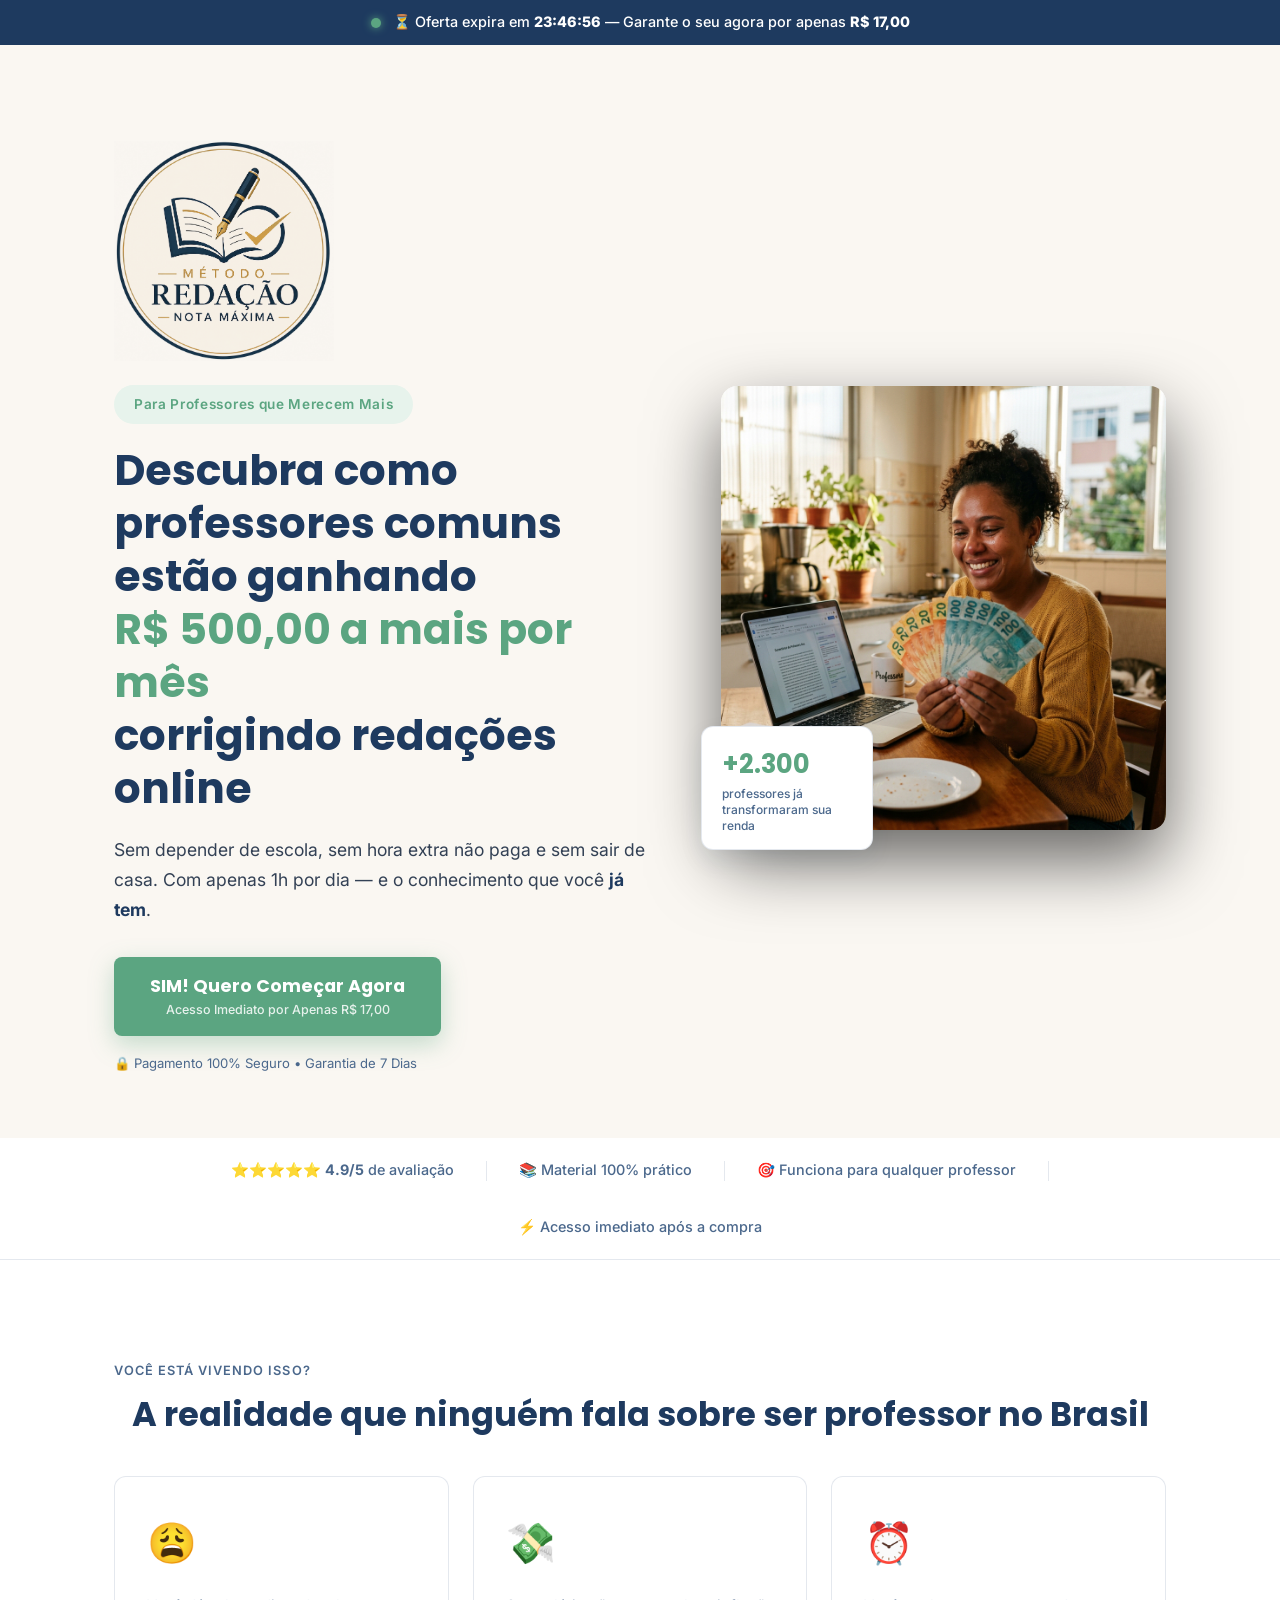
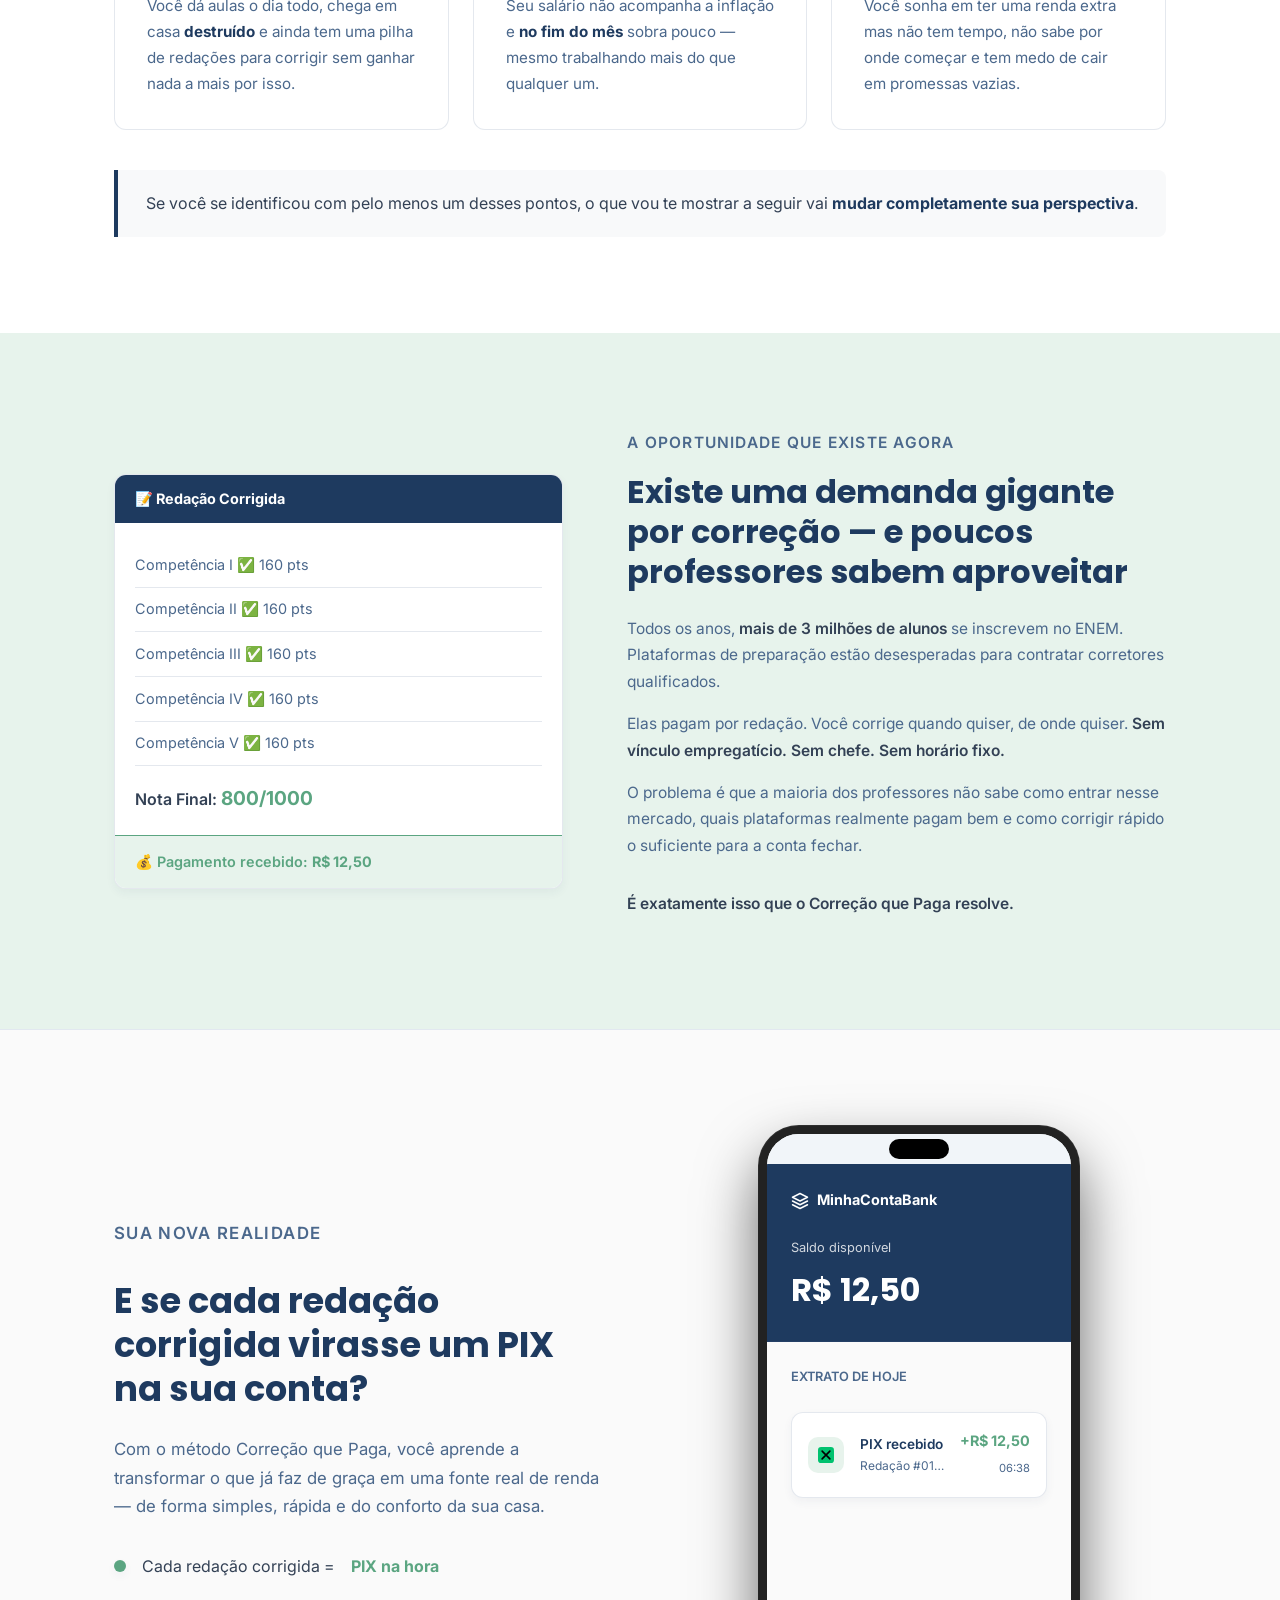
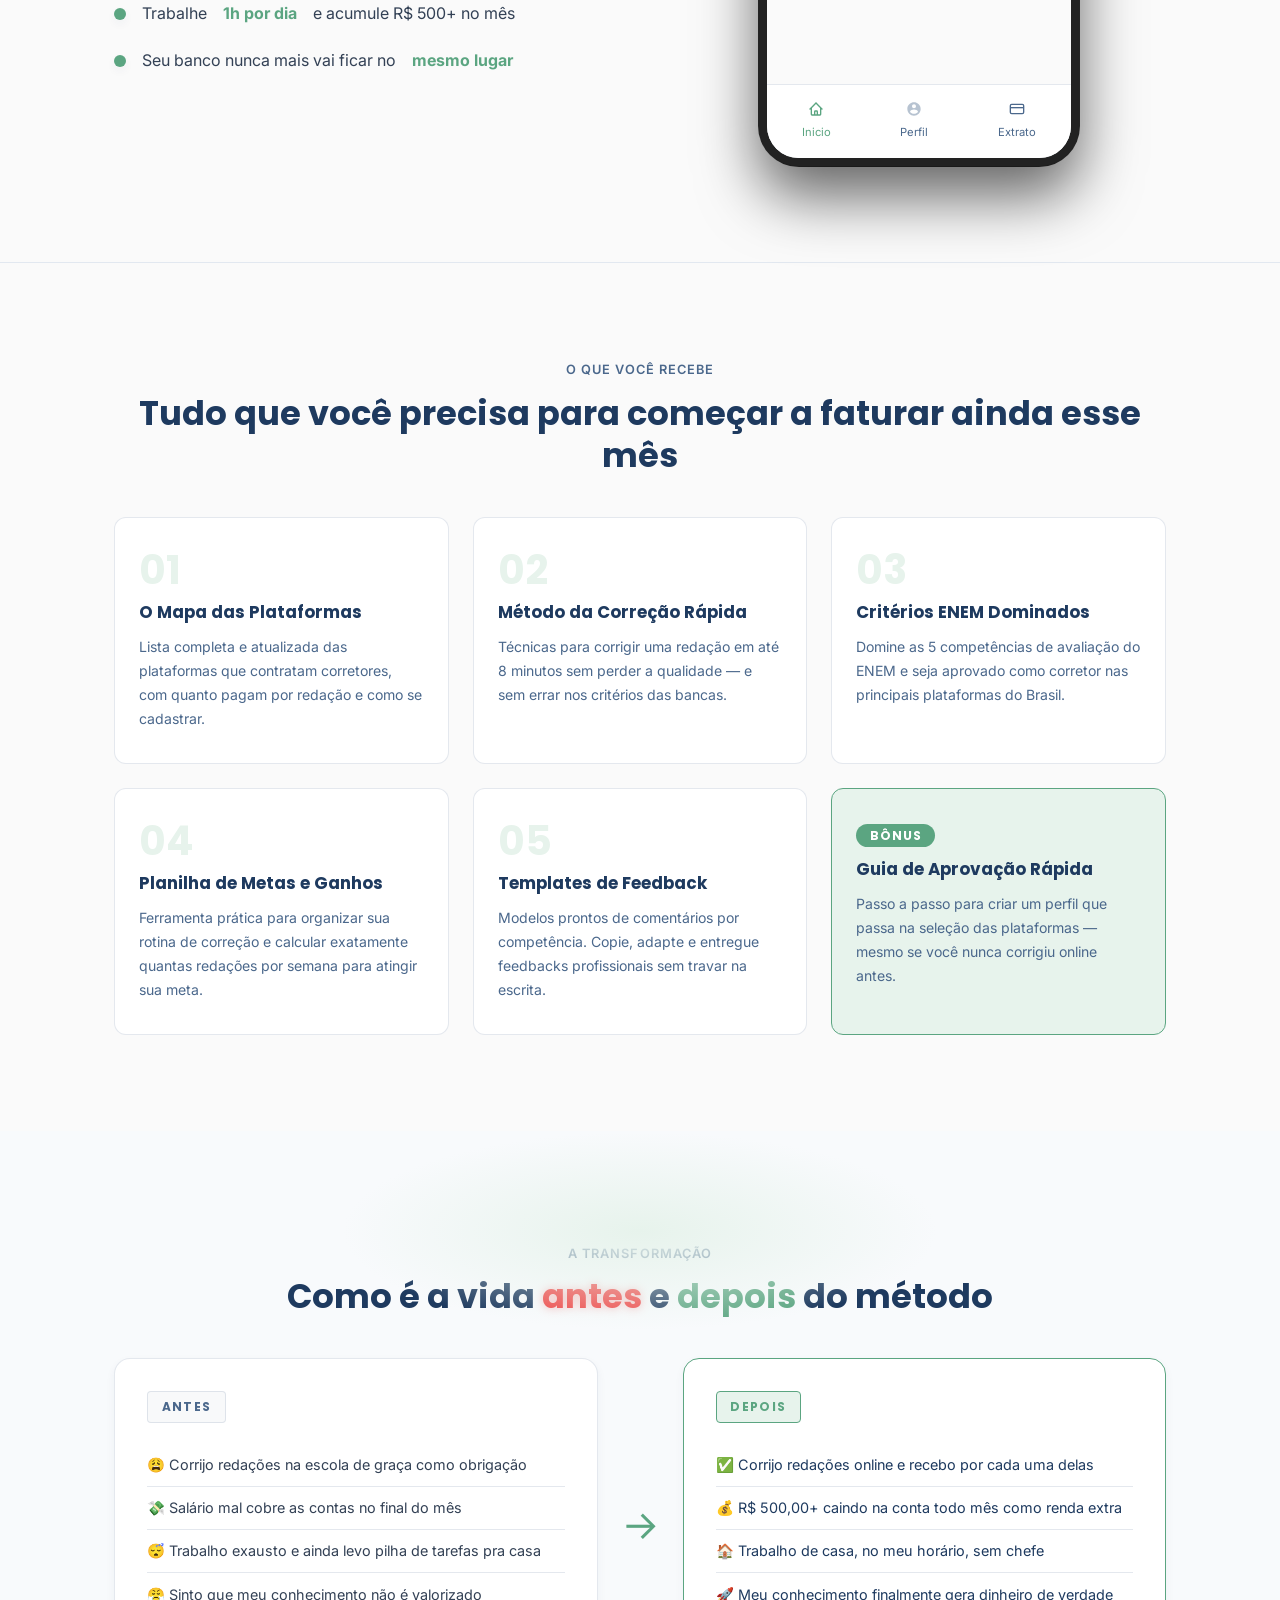
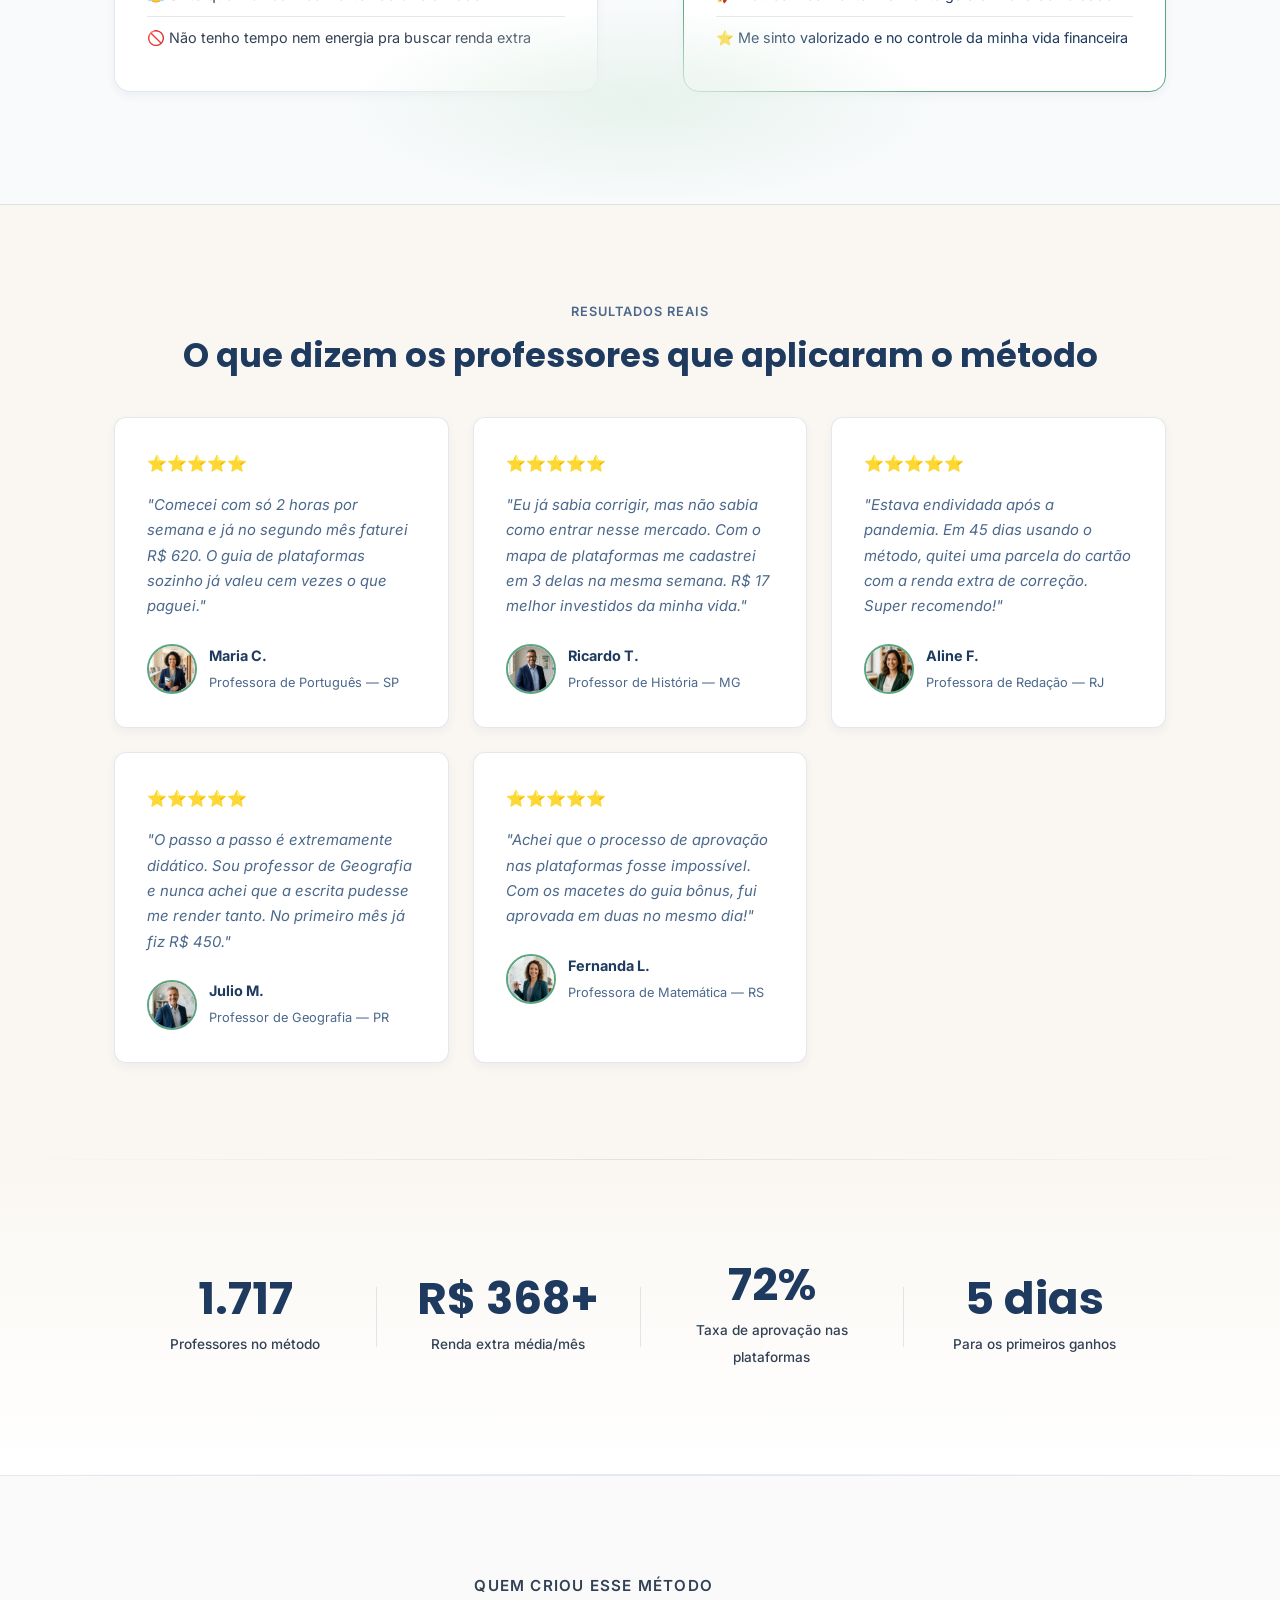
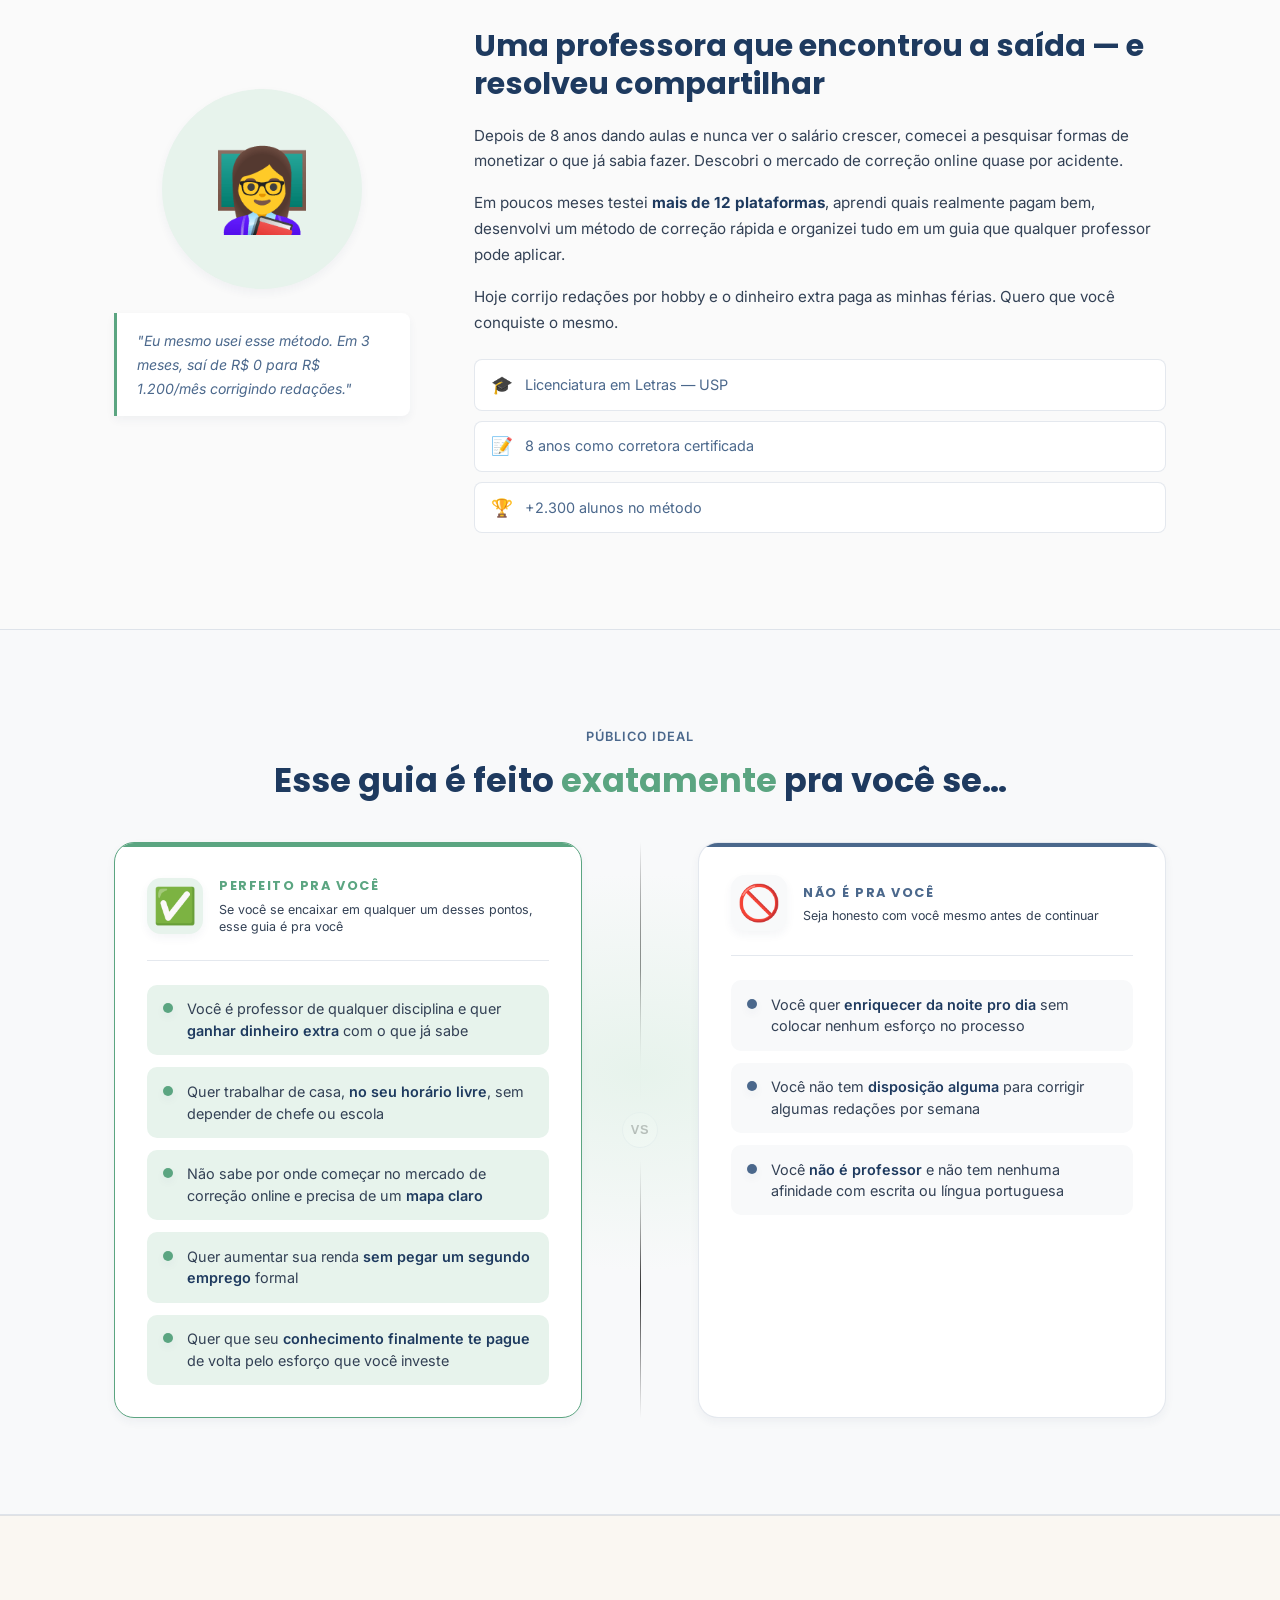
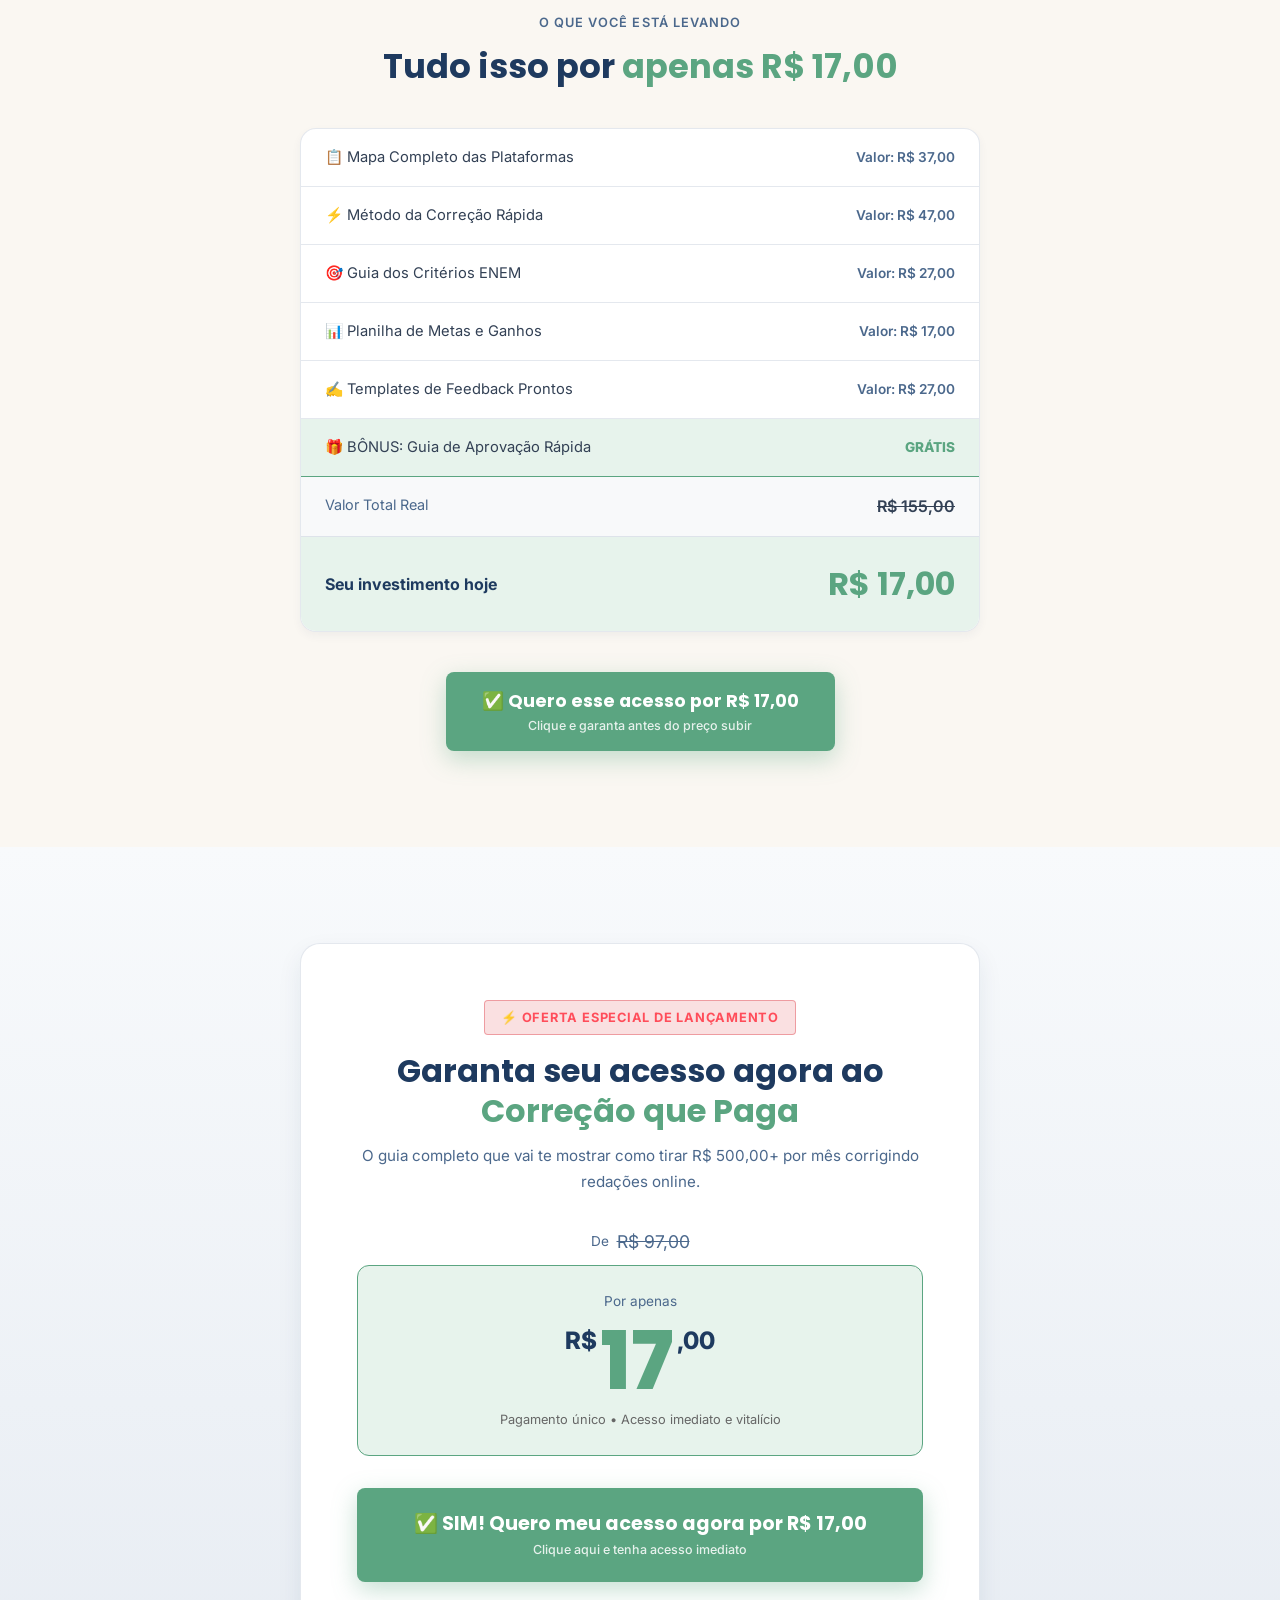
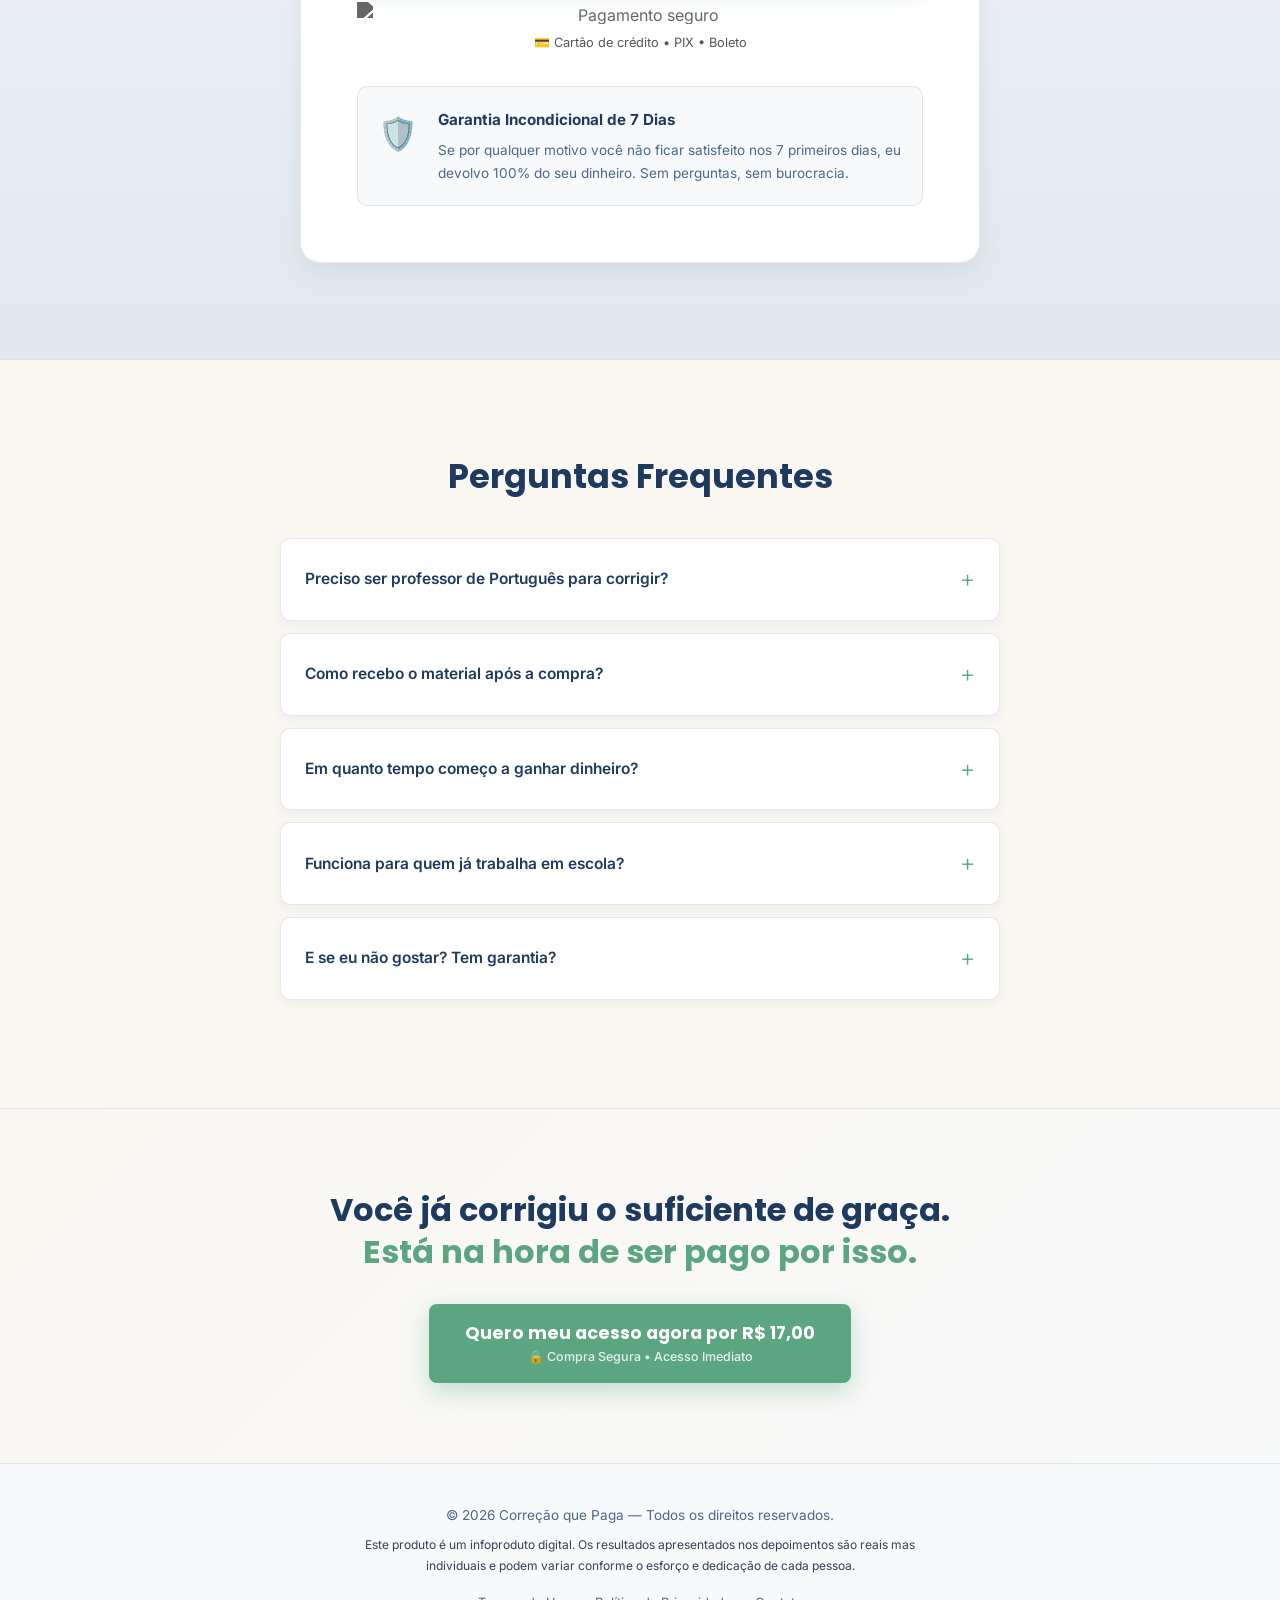
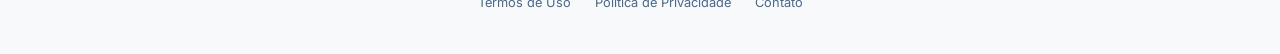
==== index.html @ 3092a366 "feat: design academic premium completo" ====
<!DOCTYPE html>
<html lang="pt-BR">
<head>
  <meta charset="UTF-8">
  <meta name="viewport" content="width=device-width, initial-scale=1.0">
  <title>Correção que Paga | Como Professores Ganham R$ 500 a Mais por Mês</title>
  <link rel="icon" type="image/png" href="favicon.png">
  <meta name="description" content="Guia prático que revela como professores estão ganhando R$ 500 a mais por mês corrigindo redações online. Apenas R$ 17,00. Acesso imediato.">
  <link rel="preconnect" href="https://fonts.googleapis.com">
  <link rel="preconnect" href="https://fonts.gstatic.com" crossorigin>
  <link href="https://fonts.googleapis.com/css2?family=Inter:wght@400;500;600&family=Poppins:wght@500;600;700;800&display=swap" rel="stylesheet">
  <link rel="stylesheet" href="style.css">
  
  <!-- Meta Pixel Code -->
  <script>
    !function(f,b,e,v,n,t,s)
    {if(f.fbq)return;n=f.fbq=function(){n.callMethod?
    n.callMethod.apply(n,arguments):n.queue.push(arguments)};
    if(!f._fbq)f._fbq=n;n.push=n;n.loaded=!0;n.version='2.0';
    n.queue=[];t=b.createElement(e);t.async=!0;
    t.src=v;s=b.getElementsByTagName(e)[0];
    s.parentNode.insertBefore(t,s)}(window, document,'script',
    'https://connect.facebook.net/en_US/fbevents.js');
    fbq('init', '1279130017505768');
    fbq('track', 'PageView');
  </script>
  <!-- End Meta Pixel Code -->
</head>
<body>
  <!-- Meta Pixel Code (noscript) -->
  <noscript><img height="1" width="1" style="display:none"
  src="https://www.facebook.com/tr?id=1279130017505768&ev=PageView&noscript=1"
  /></noscript>
  <!-- End Meta Pixel Code (noscript) -->

  <!-- ============ URGENCY BAR ============ -->
  <div class="urgency-bar">
    <span class="pulse-dot"></span>
    <p>⚡ Oferta por tempo limitado &mdash; Esse preço sobe em breve. <strong>Garante o seu agora por apenas R$ 17,00</strong></p>
  </div>

  <!-- ============ HERO ============ -->
  <section class="hero">
    <div class="container hero-grid">
      <div class="hero-text">
        <img src="ChatGPT%20Image%206%20de%20mai.%20de%202026,%2019_41_26.png" alt="Selo de Qualidade" class="hero-main-icon">
        <p class="pre-headline">Para Professores que Merecem Mais</p>
        <h1>
          Descubra como professores comuns estão ganhando<br>
          <em>R$ 500,00 a mais por mês</em><br>
          corrigindo redações online
        </h1>
        <p class="hero-sub">Sem depender de escola, sem hora extra não paga e sem sair de casa. Com apenas 1h por dia — e o conhecimento que você <strong>já tem</strong>.</p>
        <div class="hero-cta-wrap">
          <a href="#cta" class="btn-cta" id="hero-cta-btn">
            <span>SIM! Quero Começar Agora</span>
            <small>Acesso Imediato por Apenas R$ 17,00</small>
          </a>
          <p class="safe-text">🔒 Pagamento 100% Seguro &bull; Garantia de 7 Dias</p>
        </div>
      </div>
      <div class="hero-img-wrap">
        <img src="hero.png" alt="Professora feliz ganhando dinheiro online" class="hero-img">
        <div class="hero-badge">
          <span class="badge-value">+2.300</span>
          <span class="badge-label">professores já transformaram sua renda</span>
        </div>
      </div>
    </div>
  </section>

  <!-- ============ SOCIAL PROOF BAR ============ -->
  <section class="proof-bar">
    <div class="container proof-bar-inner">
      <div class="proof-item">⭐⭐⭐⭐⭐ <strong>4.9/5</strong> de avaliação</div>
      <div class="proof-divider"></div>
      <div class="proof-item">📚 Material 100% prático</div>
      <div class="proof-divider"></div>
      <div class="proof-item">🎯 Funciona para qualquer professor</div>
      <div class="proof-divider"></div>
      <div class="proof-item">⚡ Acesso imediato após a compra</div>
    </div>
  </section>

  <!-- ============ DOR ============ -->
  <section class="pain-section">
    <div class="container">
      <p class="section-label">Você está vivendo isso?</p>
      <h2 class="section-title">A realidade que ninguém fala sobre ser professor no Brasil</h2>
      <div class="pain-cards">
        <div class="pain-card">
          <span class="pain-icon">😩</span>
          <p>Você dá aulas o dia todo, chega em casa <strong>destruído</strong> e ainda tem uma pilha de redações para corrigir sem ganhar nada a mais por isso.</p>
        </div>
        <div class="pain-card">
          <span class="pain-icon">💸</span>
          <p>Seu salário não acompanha a inflação e <strong>no fim do mês</strong> sobra pouco — mesmo trabalhando mais do que qualquer um.</p>
        </div>
        <div class="pain-card">
          <span class="pain-icon">⏰</span>
          <p>Você sonha em ter uma renda extra mas não tem tempo, não sabe por onde começar e tem medo de cair em promessas vazias.</p>
        </div>
      </div>
      <div class="pain-closing">
        <p>Se você se identificou com pelo menos um desses pontos, o que vou te mostrar a seguir vai <strong>mudar completamente sua perspectiva</strong>.</p>
      </div>
    </div>
  </section>

  <!-- ============ APRESENTAÇÃO ============ -->
  <section class="intro-section">
    <div class="container intro-grid">
      <div class="intro-img-box">
        <div class="intro-mockup">
          <div class="mockup-title">📝 Redação Corrigida</div>
          <div class="mockup-body">
            <p class="mock-line">Competência I ✅ 160 pts</p>
            <p class="mock-line">Competência II ✅ 160 pts</p>
            <p class="mock-line">Competência III ✅ 160 pts</p>
            <p class="mock-line">Competência IV ✅ 160 pts</p>
            <p class="mock-line">Competência V ✅ 160 pts</p>
            <div class="mock-total">Nota Final: <strong>800/1000</strong></div>
          </div>
          <div class="mock-payment">
            💰 Pagamento recebido: <strong>R$ 12,50</strong>
          </div>
        </div>
      </div>
      <div class="intro-text">
        <p class="section-label">A Oportunidade que Existe Agora</p>
        <h2>Existe uma demanda gigante por correção — e poucos professores sabem aproveitar</h2>
        <p>Todos os anos, <strong>mais de 3 milhões de alunos</strong> se inscrevem no ENEM. Plataformas de preparação estão desesperadas para contratar corretores qualificados.</p>
        <p>Elas pagam por redação. Você corrige quando quiser, de onde quiser. <strong>Sem vínculo empregatício. Sem chefe. Sem horário fixo.</strong></p>
        <p>O problema é que a maioria dos professores não sabe como entrar nesse mercado, quais plataformas realmente pagam bem e como corrigir rápido o suficiente para a conta fechar.</p>
        <p class="intro-bold-line"><strong>É exatamente isso que o Correção que Paga resolve.</strong></p>
      </div>
    </div>
  </section>

  <!-- ============ PIX PHONE DEMO ============ -->
  <section class="pix-demo-section">
    <div class="container pix-demo-grid">
      <div class="pix-demo-text">
        <p class="section-label">Sua nova realidade</p>
        <h2>E se cada redação corrigida virasse um PIX na sua conta?</h2>
        <p>Com o método Correção que Paga, você aprende a transformar o que já faz de graça em uma fonte real de renda — de forma simples, rápida e do conforto da sua casa.</p>
        <ul class="pix-demo-bullets">
          <li><span class="pix-bullet-dot"></span>Cada redação corrigida = <strong>PIX na hora</strong></li>
          <li><span class="pix-bullet-dot"></span>Trabalhe <strong>1h por dia</strong> e acumule R$ 500+ no mês</li>
          <li><span class="pix-bullet-dot"></span>Seu banco nunca mais vai ficar no <strong>mesmo lugar</strong></li>
        </ul>
      </div>
      <div class="pix-phone-wrap">
        <div class="pix-phone">
          <!-- Phone top bar -->
          <div class="pix-phone-top">
            <div class="pix-phone-camera"></div>
          </div>
          <!-- Bank app header -->
          <div class="pix-bank-header">
            <div class="pix-bank-logo">
              <svg width="18" height="18" viewBox="0 0 24 24" fill="none"><path d="M12 2L2 7l10 5 10-5-10-5zM2 17l10 5 10-5M2 12l10 5 10-5" stroke="#00c26f" stroke-width="2" stroke-linecap="round" stroke-linejoin="round"/></svg>
              <span>MinhaContaBank</span>
            </div>
            <div class="pix-balance-wrap">
              <span class="pix-balance-label">Saldo disponível</span>
              <span class="pix-balance" id="pix-balance">R$ 0,00</span>
            </div>
          </div>
          <!-- Feed -->
          <div class="pix-feed" id="pix-feed">
            <div class="pix-feed-label">Extrato de hoje</div>
            <!-- Items injected by JS -->
          </div>
          <!-- Bottom nav -->
          <div class="pix-phone-nav">
            <div class="pix-nav-item active">
              <svg width="16" height="16" viewBox="0 0 24 24" fill="none"><path d="M3 12l2-2m0 0l7-7 7 7M5 10v10a1 1 0 001 1h3m10-11l2 2m-2-2v10a1 1 0 01-1 1h-3m-6 0a1 1 0 001-1v-4a1 1 0 011-1h2a1 1 0 011 1v4a1 1 0 001 1m-6 0h6" stroke="currentColor" stroke-width="2" stroke-linecap="round"/></svg>
              <span>Inicio</span>
            </div>
            <div class="pix-nav-item">
              <svg width="16" height="16" viewBox="0 0 24 24" fill="none"><path d="M12 2C6.48 2 2 6.48 2 12s4.48 10 10 10 10-4.48 10-10S17.52 2 12 2zm0 3c1.66 0 3 1.34 3 3s-1.34 3-3 3-3-1.34-3-3 1.34-3 3-3zm0 14.2c-2.5 0-4.71-1.28-6-3.22.03-1.99 4-3.08 6-3.08 1.99 0 5.97 1.09 6 3.08-1.29 1.94-3.5 3.22-6 3.22z" fill="currentColor" opacity=".4"/></svg>
              <span>Perfil</span>
            </div>
            <div class="pix-nav-item">
              <svg width="16" height="16" viewBox="0 0 24 24" fill="none"><rect x="2" y="5" width="20" height="14" rx="2" stroke="currentColor" stroke-width="2"/><path d="M2 10h20" stroke="currentColor" stroke-width="2"/></svg>
              <span>Extrato</span>
            </div>
          </div>
        </div>
      </div>
    </div>
  </section>


  <section class="inside-section">
    <div class="container">
      <p class="section-label">O que você recebe</p>
      <h2 class="section-title">Tudo que você precisa para começar a faturar ainda esse mês</h2>
      <div class="modules-grid">
        <div class="module-card">
          <div class="module-num">01</div>
          <h3>O Mapa das Plataformas</h3>
          <p>Lista completa e atualizada das plataformas que contratam corretores, com quanto pagam por redação e como se cadastrar.</p>
        </div>
        <div class="module-card">
          <div class="module-num">02</div>
          <h3>Método da Correção Rápida</h3>
          <p>Técnicas para corrigir uma redação em até 8 minutos sem perder a qualidade — e sem errar nos critérios das bancas.</p>
        </div>
        <div class="module-card">
          <div class="module-num">03</div>
          <h3>Critérios ENEM Dominados</h3>
          <p>Domine as 5 competências de avaliação do ENEM e seja aprovado como corretor nas principais plataformas do Brasil.</p>
        </div>
        <div class="module-card">
          <div class="module-num">04</div>
          <h3>Planilha de Metas e Ganhos</h3>
          <p>Ferramenta prática para organizar sua rotina de correção e calcular exatamente quantas redações por semana para atingir sua meta.</p>
        </div>
        <div class="module-card">
          <div class="module-num">05</div>
          <h3>Templates de Feedback</h3>
          <p>Modelos prontos de comentários por competência. Copie, adapte e entregue feedbacks profissionais sem travar na escrita.</p>
        </div>
        <div class="module-card module-bonus">
          <div class="module-num bonus-tag">BÔNUS</div>
          <h3>Guia de Aprovação Rápida</h3>
          <p>Passo a passo para criar um perfil que passa na seleção das plataformas — mesmo se você nunca corrigiu online antes.</p>
        </div>
      </div>
    </div>
  </section>

  <!-- ============ ANTES E DEPOIS (dark-to-neon transition) ============ -->
  <section class="before-after-section">
    <div class="ba-glow-top"></div>
    <div class="container">
      <p class="section-label">A Transformação</p>
      <h2 class="section-title">Como é a vida <span class="neon-text">antes</span> e <span class="neon-green">depois</span> do método</h2>
      <div class="ba-grid">
        <div class="ba-card ba-before">
          <div class="ba-tag ba-tag-red">ANTES</div>
          <ul class="ba-list">
            <li>😩 Corrijo redações na escola de graça como obrigação</li>
            <li>💸 Salário mal cobre as contas no final do mês</li>
            <li>😴 Trabalho exausto e ainda levo pilha de tarefas pra casa</li>
            <li>😤 Sinto que meu conhecimento não é valorizado</li>
            <li>🚫 Não tenho tempo nem energia pra buscar renda extra</li>
          </ul>
        </div>
        <div class="ba-arrow">→</div>
        <div class="ba-card ba-after">
          <div class="ba-tag ba-tag-green">DEPOIS</div>
          <ul class="ba-list">
            <li>✅ Corrijo redações online e recebo por cada uma delas</li>
            <li>💰 R$ 500,00+ caindo na conta todo mês como renda extra</li>
            <li>🏠 Trabalho de casa, no meu horário, sem chefe</li>
            <li>🚀 Meu conhecimento finalmente gera dinheiro de verdade</li>
            <li>⭐ Me sinto valorizado e no controle da minha vida financeira</li>
          </ul>
        </div>
      </div>
    </div>
    <div class="ba-glow-bottom"></div>
  </section>

  <!-- ============ DEPOIMENTOS ============ -->
  <section class="testimonials-section">
    <div class="container">
      <p class="section-label">Resultados Reais</p>
      <h2 class="section-title">O que dizem os professores que aplicaram o método</h2>
      <div class="testi-grid">
        <div class="testi-card">
          <div class="testi-stars">⭐⭐⭐⭐⭐</div>
          <p class="testi-text">"Comecei com só 2 horas por semana e já no segundo mês faturei R$ 620. O guia de plataformas sozinho já valeu cem vezes o que paguei."</p>
          <div class="testi-author">
            <img src="avatar_maria_1778106792984.png" alt="Maria C." class="testi-avatar">
            <div>
              <strong>Maria C.</strong>
              <span>Professora de Português — SP</span>
            </div>
          </div>
        </div>
        <div class="testi-card">
          <div class="testi-stars">⭐⭐⭐⭐⭐</div>
          <p class="testi-text">"Eu já sabia corrigir, mas não sabia como entrar nesse mercado. Com o mapa de plataformas me cadastrei em 3 delas na mesma semana. R$ 17 melhor investidos da minha vida."</p>
          <div class="testi-author">
            <img src="avatar_ricardo_1778106810595.png" alt="Ricardo T." class="testi-avatar">
            <div>
              <strong>Ricardo T.</strong>
              <span>Professor de História — MG</span>
            </div>
          </div>
        </div>
        <div class="testi-card">
          <div class="testi-stars">⭐⭐⭐⭐⭐</div>
          <p class="testi-text">"Estava endividada após a pandemia. Em 45 dias usando o método, quitei uma parcela do cartão com a renda extra de correção. Super recomendo!"</p>
          <div class="testi-author">
            <img src="avatar_aline_1778106825701.png" alt="Aline F." class="testi-avatar">
            <div>
              <strong>Aline F.</strong>
              <span>Professora de Redação — RJ</span>
            </div>
          </div>
        </div>
        <div class="testi-card">
          <div class="testi-stars">⭐⭐⭐⭐⭐</div>
          <p class="testi-text">"O passo a passo é extremamente didático. Sou professor de Geografia e nunca achei que a escrita pudesse me render tanto. No primeiro mês já fiz R$ 450."</p>
          <div class="testi-author">
            <img src="avatar_julio_1778106839478.png" alt="Julio M." class="testi-avatar">
            <div>
              <strong>Julio M.</strong>
              <span>Professor de Geografia — PR</span>
            </div>
          </div>
        </div>
        <div class="testi-card">
          <div class="testi-stars">⭐⭐⭐⭐⭐</div>
          <p class="testi-text">"Achei que o processo de aprovação nas plataformas fosse impossível. Com os macetes do guia bônus, fui aprovada em duas no mesmo dia!"</p>
          <div class="testi-author">
            <img src="avatar_fernanda_1778106854117.png" alt="Fernanda L." class="testi-avatar">
            <div>
              <strong>Fernanda L.</strong>
              <span>Professora de Matemática — RS</span>
            </div>
          </div>
        </div>
      </div>
    </div>
  </section>

  <!-- ============ CONTADOR ANIMADO ============ -->
  <section class="stats-section">
    <div class="container stats-grid">
      <div class="stat-item reveal">
        <span class="stat-num" data-target="2300">0</span>
        <span class="stat-label">Professores no método</span>
      </div>
      <div class="stat-divider"></div>
      <div class="stat-item reveal">
        <span class="stat-num" data-target="500" data-prefix="R$ " data-suffix="+">0</span>
        <span class="stat-label">Renda extra média/mês</span>
      </div>
      <div class="stat-divider"></div>
      <div class="stat-item reveal">
        <span class="stat-num" data-target="98" data-suffix="%">0</span>
        <span class="stat-label">Taxa de aprovação nas plataformas</span>
      </div>
      <div class="stat-divider"></div>
      <div class="stat-item reveal">
        <span class="stat-num" data-target="7" data-suffix=" dias">0</span>
        <span class="stat-label">Para os primeiros ganhos</span>
      </div>
    </div>
  </section>

  <!-- ============ AUTORIDADE ============ -->
  <section class="author-section">
    <div class="container author-grid">
      <div class="author-img-box">
        <div class="author-avatar-ring">
          <div class="author-avatar-inner">👩‍🏫</div>
        </div>
        <div class="author-quote">
          <p>"Eu mesmo usei esse método. Em 3 meses, saí de R$ 0 para R$ 1.200/mês corrigindo redações."</p>
        </div>
      </div>
      <div class="author-text">
        <p class="section-label">Quem criou esse método</p>
        <h2>Uma professora que encontrou a saída — e resolveu compartilhar</h2>
        <p>Depois de 8 anos dando aulas e nunca ver o salário crescer, comecei a pesquisar formas de monetizar o que já sabia fazer. Descobri o mercado de correção online quase por acidente.</p>
        <p>Em poucos meses testei <strong>mais de 12 plataformas</strong>, aprendi quais realmente pagam bem, desenvolvi um método de correção rápida e organizei tudo em um guia que qualquer professor pode aplicar.</p>
        <p>Hoje corrijo redações por hobby e o dinheiro extra paga as minhas férias. Quero que você conquiste o mesmo.</p>
        <div class="author-credentials">
          <div class="cred-item"><span class="cred-icon">🎓</span> Licenciatura em Letras — USP</div>
          <div class="cred-item"><span class="cred-icon">📝</span> 8 anos como corretora certificada</div>
          <div class="cred-item"><span class="cred-icon">🏆</span> +2.300 alunos no método</div>
        </div>
      </div>
    </div>
  </section>

  <!-- ============ PARA QUEM É ============ -->
  <section class="forwhom-section">
    <div class="container">
      <p class="section-label" style="display:block;text-align:center">Público Ideal</p>
      <h2 class="section-title" style="text-align:center">Esse guia é feito <span class="neon-green">exatamente</span> pra você se…</h2>
      <div class="forwhom-grid-v2">

        <!-- YES SIDE -->
        <div class="fw-panel fw-yes-panel">
          <div class="fw-panel-header">
            <div class="fw-panel-icon fw-icon-yes">✅</div>
            <div>
              <div class="fw-panel-label">PERFEITO PRA VOCÊ</div>
              <div class="fw-panel-sublabel">Se você se encaixar em qualquer um desses pontos, esse guia é pra você</div>
            </div>
          </div>
          <ul class="fw-list">
            <li class="fw-item fw-item-yes">
              <span class="fw-dot fw-dot-green"></span>
              <span>Você é professor de qualquer disciplina e quer <strong>ganhar dinheiro extra</strong> com o que já sabe</span>
            </li>
            <li class="fw-item fw-item-yes">
              <span class="fw-dot fw-dot-green"></span>
              <span>Quer trabalhar de casa, <strong>no seu horário livre</strong>, sem depender de chefe ou escola</span>
            </li>
            <li class="fw-item fw-item-yes">
              <span class="fw-dot fw-dot-green"></span>
              <span>Não sabe por onde começar no mercado de correção online e precisa de um <strong>mapa claro</strong></span>
            </li>
            <li class="fw-item fw-item-yes">
              <span class="fw-dot fw-dot-green"></span>
              <span>Quer aumentar sua renda <strong>sem pegar um segundo emprego</strong> formal</span>
            </li>
            <li class="fw-item fw-item-yes">
              <span class="fw-dot fw-dot-green"></span>
              <span>Quer que seu <strong>conhecimento finalmente te pague</strong> de volta pelo esforço que você investe</span>
            </li>
          </ul>
        </div>

        <!-- DIVIDER -->
        <div class="fw-vs">
          <div class="fw-vs-line"></div>
          <div class="fw-vs-badge">VS</div>
          <div class="fw-vs-line"></div>
        </div>

        <!-- NO SIDE -->
        <div class="fw-panel fw-no-panel">
          <div class="fw-panel-header">
            <div class="fw-panel-icon fw-icon-no">🚫</div>
            <div>
              <div class="fw-panel-label fw-label-red">NÃO É PRA VOCÊ</div>
              <div class="fw-panel-sublabel">Seja honesto com você mesmo antes de continuar</div>
            </div>
          </div>
          <ul class="fw-list">
            <li class="fw-item fw-item-no">
              <span class="fw-dot fw-dot-red"></span>
              <span>Você quer <strong>enriquecer da noite pro dia</strong> sem colocar nenhum esforço no processo</span>
            </li>
            <li class="fw-item fw-item-no">
              <span class="fw-dot fw-dot-red"></span>
              <span>Você não tem <strong>disposição alguma</strong> para corrigir algumas redações por semana</span>
            </li>
            <li class="fw-item fw-item-no">
              <span class="fw-dot fw-dot-red"></span>
              <span>Você <strong>não é professor</strong> e não tem nenhuma afinidade com escrita ou língua portuguesa</span>
            </li>
          </ul>
        </div>

      </div>
    </div>
  </section>

  <!-- ============ VALOR STACKING ============ -->
  <section class="value-section">
    <div class="container">
      <p class="section-label">O que você está levando</p>
      <h2 class="section-title">Tudo isso por <span class="neon-green">apenas R$ 17,00</span></h2>
      <div class="value-table">
        <div class="value-row">
          <span class="value-item-name">📋 Mapa Completo das Plataformas</span>
          <span class="value-item-price">Valor: R$ 37,00</span>
        </div>
        <div class="value-row">
          <span class="value-item-name">⚡ Método da Correção Rápida</span>
          <span class="value-item-price">Valor: R$ 47,00</span>
        </div>
        <div class="value-row">
          <span class="value-item-name">🎯 Guia dos Critérios ENEM</span>
          <span class="value-item-price">Valor: R$ 27,00</span>
        </div>
        <div class="value-row">
          <span class="value-item-name">📊 Planilha de Metas e Ganhos</span>
          <span class="value-item-price">Valor: R$ 17,00</span>
        </div>
        <div class="value-row">
          <span class="value-item-name">✍️ Templates de Feedback Prontos</span>
          <span class="value-item-price">Valor: R$ 27,00</span>
        </div>
        <div class="value-row value-bonus-row">
          <span class="value-item-name">🎁 BÔNUS: Guia de Aprovação Rápida</span>
          <span class="value-item-price bonus-price">GRÁTIS</span>
        </div>
        <div class="value-total-row">
          <span class="value-total-label">Valor Total Real</span>
          <span class="value-total-crossed">R$ 155,00</span>
        </div>
        <div class="value-final-row">
          <span class="value-final-label">Seu investimento hoje</span>
          <span class="value-final-price">R$ 17,00</span>
        </div>
      </div>
      <div class="value-cta-wrap">
        <a href="#cta" class="btn-cta">
          <span>✅ Quero esse acesso por R$ 17,00</span>
          <small>Clique e garanta antes do preço subir</small>
        </a>
      </div>
    </div>
  </section>

  <!-- ============ CTA PRINCIPAL ============ -->
  <section id="cta" class="cta-section">
    <div class="container">
      <div class="cta-box">
        <p class="cta-label">⚡ Oferta Especial de Lançamento</p>
        <h2>Garanta seu acesso agora ao<br><strong>Correção que Paga</strong></h2>
        <p class="cta-sub">O guia completo que vai te mostrar como tirar R$ 500,00+ por mês corrigindo redações online.</p>

        <div class="price-wrap">
          <div class="price-top">
            <span class="from-label">De</span>
            <span class="old-price">R$ 97,00</span>
          </div>
          <div class="price-main">
            <span class="price-label">Por apenas</span>
            <div class="price-value-row">
              <span class="price-currency">R$</span>
              <span class="price-number">17</span>
              <span class="price-cents">,00</span>
            </div>
            <span class="price-obs">Pagamento único &bull; Acesso imediato e vitalício</span>
          </div>
        </div>

        <a href="#" class="btn-cta btn-cta-main" id="main-cta-btn">
          <span>✅ SIM! Quero meu acesso agora por R$ 17,00</span>
          <small>Clique aqui e tenha acesso imediato</small>
        </a>

        <div class="payment-methods">
          <img src="https://upload.wikimedia.org/wikipedia/commons/thumb/b/ba/Stripe_Logo%2C_revised_2016.svg/512px-Stripe_Logo%2C_revised_2016.svg.png" alt="Pagamento seguro">
          <p>💳 Cartão de crédito &bull; PIX &bull; Boleto</p>
        </div>

        <div class="guarantee-box">
          <div class="guarantee-icon">🛡️</div>
          <div>
            <strong>Garantia Incondicional de 7 Dias</strong>
            <p>Se por qualquer motivo você não ficar satisfeito nos 7 primeiros dias, eu devolvo 100% do seu dinheiro. Sem perguntas, sem burocracia.</p>
          </div>
        </div>
      </div>
    </div>
  </section>

  <!-- ============ FAQ ============ -->
  <section class="faq-section">
    <div class="container">
      <h2 class="section-title">Perguntas Frequentes</h2>
      <div class="faq-list">
        <details class="faq-item">
          <summary>Preciso ser professor de Português para corrigir?<span class="faq-icon">+</span></summary>
          <p>Não necessariamente. Qualquer professor com boa escrita e conhecimento das competências do ENEM pode se tornar corretor. O guia te prepara para isso.</p>
        </details>
        <details class="faq-item">
          <summary>Como recebo o material após a compra?<span class="faq-icon">+</span></summary>
          <p>O acesso é imediato! Após a confirmação do pagamento você recebe um e-mail com o link para acessar o conteúdo.</p>
        </details>
        <details class="faq-item">
          <summary>Em quanto tempo começo a ganhar dinheiro?<span class="faq-icon">+</span></summary>
          <p>Muitos professores se cadastram nas primeiras plataformas ainda no primeiro dia de acesso ao guia. Os primeiros pagamentos costumam chegar dentro de 2 a 3 semanas.</p>
        </details>
        <details class="faq-item">
          <summary>Funciona para quem já trabalha em escola?<span class="faq-icon">+</span></summary>
          <p>Sim! O método foi criado justamente para quem tem carga horária cheia. Com 1 hora por dia nos seus horários livres já é suficiente para atingir a meta de R$ 500,00 extras.</p>
        </details>
        <details class="faq-item">
          <summary>E se eu não gostar? Tem garantia?<span class="faq-icon">+</span></summary>
          <p>Sim! Você tem 7 dias de garantia incondicional. Se não ficar satisfeito, basta mandar um e-mail e devolvemos 100% do valor pago, sem perguntas.</p>
        </details>
      </div>
    </div>
  </section>

  <!-- ============ FOOTER CTA ============ -->
  <section class="footer-cta">
    <div class="container">
      <h2>Você já corrigiu o suficiente de graça.<br><strong>Está na hora de ser pago por isso.</strong></h2>
      <a href="#cta" class="btn-cta" id="footer-cta-btn">
        <span>Quero meu acesso agora por R$ 17,00</span>
        <small>🔒 Compra Segura &bull; Acesso Imediato</small>
      </a>
    </div>
  </section>

  <!-- ============ FOOTER ============ -->
  <footer class="footer">
    <div class="container">
      <p class="footer-copy">&copy; 2026 Correção que Paga &mdash; Todos os direitos reservados.</p>
      <p class="footer-disclaimer">Este produto é um infoproduto digital. Os resultados apresentados nos depoimentos são reais mas individuais e podem variar conforme o esforço e dedicação de cada pessoa.</p>
      <div class="footer-links">
        <a href="#">Termos de Uso</a>
        <a href="#">Política de Privacidade</a>
        <a href="#">Contato</a>
      </div>
    </div>
  </footer>

  <script>
    // Smooth scroll
    document.querySelectorAll('a[href^="#"]').forEach(a => {
      a.addEventListener('click', e => {
        const target = document.querySelector(a.getAttribute('href'));
        if (target) { e.preventDefault(); target.scrollIntoView({ behavior: 'smooth' }); }
      });
    });

    // FAQ toggle icon
    document.querySelectorAll('.faq-item').forEach(item => {
      item.addEventListener('toggle', () => {
        item.querySelector('.faq-icon').textContent = item.open ? '−' : '+';
      });
    });

    // Urgency bar countdown
    (function() {
      const end = Date.now() + (23 * 60 + 47) * 60000;
      const el = document.querySelector('.urgency-bar p');
      if (!el) return;
      function update() {
        const diff = Math.max(0, end - Date.now());
        const h = String(Math.floor(diff / 3600000)).padStart(2, '0');
        const m = String(Math.floor((diff % 3600000) / 60000)).padStart(2, '0');
        const s = String(Math.floor((diff % 60000) / 1000)).padStart(2, '0');
        el.innerHTML = `⏳ Oferta expira em <strong>${h}:${m}:${s}</strong> &mdash; Garante o seu agora por apenas <strong>R$ 17,00</strong>`;
      }
      update(); setInterval(update, 1000);
    })();

    // Animated number counters
    function animateCounter(el) {
      const target = parseInt(el.dataset.target);
      const prefix = el.dataset.prefix || '';
      const suffix = el.dataset.suffix || '';
      const step = target / (1800 / 16);
      let current = 0;
      const timer = setInterval(() => {
        current = Math.min(current + step, target);
        el.textContent = prefix + Math.floor(current).toLocaleString('pt-BR') + suffix;
        if (current >= target) clearInterval(timer);
      }, 16);
    }

    // Scroll reveal + counter trigger
    const revealEls = document.querySelectorAll('.stat-item, .ba-card, .module-card, .testi-card, .author-grid, .value-table');
    const observer = new IntersectionObserver((entries) => {
      entries.forEach(entry => {
        if (entry.isIntersecting) {
          entry.target.classList.add('visible');
          const counter = entry.target.querySelector('.stat-num');
          if (counter) animateCounter(counter);
          observer.unobserve(entry.target);
        }
      });
    }, { threshold: 0.15 });
    revealEls.forEach(el => observer.observe(el));

    // ========== PIX PHONE DEMO ANIMATION ==========
    const pixEntries = [
      { redacao: 1,  plataforma: 'RedacaoOnline',  valor: 12.50 },
      { redacao: 2,  plataforma: 'Descomplica',    valor: 10.00 },
      { redacao: 3,  plataforma: 'RedacaoOnline',  valor: 12.50 },
      { redacao: 4,  plataforma: 'ENEM Nota 1000', valor: 15.00 },
      { redacao: 5,  plataforma: 'Descomplica',    valor: 10.00 },
      { redacao: 6,  plataforma: 'PrepApp',        valor: 13.00 },
      { redacao: 7,  plataforma: 'ENEM Nota 1000', valor: 15.00 },
      { redacao: 8,  plataforma: 'RedacaoOnline',  valor: 12.50 },
    ];

    const feed = document.getElementById('pix-feed');
    const balanceEl = document.getElementById('pix-balance');
    let totalBalance = 0;
    let entryIndex = 0;

    function formatBRL(v) {
      return 'R$ ' + v.toFixed(2).replace('.', ',');
    }

    function addPixEntry() {
      if (!feed) return;
      const entry = pixEntries[entryIndex % pixEntries.length];
      entryIndex++;
      totalBalance += entry.valor;

      const now = new Date();
      const time = now.getHours().toString().padStart(2,'0') + ':' + now.getMinutes().toString().padStart(2,'0');

      const item = document.createElement('div');
      item.className = 'pix-entry';
      item.innerHTML = `
        <div class="pix-entry-icon">
          <svg width="16" height="16" viewBox="0 0 512 512" fill="none">
            <rect width="512" height="512" rx="100" fill="#00c26f"/>
            <path d="M380 132L270 242M132 380L242 270M380 380L270 270M132 132L242 242" stroke="#000" stroke-width="52" stroke-linecap="round"/>
          </svg>
        </div>
        <div class="pix-entry-info">
          <span class="pix-entry-title">PIX recebido</span>
          <span class="pix-entry-sub">Redação #${String(entry.redacao).padStart(2,'0')} • ${entry.plataforma}</span>
        </div>
        <div class="pix-entry-right">
          <span class="pix-entry-value">+${formatBRL(entry.valor)}</span>
          <span class="pix-entry-time">${time}</span>
        </div>
      `;

      // Insert after the label
      const label = feed.querySelector('.pix-feed-label');
      label.insertAdjacentElement('afterend', item);

      // Remove oldest if too many
      const items = feed.querySelectorAll('.pix-entry');
      if (items.length > 5) items[items.length - 1].remove();

      // Update balance with animation
      balanceEl.classList.add('pix-balance-flash');
      balanceEl.textContent = formatBRL(totalBalance);
      setTimeout(() => balanceEl.classList.remove('pix-balance-flash'), 600);
    }

    // Start after 2s, then every 3.5s
    const feedObserver = new IntersectionObserver((entries) => {
      entries.forEach(e => {
        if (e.isIntersecting) {
          setTimeout(addPixEntry, 800);
          setInterval(addPixEntry, 3500);
          feedObserver.unobserve(e.target);
        }
      });
    }, { threshold: 0.3 });
    if (feed) feedObserver.observe(feed);

  </script>
</body>
</html>
---- style.css ----
/* =============================
   COLOR SYSTEM — Psicologia das Cores
   
   🟢 Esmeralda  #00c26f  → Dinheiro, crescimento, confiança
   🟡 Âmbar      #f59e0b  → Valor percebido, premium, destaque
   🟠 Verde-ação #22c55e  → Botões CTA, aprovação, positividade  
   🔴 Vermelho   #ef4444  → Urgência, dor, perigo
   ⬛ Fundo      #0f0f0f  → Confiança, premium, foco
============================= */
:root {
  --primary:        #1E3A5F; /* Azul Profundo */
  --secondary:      #4B688C; /* Azul Suave */
  --green-cta:      #5BA581; /* Verde Acalmante */
  --green-light:    #E7F3EC; /* Verde Claro */
  --bg-cream:       #FAF7F2; /* Creme Suave */
  --bg-gray:        #F8F9FA; /* Cinza Claro */
  --text-dark:      #334155; /* Cinza Escuro */
  --white:          #FFFFFF;
  --border-color:   rgba(75, 104, 140, 0.15); /* Soft border from Azul Suave */
  --shadow-sm:      0 4px 10px rgba(30, 58, 95, 0.05);
  --shadow-md:      0 10px 25px rgba(30, 58, 95, 0.08);
  --shadow-cta:     0 8px 25px rgba(91, 165, 129, 0.35);
}

/* =============================
   RESET & BASE
============================= */
*, *::before, *::after { box-sizing: border-box; margin: 0; padding: 0; }
html { scroll-behavior: smooth; }
body {
  font-family: 'Inter', sans-serif;
  background: var(--bg-cream);
  color: var(--text-dark);
  line-height: 1.7;
  overflow-x: hidden;
}
h1, h2, h3 { font-family: 'Poppins', sans-serif; line-height: 1.25; color: var(--primary); }
p { color: var(--secondary); }
a { text-decoration: none; color: inherit; }
img { max-width: 100%; display: block; }

.container {
  max-width: 1100px;
  margin: 0 auto;
  padding: 0 1.5rem;
}

/* =============================
   URGENCY BAR
============================= */
.urgency-bar {
  background: var(--primary);
  color: var(--white);
  text-align: center;
  padding: 0.65rem 1rem;
  font-size: 0.9rem;
  font-weight: 500;
  display: flex;
  align-items: center;
  justify-content: center;
  gap: 0.75rem;
  position: sticky;
  top: 0;
  z-index: 999;
}
.urgency-bar p { color: var(--white); margin: 0; }
.urgency-bar p strong { font-weight: 800; color: var(--white); }
.pulse-dot {
  width: 10px; height: 10px;
  border-radius: 50%;
  background: var(--green-cta);
  box-shadow: 0 0 8px var(--green-cta);
  animation: pulse 1.2s infinite;
  flex-shrink: 0;
}
@keyframes pulse {
  0%, 100% { opacity: 1; transform: scale(1); }
  50% { opacity: 0.4; transform: scale(1.4); }
}

/* =============================
   BUTTONS
============================= */
.btn-cta {
  display: inline-flex;
  flex-direction: column;
  align-items: center;
  background: var(--green-cta);
  color: #ffffff;
  font-family: 'Poppins', sans-serif;
  font-weight: 700;
  font-size: 1.1rem;
  padding: 1.1rem 2.25rem;
  border-radius: 8px;
  cursor: pointer;
  border: none;
  transition: transform 0.2s, box-shadow 0.2s, background 0.2s;
  box-shadow: var(--shadow-cta);
  text-align: center;
  line-height: 1.3;
}
.btn-cta small {
  font-family: 'Inter', sans-serif;
  font-weight: 500;
  font-size: 0.78rem;
  opacity: 0.85;
  margin-top: 0.3rem;
}
.btn-cta:hover {
  transform: translateY(-2px);
  box-shadow: 0 12px 30px rgba(91, 165, 129, 0.45);
  background: #4a8d6e;
}
.btn-cta:active { transform: scale(0.98); }
.btn-cta-main { width: 100%; font-size: 1.2rem; padding: 1.5rem 2rem; }

/* =============================
   HERO
============================= */
.hero {
  background: var(--bg-cream);
  padding: 6rem 0 4rem;
}
.hero-grid {
  display: grid;
  grid-template-columns: 1.1fr 0.9fr;
  gap: 4rem;
  align-items: center;
}
.pre-headline {
  display: inline-flex;
  align-items: center;
  gap: 0.5rem;
  background: var(--green-light);
  color: var(--green-cta);
  padding: 0.5rem 1.25rem;
  border-radius: 50px;
  font-size: 0.85rem;
  font-weight: 600;
  letter-spacing: 0.05em;
  margin-bottom: 1.25rem;
}
.hero-main-icon {
  max-width: 220px;
  height: auto;
  margin-bottom: 1.5rem;
  display: block;
  mix-blend-mode: multiply; /* Removes white background perfectly on light backgrounds */
  opacity: 0.95;
}
.hero h1 {
  font-size: 2.65rem;
  color: var(--primary);
  margin-bottom: 1.25rem;
  font-weight: 700;
}
.hero h1 em {
  font-style: normal;
  color: var(--green-cta);
}
.hero-sub {
  font-size: 1.1rem;
  margin-bottom: 2rem;
  color: var(--text-dark);
}
.hero-sub strong { color: var(--primary); }
.hero-cta-wrap { display: flex; flex-direction: column; align-items: flex-start; gap: 1rem; }
.safe-text { font-size: 0.82rem; color: var(--secondary); }

.hero-img-wrap { position: relative; }
.hero-img {
  border-radius: 16px;
  object-fit: cover;
  width: 100%;
  box-shadow: 0 30px 70px rgba(0,0,0,0.6);
}
.hero-badge {
  position: absolute;
  bottom: -20px;
  left: -20px;
  background: var(--white);
  color: var(--primary);
  border-radius: 12px;
  padding: 1rem 1.25rem;
  display: flex;
  flex-direction: column;
  box-shadow: var(--shadow-md);
  border: 1px solid var(--border-color);
}
.badge-value {
  font-family: 'Poppins', sans-serif;
  font-size: 1.6rem;
  font-weight: 700;
  color: var(--green-cta);
}
.badge-label { font-size: 0.75rem; font-weight: 500; max-width: 130px; line-height: 1.3; color: var(--secondary); }

/* =============================
   SOCIAL PROOF BAR
============================= */
.proof-bar {
  background: var(--white);
  padding: 1.25rem 0;
  border-bottom: 1px solid var(--border-color);
}
.proof-bar-inner {
  display: flex;
  align-items: center;
  justify-content: center;
  gap: 2rem;
  flex-wrap: wrap;
}
.proof-item { font-size: 0.9rem; font-weight: 500; color: var(--secondary); }
.proof-divider { width: 1px; height: 20px; background: var(--border-color); }

/* =============================
   SECTION HELPERS
============================= */
.section-label {
  display: inline-block;
  color: var(--secondary);
  font-weight: 600;
  font-size: 0.8rem;
  letter-spacing: 0.08em;
  text-transform: uppercase;
  margin-bottom: 0.75rem;
}
.section-title {
  font-size: 2.1rem;
  color: var(--primary);
  margin-bottom: 2.5rem;
  font-weight: 700;
}

/* =============================
   PAIN SECTION
============================= */
.pain-section {
  padding: 6rem 0;
  background: var(--white);
}
.pain-section .section-title { text-align: center; }
.pain-cards {
  display: grid;
  grid-template-columns: repeat(3, 1fr);
  gap: 1.5rem;
  margin-bottom: 2.5rem;
}
.pain-card {
  background: var(--white);
  border: 1px solid var(--border-color);
  border-radius: 12px;
  padding: 2rem;
  transition: border-color 0.3s, transform 0.3s, box-shadow 0.3s;
}
.pain-card:hover { border-color: var(--green-cta); transform: translateY(-6px); box-shadow: var(--shadow-sm); }
.pain-icon { font-size: 2.5rem; display: block; margin-bottom: 1rem; color: var(--green-cta); }
.pain-card p { color: var(--secondary); font-size: 0.95rem; }
.pain-card p strong { color: var(--primary); }
.pain-closing {
  background: var(--bg-gray);
  border-left: 4px solid var(--primary);
  padding: 1.25rem 1.5rem;
  border-radius: 0 8px 8px 0;
  text-align: center;
}
.pain-closing p { color: var(--text-dark); font-size: 1rem; }
.pain-closing strong { color: var(--primary); }

/* =============================
   INTRO / OPPORTUNITY
============================= */
.intro-section {
  padding: 6rem 0;
  background: var(--green-light);
}
.intro-grid {
  display: grid;
  grid-template-columns: 1fr 1.2fr;
  gap: 4rem;
  align-items: center;
}
.intro-mockup {
  background: var(--white);
  border: 1px solid var(--border-color);
  border-radius: 12px;
  overflow: hidden;
  box-shadow: var(--shadow-sm);
}
.mockup-title {
  background: var(--primary);
  padding: 0.75rem 1.25rem;
  font-weight: 700;
  font-size: 0.9rem;
  color: var(--white);
}
.mockup-body { padding: 1.25rem; }
.mock-line {
  padding: 0.6rem 0;
  border-bottom: 1px solid var(--border-color);
  font-size: 0.9rem;
  color: var(--secondary);
}
.mock-total {
  margin-top: 1rem;
  font-size: 1rem;
  color: var(--text-dark);
  font-weight: 600;
}
.mock-total strong { color: var(--green-cta); font-size: 1.2rem; }
.mock-payment {
  background: var(--green-light);
  border-top: 1px solid var(--green-cta);
  padding: 0.85rem 1.25rem;
  font-size: 0.9rem;
  color: var(--green-cta);
  font-weight: 600;
}
.intro-text h2 { font-size: 2rem; color: var(--primary); margin-bottom: 1.5rem; }
.intro-text p { margin-bottom: 1rem; font-size: 0.97rem; }
.intro-text strong { color: var(--text-dark); font-weight: 600; }
.intro-bold-line {
  font-size: 1.1rem;
  color: var(--green-cta) !important;
  font-weight: 700;
  padding: 1rem 0 0;
}

/* =============================
   WHAT'S INSIDE
============================= */
.inside-section {
  padding: 6rem 0;
  background: #fafafa;
}
.inside-section .section-label,
.inside-section .section-title { text-align: center; display: block; }
.modules-grid {
  display: grid;
  grid-template-columns: repeat(3, 1fr);
  gap: 1.5rem;
}
.module-card {
  background: var(--white);
  border: 1px solid var(--border-color);
  border-radius: 12px;
  padding: 2rem 1.5rem;
  transition: transform 0.3s, border-color 0.3s, box-shadow 0.3s;
}
.module-card:hover { transform: translateY(-6px); border-color: var(--green-cta); box-shadow: var(--shadow-md); }
.module-num {
  font-family: 'Poppins', sans-serif;
  font-size: 2.5rem;
  font-weight: 700;
  color: var(--green-light);
  margin-bottom: 0.75rem;
  line-height: 1;
}
.module-card h3 { font-size: 1.05rem; color: var(--primary); margin-bottom: 0.75rem; font-family: 'Poppins', sans-serif; }
.module-card p { font-size: 0.88rem; color: var(--secondary); }
.module-bonus { border-color: var(--green-cta); background: var(--green-light); }
.bonus-tag {
  display: inline-block;
  background: var(--green-cta);
  color: var(--white);
  font-size: 0.75rem;
  font-weight: 700;
  letter-spacing: 0.08em;
  padding: 0.35rem 0.85rem;
  border-radius: 50px;
  margin-bottom: 0.75rem;
}

/* =============================
   TESTIMONIALS
============================= */
.testimonials-section {
  padding: 6rem 0;
  background: var(--bg-cream);
  border-top: 1px solid var(--border-color);
}
.testimonials-section .section-label,
.testimonials-section .section-title { text-align: center; display: block; }
.testi-grid {
  display: grid;
  grid-template-columns: repeat(3, 1fr);
  gap: 1.5rem;
}
.testi-card {
  background: var(--white);
  border: 1px solid var(--border-color);
  border-radius: 12px;
  padding: 2rem;
  box-shadow: var(--shadow-sm);
}
.testi-stars { font-size: 1rem; margin-bottom: 1rem; color: #d97706; }
.testi-text { font-size: 0.93rem; font-style: italic; color: var(--secondary); margin-bottom: 1.5rem; }
.testi-author { display: flex; align-items: center; gap: 0.75rem; }
.testi-avatar {
  width: 50px; height: 50px;
  border-radius: 50%;
  background: var(--bg-gray);
  border: 2px solid var(--green-cta);
  object-fit: cover;
  flex-shrink: 0;
}
.testi-author strong { display: block; font-size: 0.9rem; color: var(--primary); }
.testi-author span { font-size: 0.8rem; color: var(--secondary); }

/* =============================
   FOR WHOM — PREMIUM REDESIGN
============================= */
.forwhom-section {
  padding: 6rem 0;
  background: var(--bg-gray);
  border-top: 1px solid var(--border-color);
  border-bottom: 1px solid var(--border-color);
  position: relative;
  overflow: hidden;
}
.forwhom-section::before {
  content: '';
  position: absolute;
  top: 50%; left: 50%;
  transform: translate(-50%, -50%);
  width: 700px; height: 400px;
  background: radial-gradient(ellipse, var(--green-light) 0%, transparent 70%);
  pointer-events: none;
}
.forwhom-grid-v2 {
  display: grid;
  grid-template-columns: 1fr auto 1fr;
  gap: 2rem;
  align-items: stretch;
}

/* Panel */
.fw-panel {
  border-radius: 20px;
  padding: 2rem;
  position: relative;
  overflow: hidden;
  background: #ffffff;
}
.fw-yes-panel {
  border: 1px solid var(--green-cta);
  box-shadow: var(--shadow-sm);
}
.fw-yes-panel::before {
  content: '';
  position: absolute;
  top: 0; left: 0; right: 0;
  height: 4px;
  background: var(--green-cta);
}
.fw-no-panel {
  border: 1px solid var(--border-color);
  box-shadow: var(--shadow-sm);
}
.fw-no-panel::before {
  content: '';
  position: absolute;
  top: 0; left: 0; right: 0;
  height: 4px;
  background: var(--secondary);
}

/* Panel header */
.fw-panel-header {
  display: flex;
  align-items: center;
  gap: 1rem;
  padding-bottom: 1.5rem;
  margin-bottom: 1.5rem;
  border-bottom: 1px solid var(--border-color);
}
.fw-panel-icon {
  font-size: 2.2rem;
  flex-shrink: 0;
  width: 56px; height: 56px;
  border-radius: 14px;
  display: flex; align-items: center; justify-content: center;
}
.fw-icon-yes { background: var(--green-light); box-shadow: var(--shadow-sm); color: var(--green-cta); }
.fw-icon-no  { background: var(--bg-gray); box-shadow: var(--shadow-sm); color: var(--secondary); }
.fw-panel-label {
  font-family: 'Poppins', sans-serif;
  font-weight: 700;
  font-size: 0.8rem;
  letter-spacing: 0.12em;
  color: var(--green-cta);
  margin-bottom: 0.25rem;
}
.fw-label-red { color: var(--secondary); }
.fw-panel-sublabel { font-size: 0.78rem; color: var(--text-dark); line-height: 1.4; }

/* Items list */
.fw-list { list-style: none; display: flex; flex-direction: column; gap: 0.75rem; }
.fw-item {
  display: flex;
  align-items: flex-start;
  gap: 0.85rem;
  padding: 0.85rem 1rem;
  border-radius: 10px;
  transition: background 0.2s;
  font-size: 0.9rem;
  line-height: 1.5;
  color: var(--text-dark);
}
.fw-item-yes { background: var(--green-light); }
.fw-item-yes:hover { background: var(--bg-gray); }
.fw-item-no  { background: var(--bg-gray); }
.fw-item-no:hover  { background: var(--bg-cream); }
.fw-item strong { color: var(--primary); font-weight: 600; }
.fw-item span:last-child { color: var(--text-dark); }

/* Dot indicator */
.fw-dot {
  width: 10px; height: 10px;
  border-radius: 50%;
  flex-shrink: 0;
  margin-top: 5px;
}
.fw-dot-green {
  background: var(--green-cta);
  box-shadow: var(--shadow-sm);
}
.fw-dot-red {
  background: var(--secondary);
  box-shadow: var(--shadow-sm);
}

/* VS Divider */
.fw-vs {
  display: flex;
  flex-direction: column;
  align-items: center;
  justify-content: center;
  gap: 0.75rem;
  padding: 0 0.5rem;
}
.fw-vs-line {
  flex: 1;
  width: 1px;
  background: linear-gradient(180deg, transparent, #333, transparent);
}
.fw-vs-badge {
  font-family: 'Montserrat', sans-serif;
  font-weight: 900;
  font-size: 0.8rem;
  color: #444;
  background: #ffffff;
  border: 1px solid #e2e8f0;
  border-radius: 50%;
  width: 36px; height: 36px;
  display: flex; align-items: center; justify-content: center;
  letter-spacing: 0.05em;
  flex-shrink: 0;
}

@media (max-width: 900px) {
  .forwhom-grid-v2 {
    grid-template-columns: 1fr;
  }
  .fw-vs {
    flex-direction: row;
    padding: 0.5rem 0;
  }
  .fw-vs-line {
    flex: 1; width: auto; height: 1px;
    background: linear-gradient(90deg, transparent, #333, transparent);
  }
}


/* =============================
   CTA SECTION
============================= */
.cta-section {
  padding: 6rem 0;
  background: linear-gradient(180deg, #f8fafc 0%, #e2e8f0 100%);
}
.cta-box {
  max-width: 680px;
  margin: 0 auto;
  background: var(--white);
  border: 1px solid var(--border-color);
  border-radius: 20px;
  padding: 3.5rem;
  text-align: center;
  box-shadow: var(--shadow-md);
}
.cta-label {
  display: inline-block;
  background: rgba(212,0,15,0.12);
  color: #ff4d5a;
  border: 1px solid rgba(212,0,15,0.3);
  padding: 0.35rem 1rem;
  border-radius: 4px;
  font-size: 0.8rem;
  font-weight: 700;
  letter-spacing: 0.06em;
  text-transform: uppercase;
  margin-bottom: 1rem;
}
.cta-box h2 { font-size: 2rem; color: var(--primary); margin-bottom: 0.75rem; }
.cta-box h2 strong { color: var(--green-cta); }
.cta-sub { font-size: 0.95rem; margin-bottom: 2rem; color: var(--secondary); }

.price-wrap { margin: 2rem 0; }
.price-top { display: flex; align-items: center; justify-content: center; gap: 0.5rem; margin-bottom: 0.5rem; }
.from-label { font-size: 0.85rem; color: var(--secondary); }
.old-price { font-size: 1.1rem; color: var(--secondary); text-decoration: line-through; }
.price-main {
  background: var(--green-light);
  border: 1px solid var(--green-cta);
  border-radius: 12px;
  padding: 1.5rem;
}
.price-label { font-size: 0.85rem; color: var(--secondary); display: block; margin-bottom: 0.5rem; }
.price-value-row {
  display: flex;
  align-items: flex-start;
  justify-content: center;
  gap: 0.25rem;
  line-height: 1;
  margin-bottom: 0.5rem;
}
.price-currency { font-size: 1.5rem; font-weight: 800; color: var(--primary); padding-top: 0.5rem; }
.price-number { font-family: 'Poppins', sans-serif; font-size: 5rem; font-weight: 800; color: var(--green-cta); }
.price-cents { font-size: 1.5rem; font-weight: 800; color: var(--primary); padding-top: 0.5rem; }
.price-obs { font-size: 0.8rem; color: #666; display: block; margin-top: 0.5rem; }

.payment-methods { margin-top: 1.25rem; text-align: center; }
.payment-methods img { height: 22px; margin: 0 auto 0.5rem; filter: brightness(0) invert(0.4); }
.payment-methods p { font-size: 0.8rem; color: #555; }

.guarantee-box {
  display: flex;
  align-items: flex-start;
  gap: 1.25rem;
  background: var(--bg-gray);
  border: 1px solid var(--border-color);
  border-radius: 10px;
  padding: 1.25rem;
  margin-top: 2rem;
  text-align: left;
}
.guarantee-icon { font-size: 2rem; flex-shrink: 0; color: var(--green-cta); }
.guarantee-box strong { display: block; color: var(--primary); margin-bottom: 0.4rem; font-size: 0.95rem; }
.guarantee-box p { font-size: 0.85rem; color: var(--secondary); }

/* =============================
   FAQ
============================= */
.faq-section {
  padding: 6rem 0;
  background: var(--bg-cream);
  border-top: 1px solid var(--border-color);
}
.faq-section .section-title { text-align: center; }
.faq-list { max-width: 720px; margin: 0 auto; }
.faq-item {
  background: var(--white);
  border: 1px solid var(--border-color);
  border-radius: 10px;
  margin-bottom: 0.75rem;
  overflow: hidden;
  cursor: pointer;
  box-shadow: var(--shadow-sm);
}
.faq-item summary {
  list-style: none;
  padding: 1.25rem 1.5rem;
  font-weight: 600;
  font-size: 0.97rem;
  color: var(--primary);
  display: flex;
  justify-content: space-between;
  align-items: center;
  gap: 1rem;
}
.faq-item summary::-webkit-details-marker { display: none; }
.faq-icon {
  font-size: 1.5rem;
  color: var(--green-cta);
  font-weight: 300;
  flex-shrink: 0;
  transition: transform 0.2s;
}
.faq-item[open] .faq-icon { transform: rotate(45deg); }
.faq-item p {
  padding: 0 1.5rem 1.25rem;
  font-size: 0.9rem;
  color: var(--secondary);
  border-top: 1px solid var(--border-color);
  margin-top: 0;
  padding-top: 1rem;
}

/* =============================
   FOOTER CTA
============================= */
.footer-cta {
  padding: 5rem 0;
  background: linear-gradient(135deg, var(--bg-cream), var(--bg-gray));
  border-top: 1px solid var(--border-color);
  text-align: center;
}
.footer-cta h2 { font-size: 2rem; color: var(--primary); margin-bottom: 2rem; line-height: 1.3; }
.footer-cta h2 strong { color: var(--green-cta); }

/* =============================
   FOOTER
============================= */
.footer {
  background: var(--bg-gray);
  border-top: 1px solid var(--border-color);
  padding: 2.5rem 0;
  text-align: center;
}
.footer-copy { font-size: 0.85rem; color: var(--secondary); margin-bottom: 0.5rem; }
.footer-disclaimer { font-size: 0.75rem; color: var(--text-dark); max-width: 600px; margin: 0 auto 1rem; }
.footer-links { display: flex; justify-content: center; gap: 1.5rem; flex-wrap: wrap; }
.footer-links a { font-size: 0.8rem; color: var(--secondary); transition: color 0.2s; }
.footer-links a:hover { color: var(--primary); }

/* =============================
   RESPONSIVE
============================= */
@media (max-width: 900px) {
  .hero-grid { grid-template-columns: 1fr; gap: 3rem; }
  .hero h1 { font-size: 1.9rem; }
  .hero-cta-wrap { align-items: stretch; }
  .btn-cta { width: 100%; }
  .hero-badge { left: 10px; bottom: -15px; }
  .pain-cards { grid-template-columns: 1fr; }
  .intro-grid { grid-template-columns: 1fr; }
  .modules-grid { grid-template-columns: repeat(2, 1fr); }
  .testi-grid { grid-template-columns: 1fr; }
  .forwhom-grid { grid-template-columns: 1fr; }
  .cta-box { padding: 2rem 1.5rem; }
  .proof-bar-inner { gap: 1rem; }
  .proof-divider { display: none; }
}

@media (max-width: 600px) {
  .section-title { font-size: 1.65rem; }
  .modules-grid { grid-template-columns: 1fr; }
  .price-number { font-size: 4rem; }
  .footer-cta h2 { font-size: 1.5rem; }
}

/* =============================
   NEON / ACCENT TEXT
============================= */
.neon-green {
  color: var(--green-cta);
  text-shadow: none;
}
.neon-text {
  color: #ef4444;
  text-shadow: 0 0 10px rgba(239, 68, 68, 0.4);
}

/* =============================
   SCROLL REVEAL
============================= */
.stat-item, .ba-card, .module-card, .testi-card, .author-grid, .value-table {
  opacity: 0;
  transform: translateY(30px);
  transition: opacity 0.6s ease, transform 0.6s ease;
}
.stat-item.visible, .ba-card.visible, .module-card.visible,
.testi-card.visible, .author-grid.visible, .value-table.visible {
  opacity: 1;
  transform: translateY(0);
}
.module-card:nth-child(2), .testi-card:nth-child(2), .ba-card:nth-child(3) { transition-delay: 0.1s; }
.module-card:nth-child(3), .testi-card:nth-child(3) { transition-delay: 0.2s; }
.module-card:nth-child(4) { transition-delay: 0.1s; }
.module-card:nth-child(5) { transition-delay: 0.2s; }
.module-card:nth-child(6) { transition-delay: 0.3s; }

/* =============================
   BEFORE / AFTER — Dark-to-Neon
============================= */
.before-after-section {
  position: relative;
  padding: 7rem 0;
  background: #f8fafc;
  overflow: hidden;
  border-top: 1px solid var(--border);
  border-bottom: 1px solid var(--border);
}
.ba-glow-top {
  position: absolute;
  top: 0; left: 50%;
  transform: translateX(-50%);
  width: 600px; height: 200px;
  background: radial-gradient(ellipse, var(--green-light) 0%, transparent 70%);
  pointer-events: none;
}
.ba-glow-bottom {
  position: absolute;
  bottom: 0; left: 50%;
  transform: translateX(-50%);
  width: 600px; height: 200px;
  background: radial-gradient(ellipse, var(--green-light) 0%, transparent 70%);
  pointer-events: none;
}
.before-after-section .section-title { text-align: center; display: block; }
.before-after-section .section-label { display: block; text-align: center; }
.ba-grid {
  display: grid;
  grid-template-columns: 1fr auto 1fr;
  gap: 1.5rem;
  align-items: center;
  margin-top: 1rem;
}
.ba-arrow {
  font-size: 2.5rem;
  color: var(--green-cta);
  text-shadow: none;
  text-align: center;
  animation: arrowPulse 2s ease-in-out infinite;
}
@keyframes arrowPulse {
  0%, 100% { transform: translateX(0); opacity: 1; }
  50% { transform: translateX(5px); opacity: 0.7; }
}
.ba-card {
  border-radius: 16px;
  padding: 2rem;
}
.ba-before {
  background: var(--white);
  border: 1px solid var(--border-color);
  box-shadow: var(--shadow-sm);
}
.ba-after {
  background: var(--white);
  border: 1px solid var(--green-cta);
  box-shadow: var(--shadow-sm);
}
.ba-tag {
  display: inline-block;
  font-family: 'Poppins', sans-serif;
  font-weight: 700;
  font-size: 0.75rem;
  letter-spacing: 0.12em;
  padding: 0.3rem 0.85rem;
  border-radius: 4px;
  margin-bottom: 1.25rem;
}
.ba-tag-red { background: var(--bg-gray); color: var(--secondary); border: 1px solid var(--border-color); }
.ba-tag-green { background: var(--green-light); color: var(--green-cta); border: 1px solid var(--green-cta); }
.ba-list { list-style: none; }
.ba-list li {
  padding: 0.65rem 0;
  border-bottom: 1px solid var(--border-color);
  font-size: 0.9rem;
  color: var(--text-dark);
  line-height: 1.5;
}
.ba-list li:last-child { border-bottom: none; }
.ba-after .ba-list li { color: var(--primary); }

/* =============================
   STATS COUNTER
============================= */
.stats-section {
  padding: 5rem 0;
  background: linear-gradient(180deg, var(--bg-cream), var(--white));
  position: relative;
}
.stats-section::before {
  content: '';
  position: absolute;
  top: 0; left: 0; right: 0;
  height: 1px;
  background: linear-gradient(90deg, transparent, var(--border-color), transparent);
}
.stats-section::after {
  content: '';
  position: absolute;
  bottom: 0; left: 0; right: 0;
  height: 1px;
  background: linear-gradient(90deg, transparent, var(--border-color), transparent);
}
.stats-grid {
  display: grid;
  grid-template-columns: 1fr auto 1fr auto 1fr auto 1fr;
  align-items: center;
  gap: 0;
  text-align: center;
}
.stat-item { padding: 1.5rem; }
.stat-num {
  display: block;
  font-family: 'Poppins', sans-serif;
  font-size: 2.8rem;
  font-weight: 700;
  color: var(--primary);
  line-height: 1;
  margin-bottom: 0.5rem;
}
.stat-label { font-size: 0.85rem; color: var(--text-dark); font-weight: 500; }
.stat-divider { width: 1px; height: 60px; background: var(--border-color); }

/* =============================
   AUTHOR SECTION
============================= */
.author-section {
  padding: 6rem 0;
  background: #fafafa;
  border-top: 1px solid #e2e8f0;
}
.author-grid {
  display: grid;
  grid-template-columns: 0.6fr 1.4fr;
  gap: 4rem;
  align-items: center;
}
.author-avatar-ring {
  width: 200px; height: 200px;
  border-radius: 50%;
  background: var(--green-light);
  display: flex; align-items: center; justify-content: center;
  margin: 0 auto 1.5rem;
  animation: ringGlow 3s ease-in-out infinite;
  box-shadow: var(--shadow-sm);
}
@keyframes ringGlow {
  0%, 100% { box-shadow: var(--shadow-sm); transform: scale(1); }
  50% { box-shadow: var(--shadow-md); transform: scale(1.02); }
}
.author-avatar-inner { font-size: 5rem; }
.author-quote {
  background: var(--white);
  border-left: 3px solid var(--green-cta);
  border-radius: 0 8px 8px 0;
  padding: 1rem 1.25rem;
  box-shadow: var(--shadow-sm);
}
.author-quote p { font-size: 0.88rem; font-style: italic; color: var(--secondary); }
.author-text h2 { font-size: 1.9rem; color: var(--primary); margin: 0.75rem 0 1.25rem; }
.author-text p { font-size: 0.95rem; margin-bottom: 1rem; color: var(--text-dark); }
.author-text strong { color: var(--primary); }
.author-credentials { display: flex; flex-direction: column; gap: 0.65rem; margin-top: 1.5rem; }
.cred-item {
  display: flex; align-items: center; gap: 0.75rem;
  font-size: 0.9rem; color: var(--secondary);
  background: var(--white); border: 1px solid var(--border-color);
  border-radius: 8px; padding: 0.6rem 1rem;
}
.cred-icon { font-size: 1.1rem; }

/* =============================
   VALUE STACK TABLE
============================= */
.value-section {
  padding: 6rem 0;
  background: var(--bg-cream);
  border-top: 1px solid var(--border-color);
}
.value-section .section-label,
.value-section .section-title { text-align: center; display: block; }
.value-table {
  max-width: 680px;
  margin: 0 auto;
  background: var(--white);
  border: 1px solid var(--border-color);
  border-radius: 16px;
  overflow: hidden;
  box-shadow: var(--shadow-sm);
}
.value-row {
  display: flex;
  justify-content: space-between;
  align-items: center;
  padding: 1rem 1.5rem;
  border-bottom: 1px solid var(--border-color);
  transition: background 0.2s;
}
.value-row:hover { background: var(--bg-gray); }
.value-item-name { font-size: 0.92rem; color: var(--text-dark); }
.value-item-price { font-size: 0.85rem; color: var(--secondary); font-weight: 600; }
.value-bonus-row { background: var(--green-light); border-color: var(--green-cta); }
.bonus-price { color: var(--green-cta) !important; font-weight: 800; }
.value-total-row {
  display: flex;
  justify-content: space-between;
  padding: 1rem 1.5rem;
  border-bottom: 1px solid var(--border-color);
  background: var(--bg-gray);
}
.value-total-label { font-size: 0.9rem; color: var(--secondary); }
.value-total-crossed { text-decoration: line-through; color: var(--text-dark); font-weight: 600; }
.value-final-row {
  display: flex;
  justify-content: space-between;
  align-items: center;
  padding: 1.25rem 1.5rem;
  background: var(--green-light);
}
.value-final-label { font-weight: 700; color: var(--primary); font-size: 1rem; }
.value-final-price {
  font-family: 'Poppins', sans-serif;
  font-size: 2rem;
  font-weight: 700;
  color: var(--green-cta);
}
.value-cta-wrap { text-align: center; margin-top: 2.5rem; }

/* =============================
   RESPONSIVE (new sections)
============================= */
@media (max-width: 900px) {
  .ba-grid { grid-template-columns: 1fr; }
  .ba-arrow { transform: rotate(90deg); font-size: 2rem; }
  .stats-grid { grid-template-columns: 1fr 1fr; gap: 1rem; }
  .stat-divider { display: none; }
  .author-grid { grid-template-columns: 1fr; text-align: center; }
  .author-credentials { align-items: stretch; }
  .forwhom-grid { grid-template-columns: 1fr; }
}
/* =============================
   PIX PHONE DEMO
============================= */
.pix-demo-section {
  padding: 6rem 0;
  background: #fafafa;
  border-top: 1px solid #e2e8f0;
  border-bottom: 1px solid #e2e8f0;
}
.pix-demo-grid {
  display: grid;
  grid-template-columns: 1fr 1fr;
  gap: 4rem;
  align-items: center;
}
.pix-demo-text h2 {
  font-size: 2.2rem;
  color: var(--primary);
  margin-bottom: 1.5rem;
}
.pix-demo-text p {
  font-size: 1.05rem;
  margin-bottom: 2rem;
  color: var(--secondary);
}
.pix-demo-bullets {
  list-style: none;
  display: flex;
  flex-direction: column;
  gap: 1.25rem;
}
.pix-demo-bullets li {
  display: flex;
  align-items: center;
  gap: 1rem;
  font-size: 1rem;
  color: var(--text-dark);
}
.pix-bullet-dot {
  width: 12px; height: 12px;
  border-radius: 50%;
  background: var(--green-cta);
  box-shadow: var(--shadow-sm);
  flex-shrink: 0;
}
.pix-demo-bullets strong { color: var(--green-cta); }

/* The Phone */
.pix-phone-wrap {
  display: flex;
  justify-content: center;
  position: relative;
}
.pix-phone-wrap::before {
  content: '';
  position: absolute;
  top: 50%; left: 50%;
  transform: translate(-50%, -50%);
  width: 300px; height: 500px;
  background: radial-gradient(ellipse, var(--green-light) 0%, transparent 70%);
  pointer-events: none;
  z-index: 0;
}
.pix-phone {
  width: 320px;
  height: 640px;
  background: #f1f5f9;
  border-radius: 40px;
  border: 8px solid #222;
  box-shadow: 0 30px 60px rgba(0,0,0,0.6), 0 0 0 1px #333;
  position: relative;
  z-index: 1;
  display: flex;
  flex-direction: column;
  overflow: hidden;
}
.pix-phone-top {
  height: 30px;
  background: #f1f5f9;
  display: flex;
  align-items: center;
  justify-content: center;
}
.pix-phone-camera {
  width: 60px; height: 20px;
  background: #000;
  border-radius: 10px;
}

/* App Header */
.pix-bank-header {
  background: var(--primary);
  padding: 1.5rem;
  border-bottom: 1px solid var(--border-color);
}
.pix-bank-logo {
  display: flex;
  align-items: center;
  gap: 0.5rem;
  font-weight: 700;
  color: #ffffff;
  font-size: 0.9rem;
  margin-bottom: 1.5rem;
}
.pix-bank-logo svg path { stroke: #ffffff; }
.pix-balance-label {
  display: block;
  font-size: 0.8rem;
  color: rgba(255,255,255,0.8);
  margin-bottom: 0.25rem;
}
.pix-balance {
  font-family: 'Poppins', sans-serif;
  font-size: 2rem;
  font-weight: 700;
  color: #ffffff;
  transition: color 0.3s;
}
.pix-balance-flash {
  color: var(--green-cta);
  text-shadow: 0 0 15px rgba(91, 165, 129, 0.5);
}

/* App Feed */
.pix-feed {
  flex: 1;
  padding: 1.5rem;
  background: #fafafa;
  overflow: hidden;
  display: flex;
  flex-direction: column;
  gap: 1rem;
}
.pix-feed-label {
  font-size: 0.8rem;
  font-weight: 600;
  color: var(--secondary);
  text-transform: uppercase;
  margin-bottom: 0.5rem;
}

/* Entry Item */
.pix-entry {
  display: flex;
  align-items: center;
  gap: 1rem;
  background: var(--white);
  border: 1px solid var(--border-color);
  padding: 1rem;
  border-radius: 12px;
  animation: entrySlideUp 0.5s cubic-bezier(0.2, 0.8, 0.2, 1) forwards;
  opacity: 0;
  transform: translateY(20px);
  box-shadow: var(--shadow-sm);
}
@keyframes entrySlideUp {
  to { opacity: 1; transform: translateY(0); }
}
.pix-entry-icon {
  width: 36px; height: 36px;
  border-radius: 10px;
  background: var(--green-light);
  color: var(--green-cta);
  display: flex; align-items: center; justify-content: center;
  flex-shrink: 0;
}
.pix-entry-info { flex: 1; min-width: 0; }
.pix-entry-title {
  display: block;
  font-weight: 600;
  font-size: 0.85rem;
  color: var(--primary);
}
.pix-entry-sub {
  display: block;
  font-size: 0.75rem;
  color: var(--secondary);
  white-space: nowrap;
  overflow: hidden;
  text-overflow: ellipsis;
}
.pix-entry-right { text-align: right; flex-shrink: 0; }
.pix-entry-value {
  display: block;
  font-weight: 700;
  color: var(--green-cta);
  font-size: 0.9rem;
}
.pix-entry-time {
  font-size: 0.7rem;
  color: var(--secondary);
}

/* App Nav */
.pix-phone-nav {
  display: flex;
  justify-content: space-around;
  padding: 1rem 0;
  background: var(--white);
  border-top: 1px solid var(--border-color);
}
.pix-nav-item {
  display: flex;
  flex-direction: column;
  align-items: center;
  gap: 0.4rem;
  color: var(--secondary);
  font-size: 0.7rem;
}
.pix-nav-item.active {
  color: var(--green-cta);
}

@media (max-width: 900px) {
  .pix-demo-grid { grid-template-columns: 1fr; }
  .pix-demo-text { text-align: center; }
  .pix-demo-bullets { align-items: center; }
  .pix-demo-bullets li { text-align: left; justify-content: flex-start; width: 100%; max-width: 300px; }
}
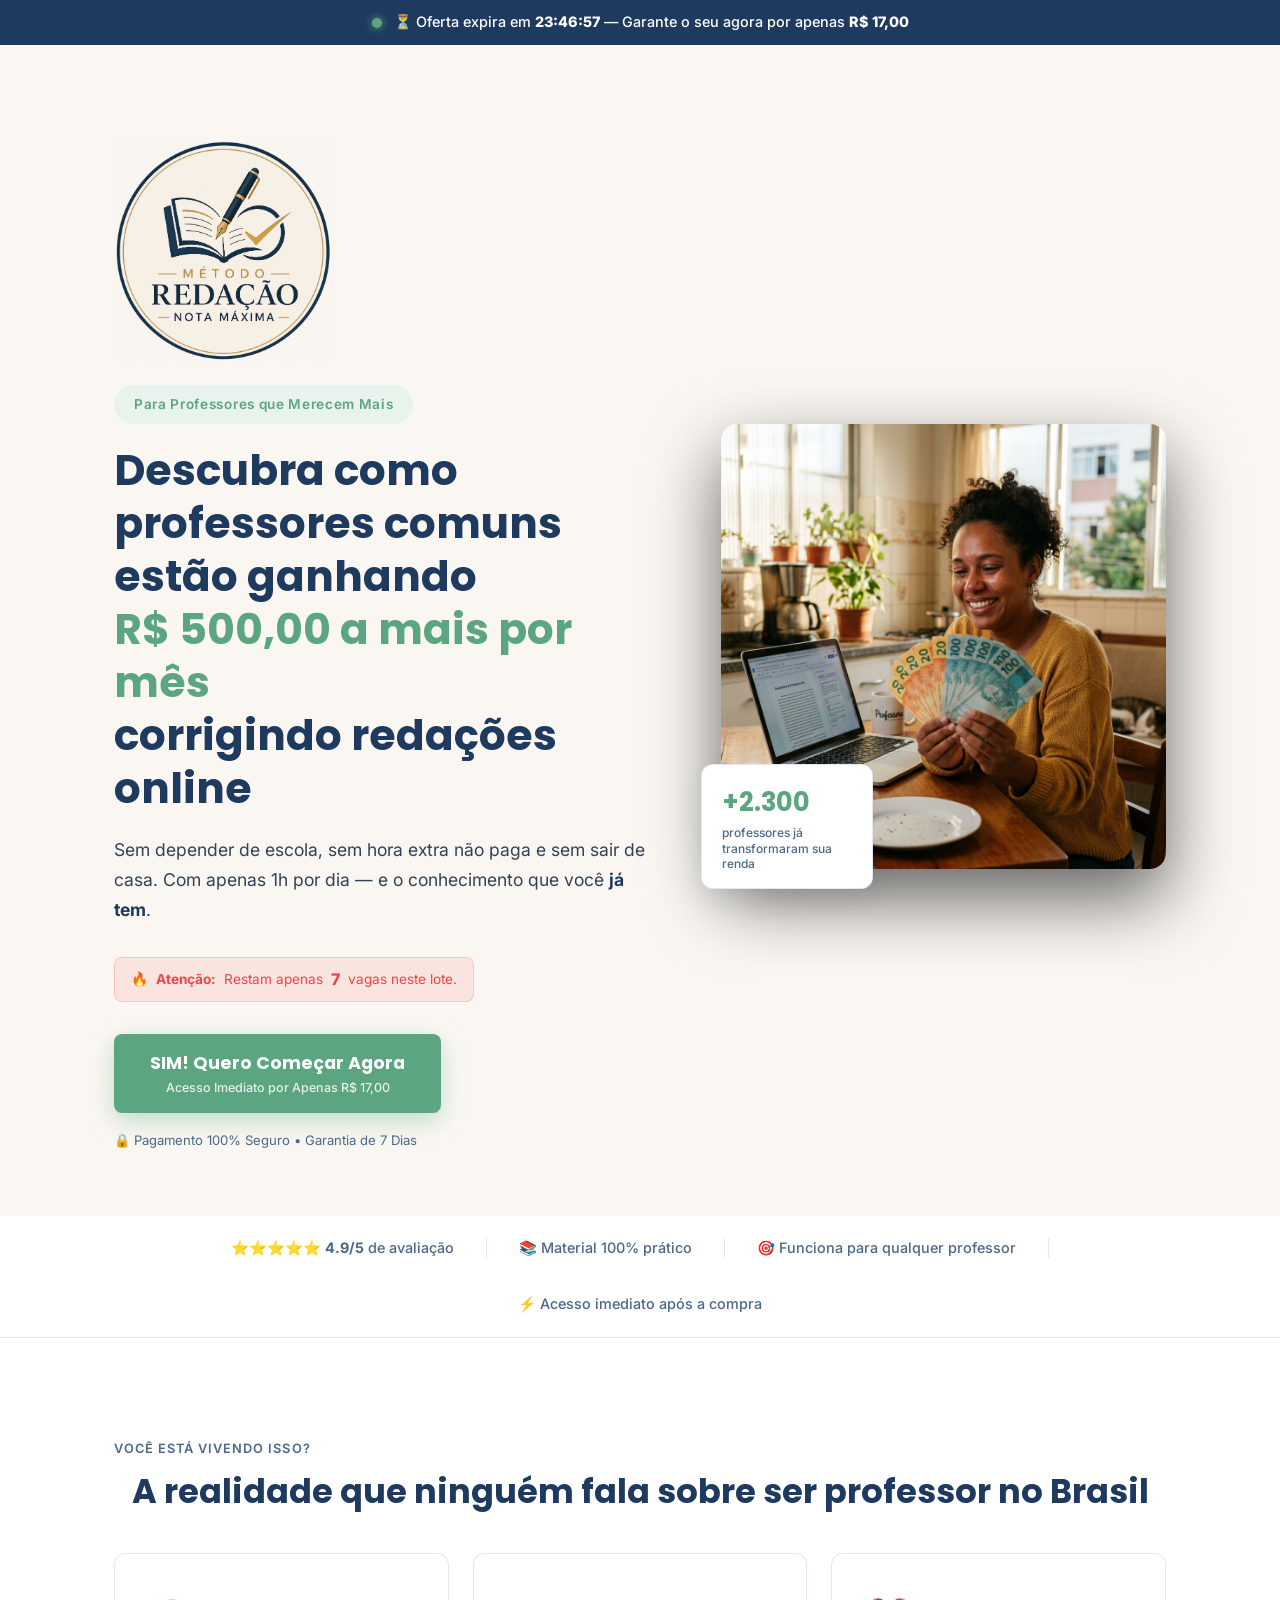
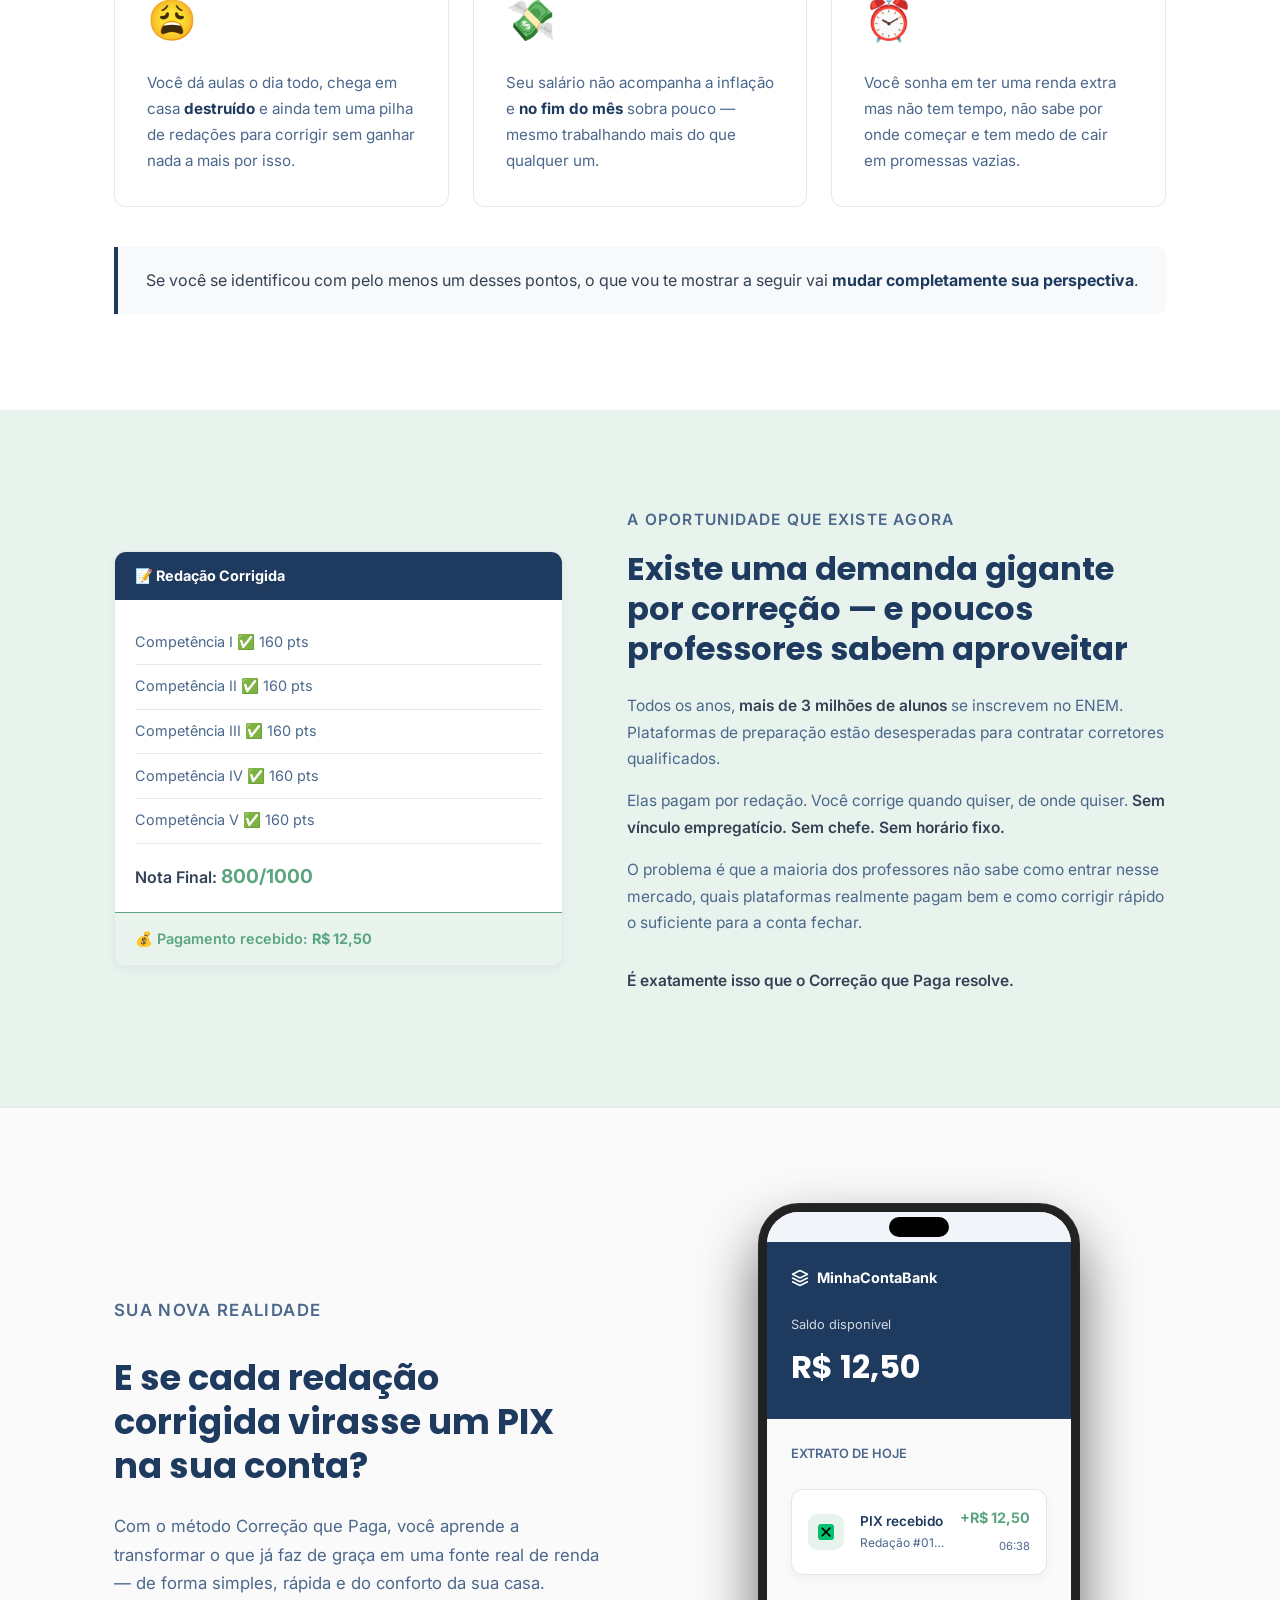
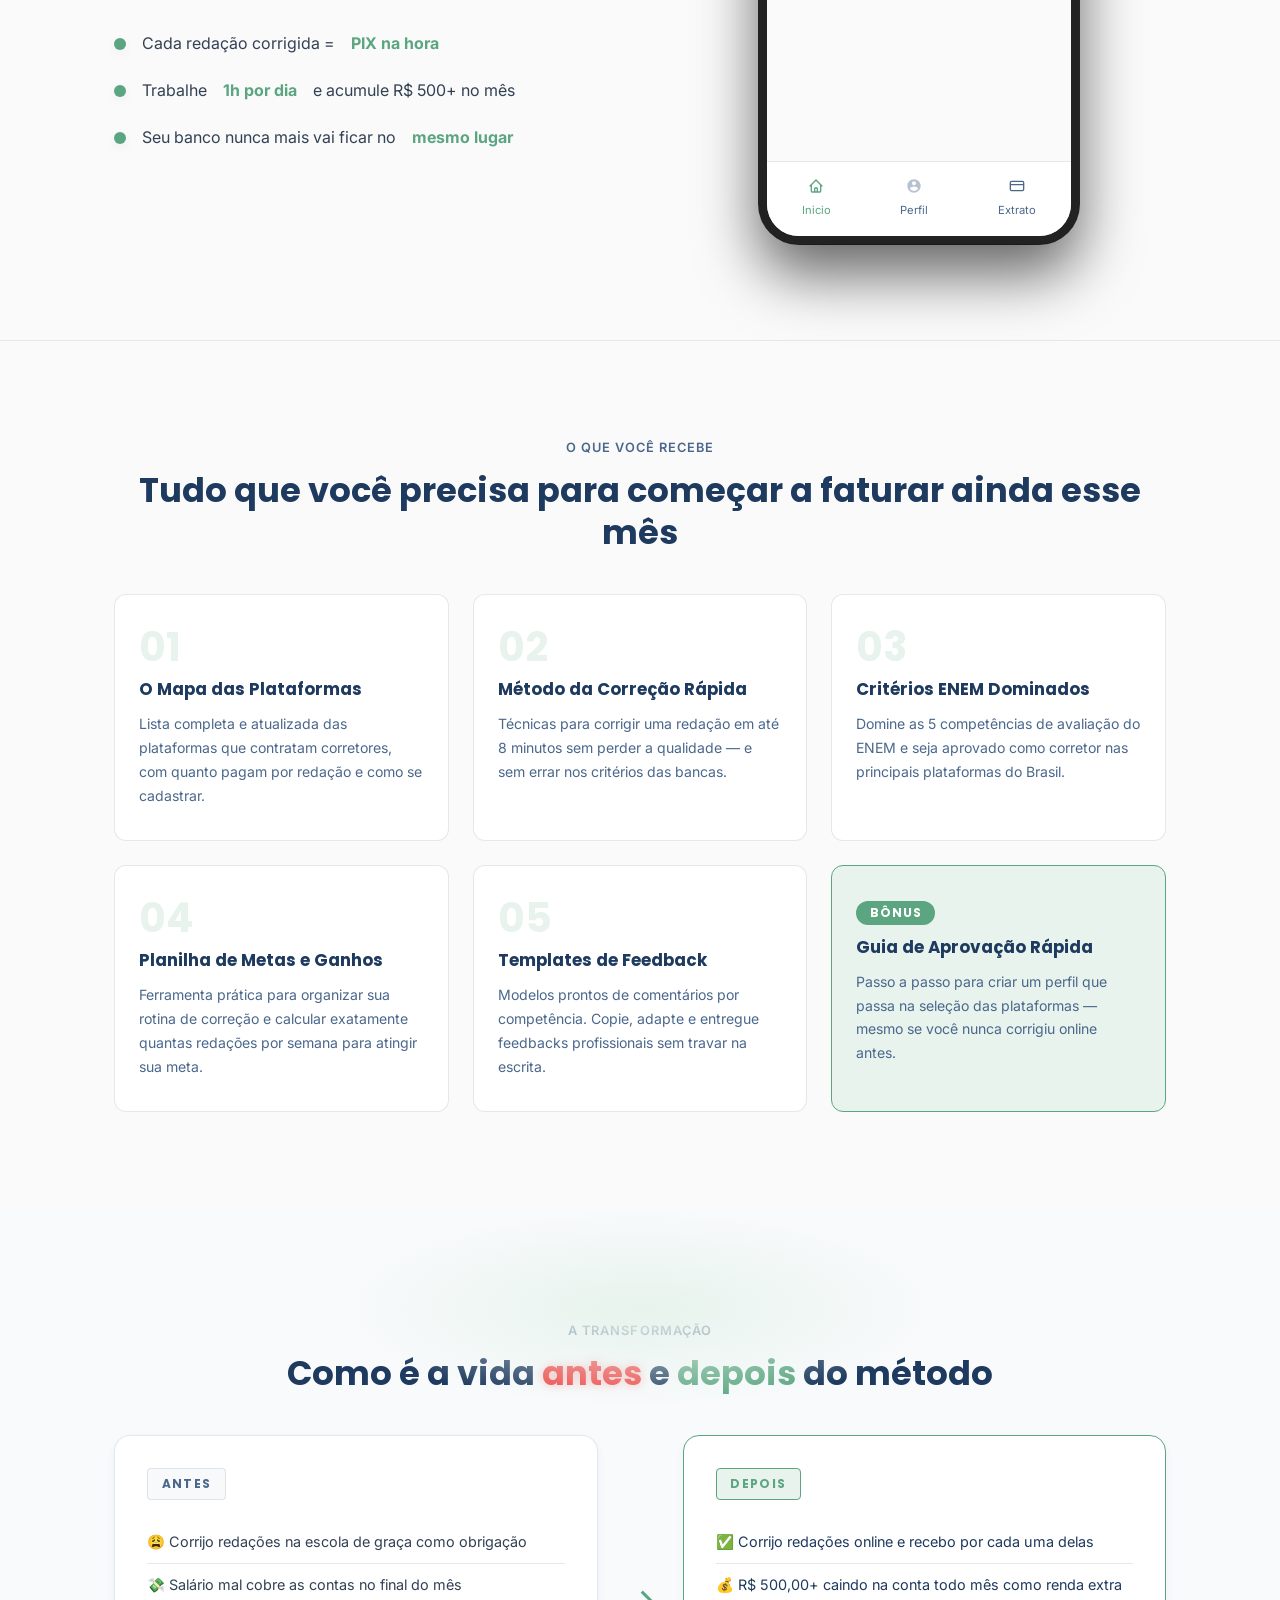
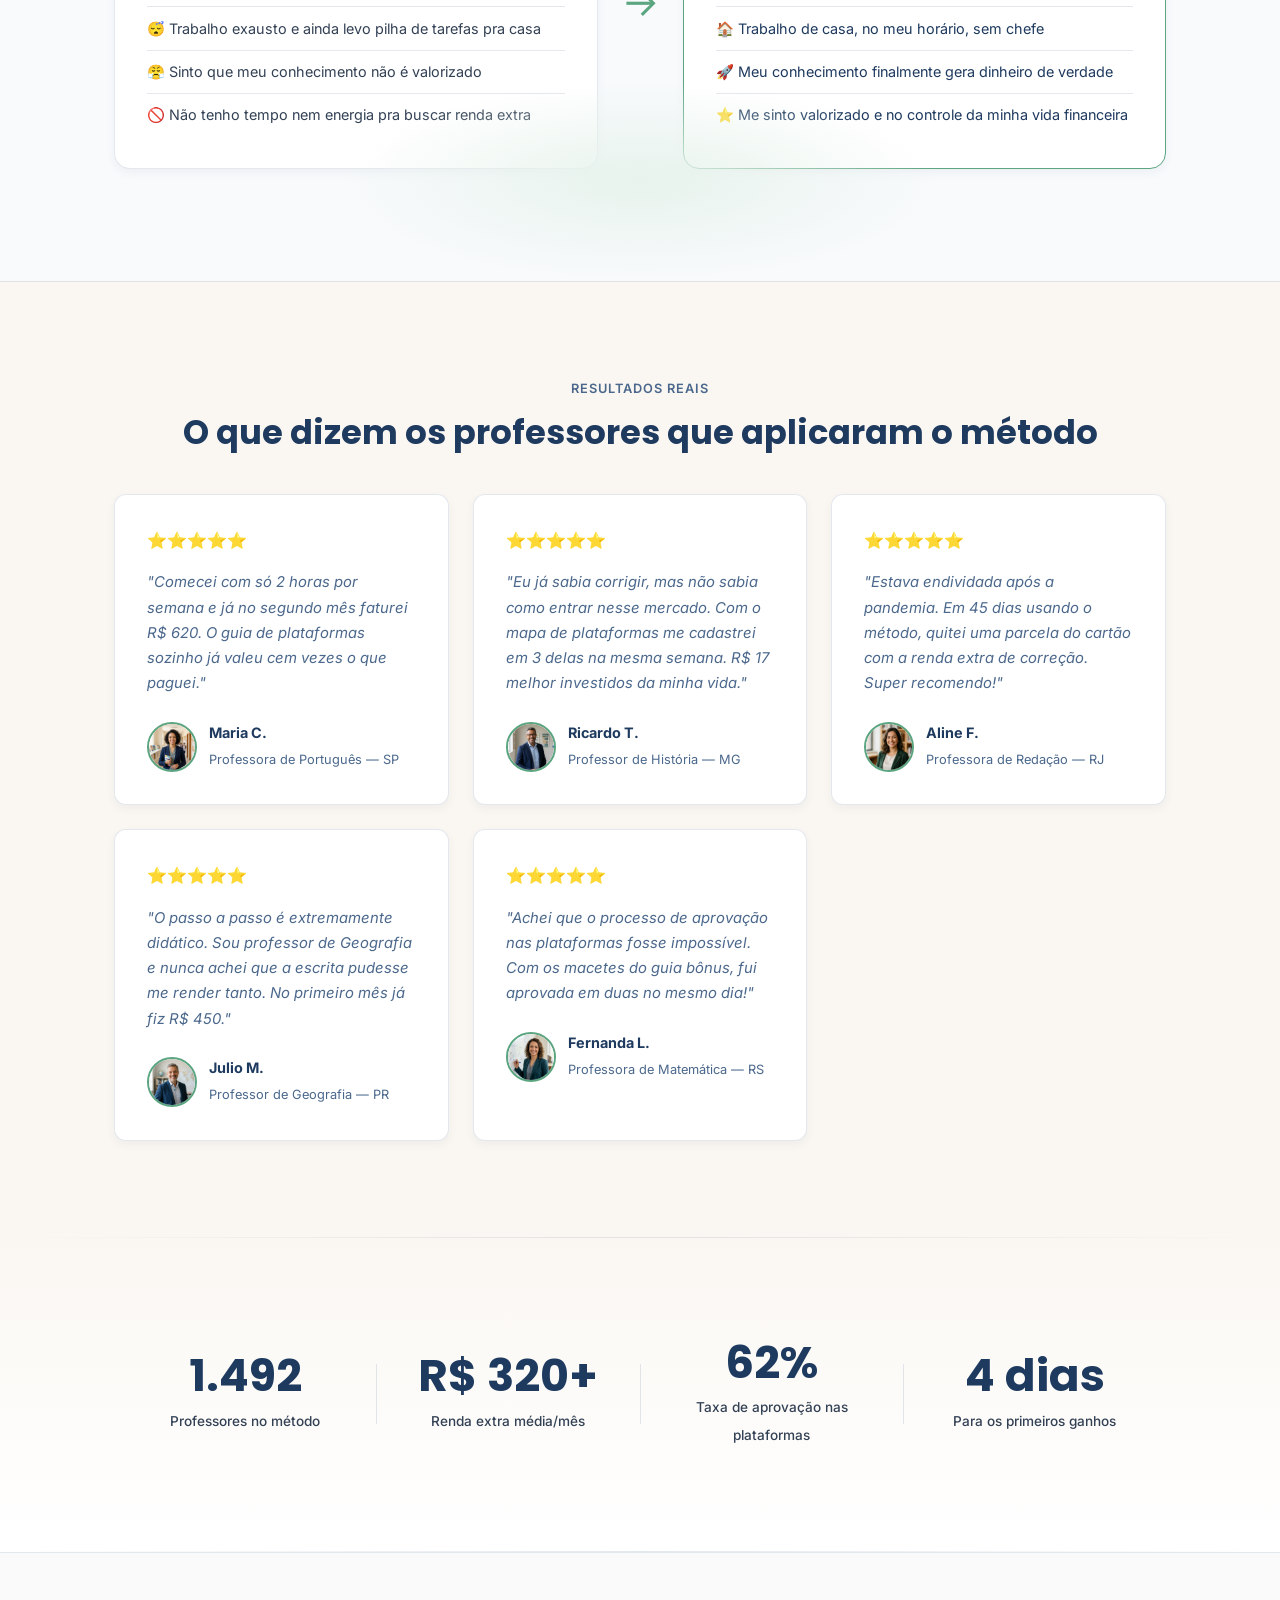
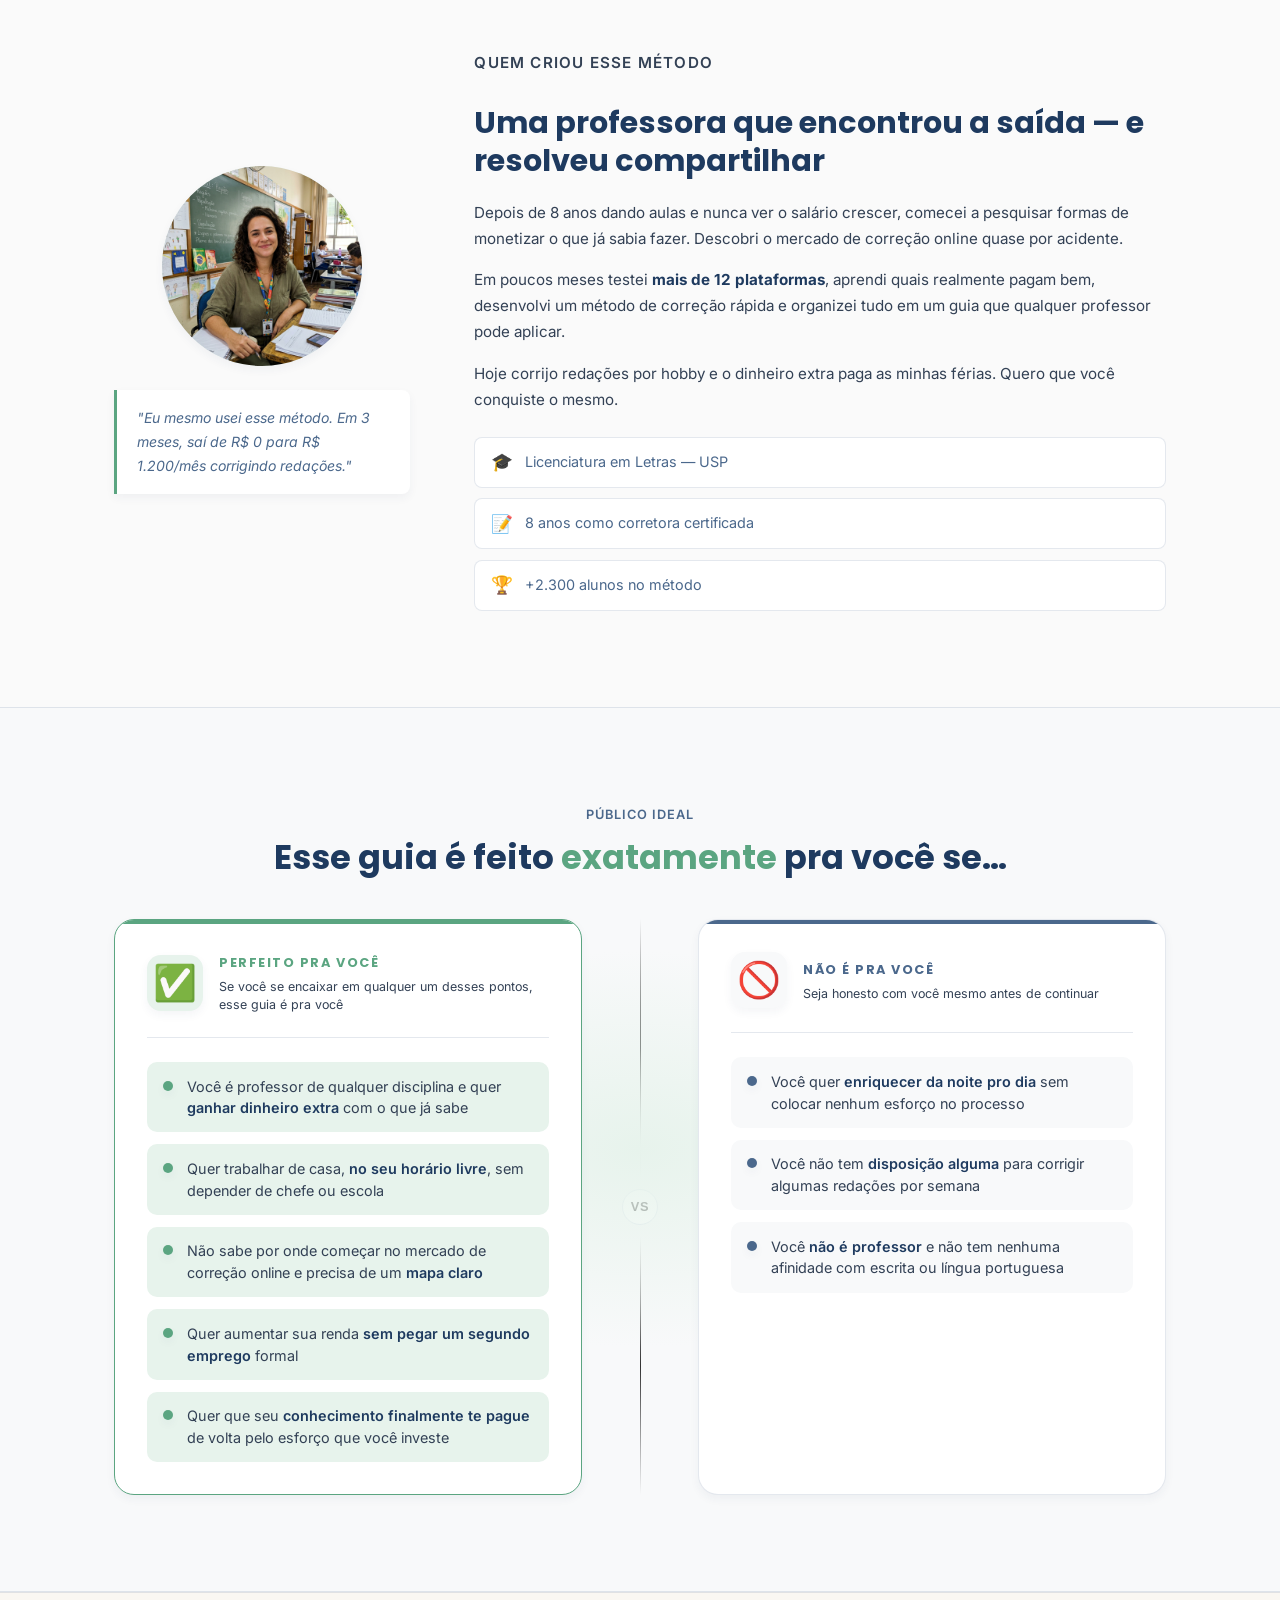
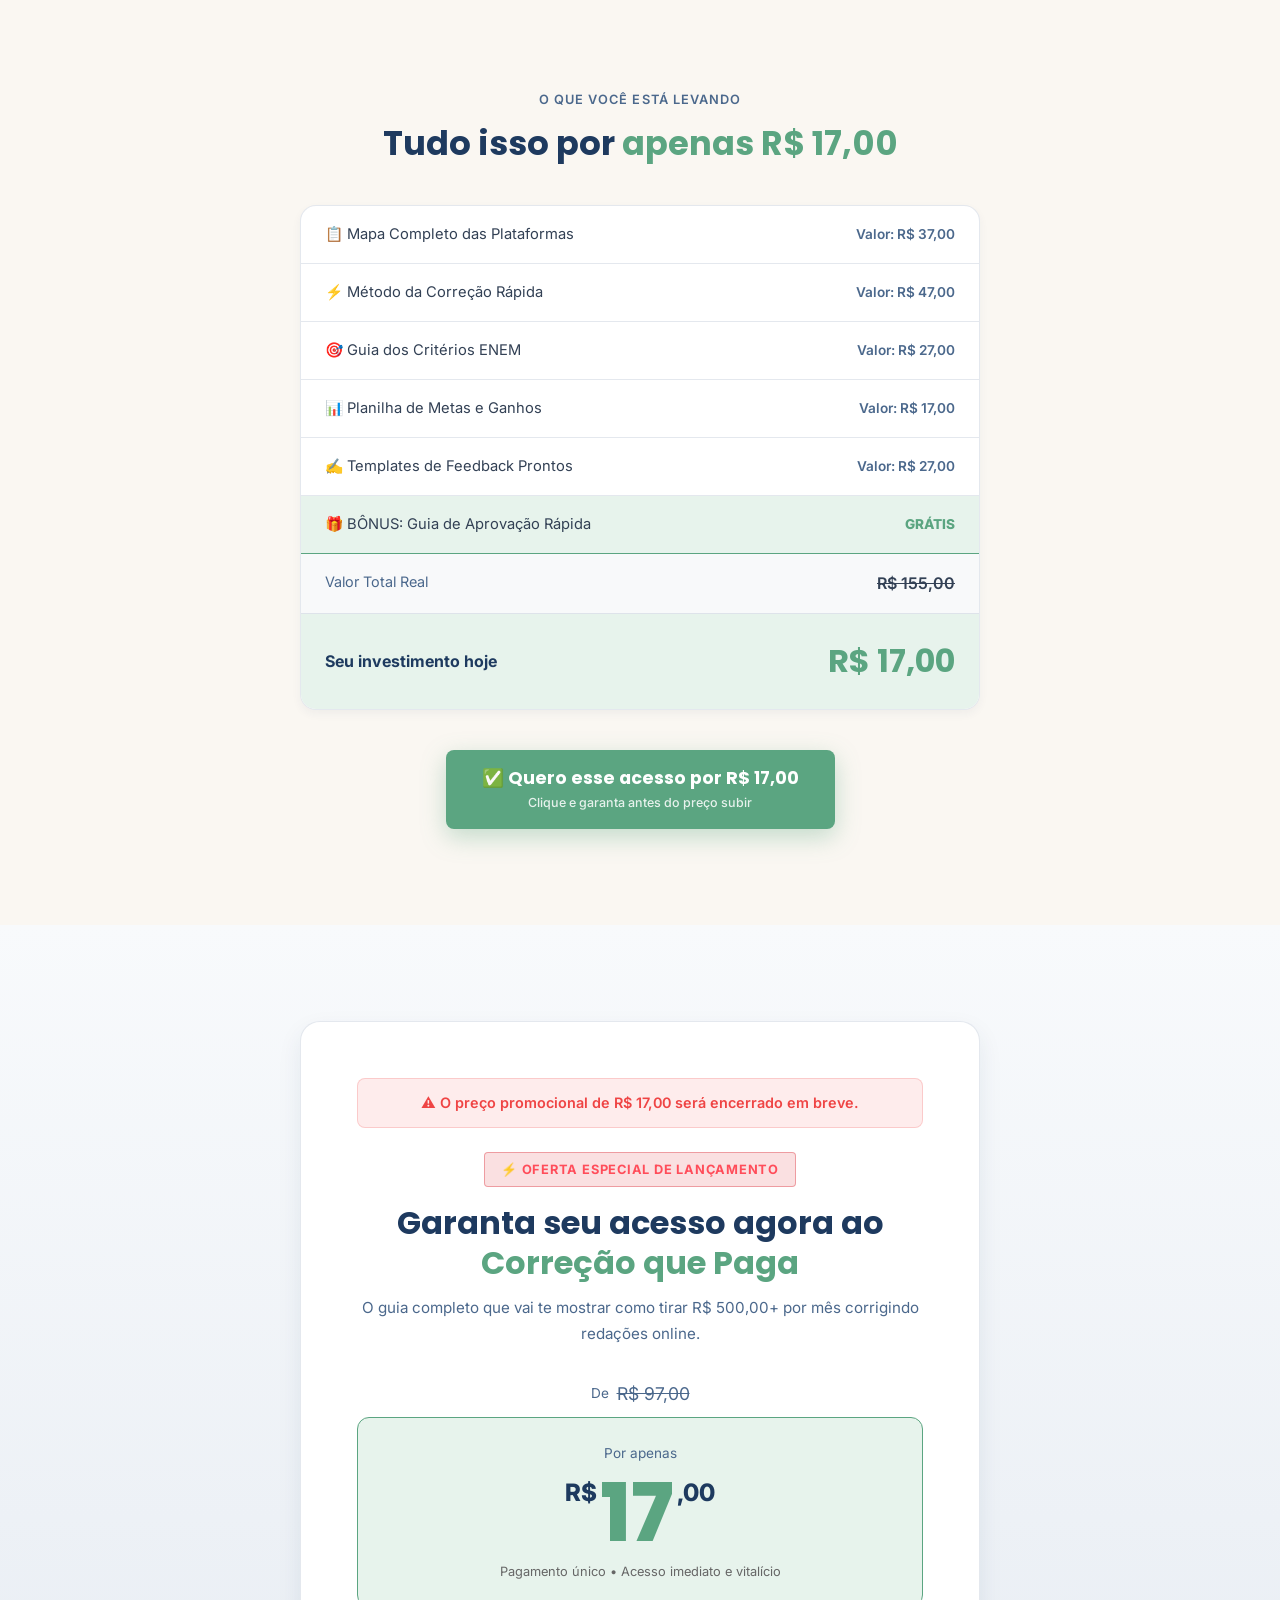
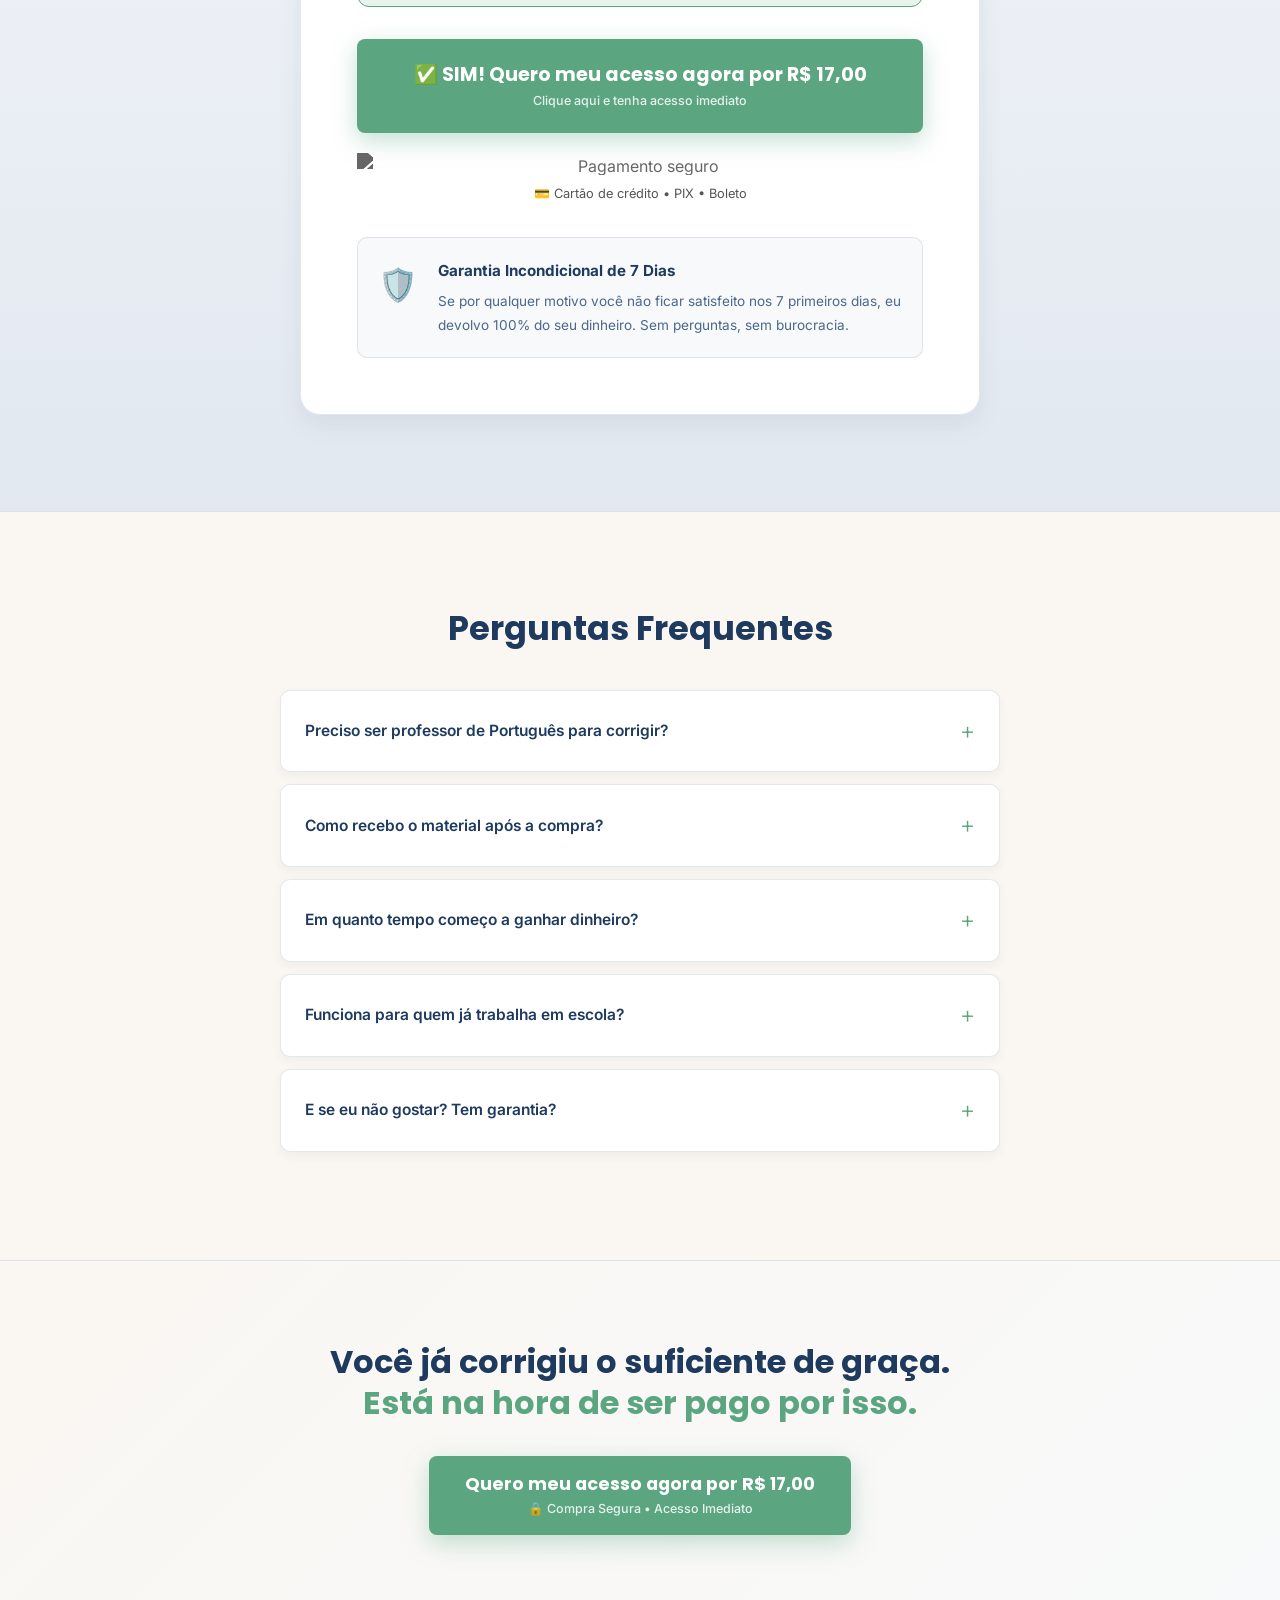
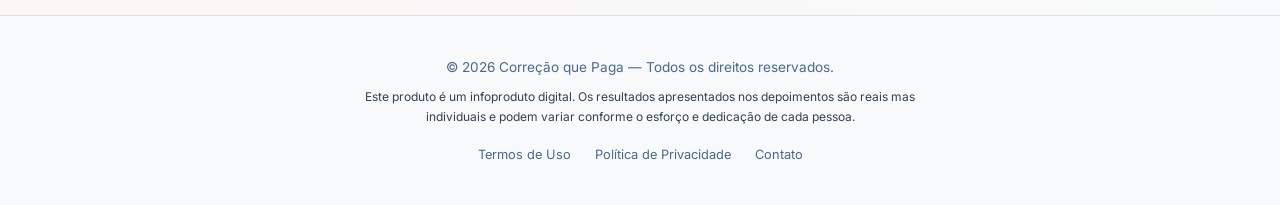
==== commit 5b0df0e0: "feat: adicionado gatilhos de urgência e otimização para mobile" ====
--- a/index.html
+++ b/index.html
@@ -52,6 +52,7 @@
         </h1>
         <p class="hero-sub">Sem depender de escola, sem hora extra não paga e sem sair de casa. Com apenas 1h por dia — e o conhecimento que você <strong>já tem</strong>.</p>
         <div class="hero-cta-wrap">
+          <div class="urgency-trigger">🔥 <strong>Atenção:</strong> Restam apenas <span class="urgency-spots">7</span> vagas neste lote.</div>
           <a href="#cta" class="btn-cta" id="hero-cta-btn">
             <span>SIM! Quero Começar Agora</span>
             <small>Acesso Imediato por Apenas R$ 17,00</small>
@@ -360,7 +361,7 @@
     <div class="container author-grid">
       <div class="author-img-box">
         <div class="author-avatar-ring">
-          <div class="author-avatar-inner">👩‍🏫</div>
+          <img src="author_photo.png" class="author-photo" alt="Autora do Método">
         </div>
         <div class="author-quote">
           <p>"Eu mesmo usei esse método. Em 3 meses, saí de R$ 0 para R$ 1.200/mês corrigindo redações."</p>
@@ -509,6 +510,7 @@
   <section id="cta" class="cta-section">
     <div class="container">
       <div class="cta-box">
+        <div class="urgency-alert">⚠️ O preço promocional de R$ 17,00 será encerrado em breve.</div>
         <p class="cta-label">⚡ Oferta Especial de Lançamento</p>
         <h2>Garanta seu acesso agora ao<br><strong>Correção que Paga</strong></h2>
         <p class="cta-sub">O guia completo que vai te mostrar como tirar R$ 500,00+ por mês corrigindo redações online.</p>
--- a/style.css
+++ b/style.css
@@ -76,6 +76,36 @@
 @keyframes pulse {
   0%, 100% { opacity: 1; transform: scale(1); }
   50% { opacity: 0.4; transform: scale(1.4); }
+}
+.urgency-trigger {
+  display: inline-flex;
+  align-items: center;
+  gap: 0.5rem;
+  background: rgba(239, 68, 68, 0.1);
+  color: #ef4444;
+  padding: 0.5rem 1rem;
+  border-radius: 8px;
+  font-size: 0.85rem;
+  margin-bottom: 1rem;
+  border: 1px solid rgba(239, 68, 68, 0.2);
+}
+.urgency-trigger strong { color: #ef4444; font-weight: 700; }
+.urgency-spots { font-weight: 800; font-size: 1rem; }
+
+.urgency-alert {
+  background: rgba(239, 68, 68, 0.1);
+  color: #ef4444;
+  padding: 0.75rem;
+  border-radius: 8px;
+  border: 1px solid rgba(239, 68, 68, 0.2);
+  font-size: 0.9rem;
+  font-weight: 600;
+  margin-bottom: 1.5rem;
+  animation: pulseWarning 2s infinite;
+}
+@keyframes pulseWarning {
+  0%, 100% { opacity: 1; }
+  50% { opacity: 0.8; }
 }
 
 /* =============================
@@ -930,12 +960,17 @@
   margin: 0 auto 1.5rem;
   animation: ringGlow 3s ease-in-out infinite;
   box-shadow: var(--shadow-sm);
+  overflow: hidden;
 }
 @keyframes ringGlow {
   0%, 100% { box-shadow: var(--shadow-sm); transform: scale(1); }
   50% { box-shadow: var(--shadow-md); transform: scale(1.02); }
 }
-.author-avatar-inner { font-size: 5rem; }
+.author-photo {
+  width: 100%;
+  height: 100%;
+  object-fit: cover;
+}
 .author-quote {
   background: var(--white);
   border-left: 3px solid var(--green-cta);
@@ -1244,3 +1279,58 @@
   .pix-demo-bullets { align-items: center; }
   .pix-demo-bullets li { text-align: left; justify-content: flex-start; width: 100%; max-width: 300px; }
 }
+
+/* =============================
+   MOBILE OPTIMIZATIONS
+============================= */
+@media (max-width: 768px) {
+  /* General Typography */
+  .hero h1 { font-size: 2rem; }
+  .section-title { font-size: 1.8rem; }
+  .hero-sub { font-size: 1rem; }
+  
+  /* Grids & Layouts */
+  .hero-grid, .intro-grid, .author-grid {
+    grid-template-columns: 1fr;
+    text-align: center;
+    gap: 2.5rem;
+  }
+  
+  /* Before / After */
+  .ba-grid { grid-template-columns: 1fr; gap: 1rem; }
+  .ba-arrow { transform: rotate(90deg); margin: 0.5rem 0; animation: arrowPulseMobile 2s infinite; }
+  @keyframes arrowPulseMobile {
+    0%, 100% { transform: rotate(90deg) translateY(0); opacity: 1; }
+    50% { transform: rotate(90deg) translateY(5px); opacity: 0.7; }
+  }
+  
+  /* For Whom Section */
+  .forwhom-grid-v2 { grid-template-columns: 1fr; gap: 1rem; }
+  .fw-vs { transform: rotate(90deg); margin: 1rem auto; width: 60px; height: 60px; }
+  .fw-vs-line { display: none; }
+  .fw-panel { padding: 1.5rem; }
+  
+  /* Stats Section */
+  .stats-grid { grid-template-columns: 1fr; gap: 2rem; }
+  .stat-divider { display: none; }
+  .stat-num { font-size: 2.5rem; }
+  
+  /* Urgency Bar & Proof */
+  .urgency-bar p { font-size: 0.75rem; text-align: center; }
+  .proof-bar-inner { flex-direction: column; gap: 1rem; }
+  .proof-divider { display: none; }
+  
+  /* Other Adjustments */
+  .hero { padding: 4rem 0 3rem; }
+  .hero-main-icon { margin: 0 auto 1.5rem; }
+  .author-img-box, .intro-img-box { margin: 0 auto; max-width: 350px; width: 100%; }
+  .intro-text, .author-text { text-align: center; }
+  .author-credentials { align-items: center; }
+  .pain-cards, .modules-grid, .testi-grid { grid-template-columns: 1fr; }
+  .value-row { flex-direction: column; text-align: center; gap: 0.5rem; }
+  .price-value-row { flex-wrap: wrap; justify-content: center; }
+  .price-number { font-size: 3.5rem; }
+  .footer-cta h2 { font-size: 1.4rem; }
+  .btn-cta span { font-size: 1rem; text-align: center; white-space: normal; }
+  .urgency-trigger { flex-direction: column; text-align: center; }
+}
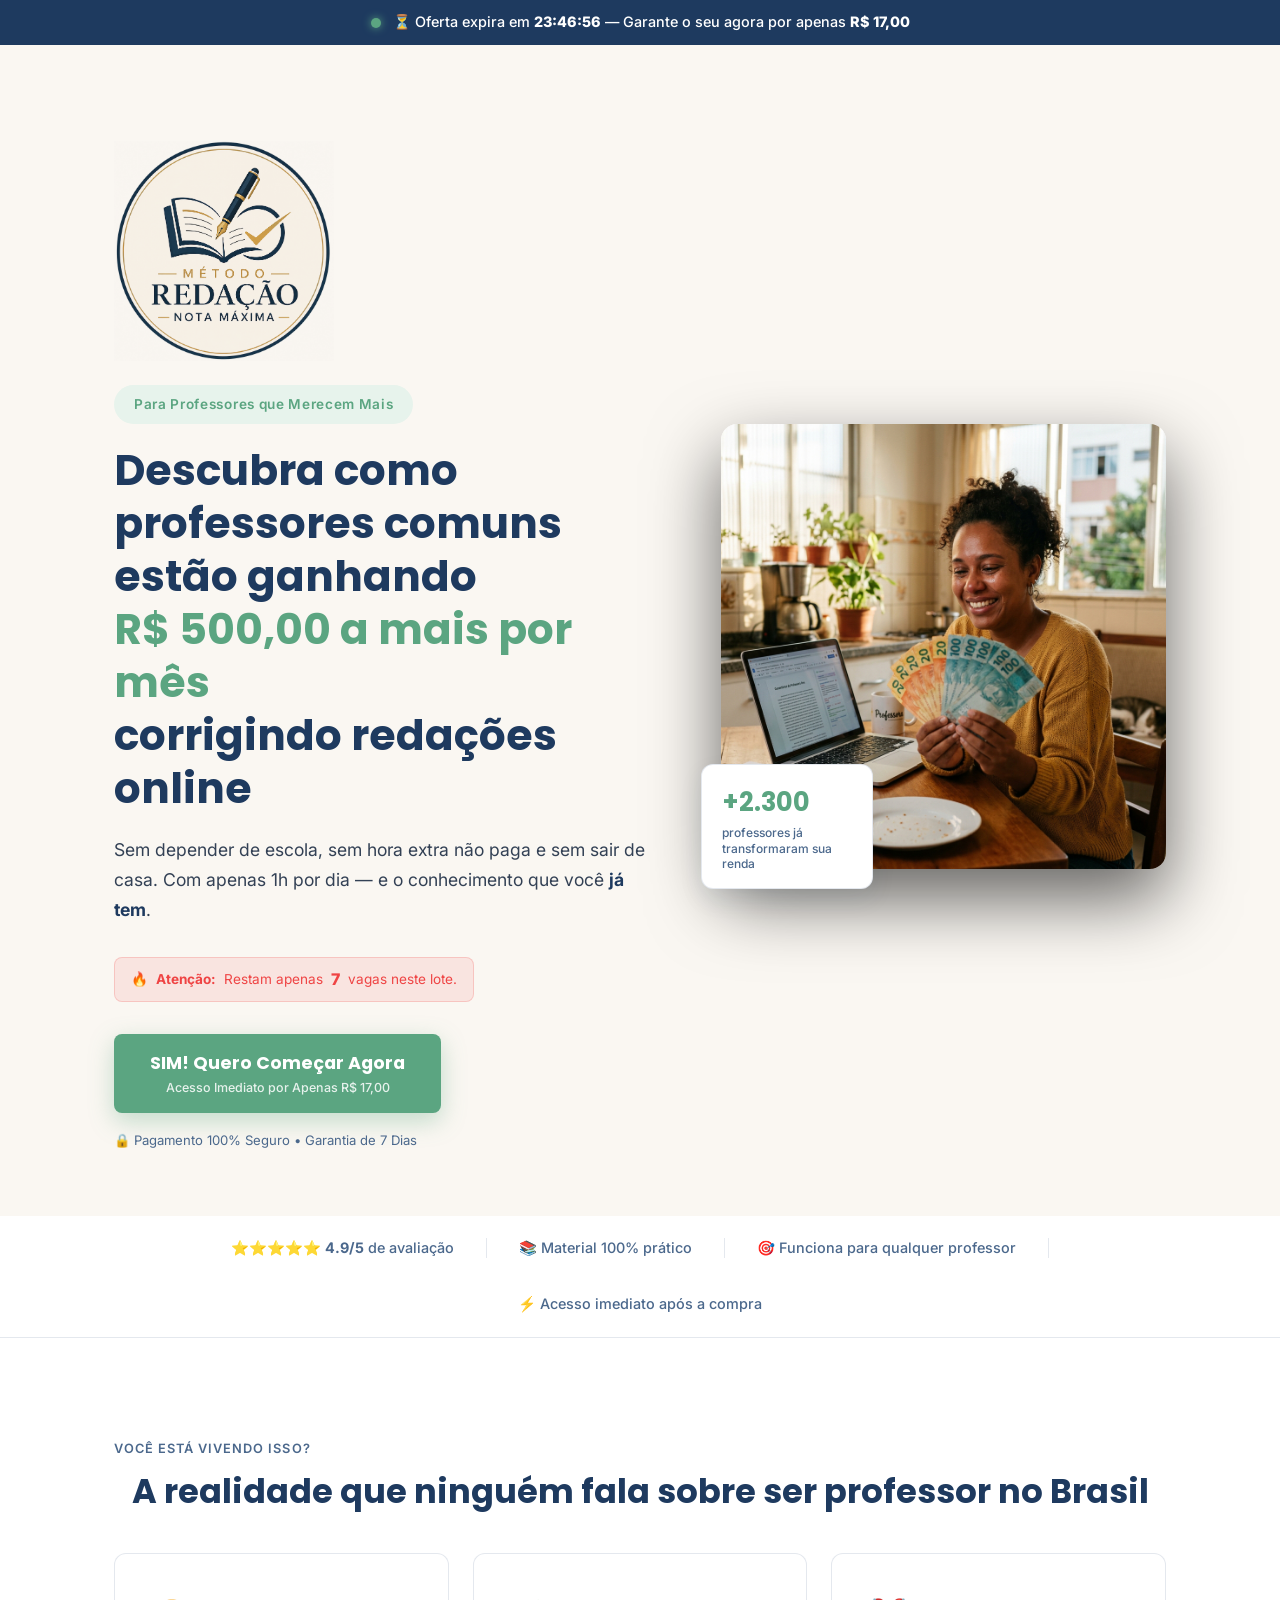
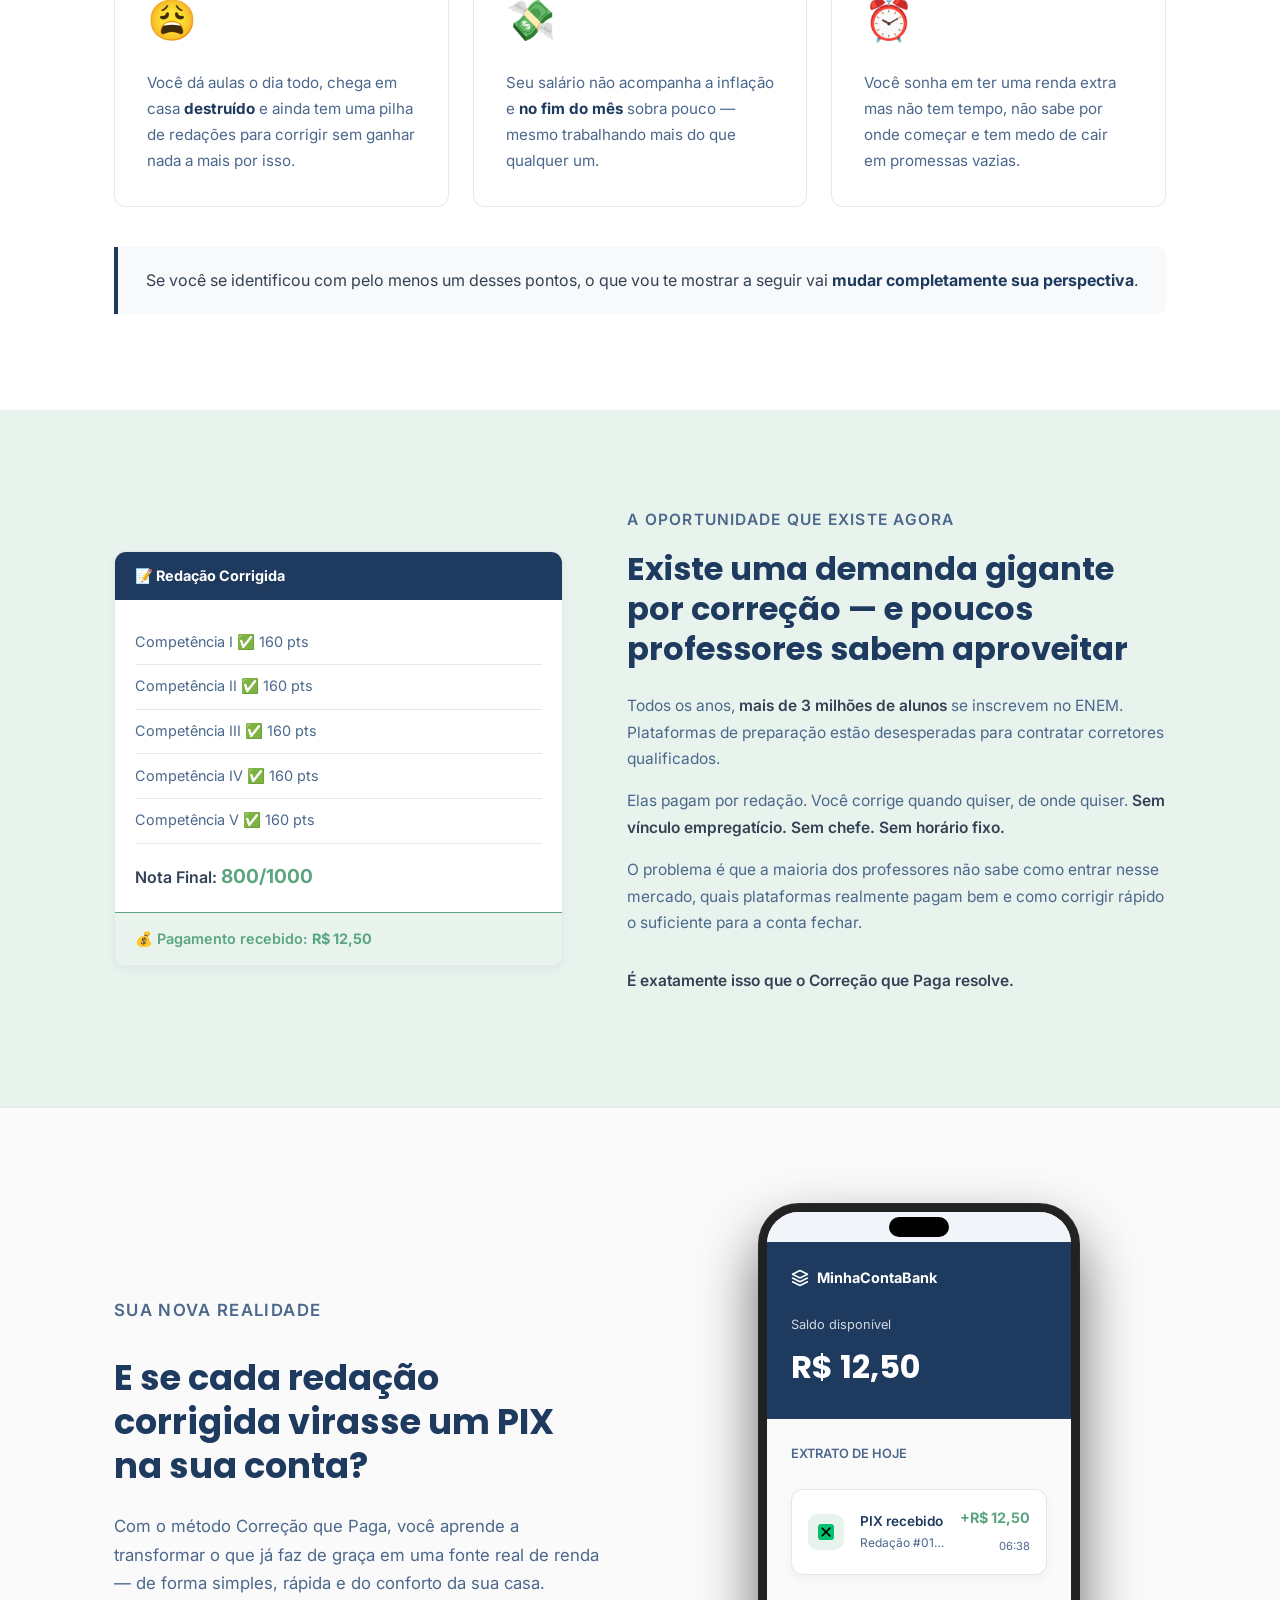
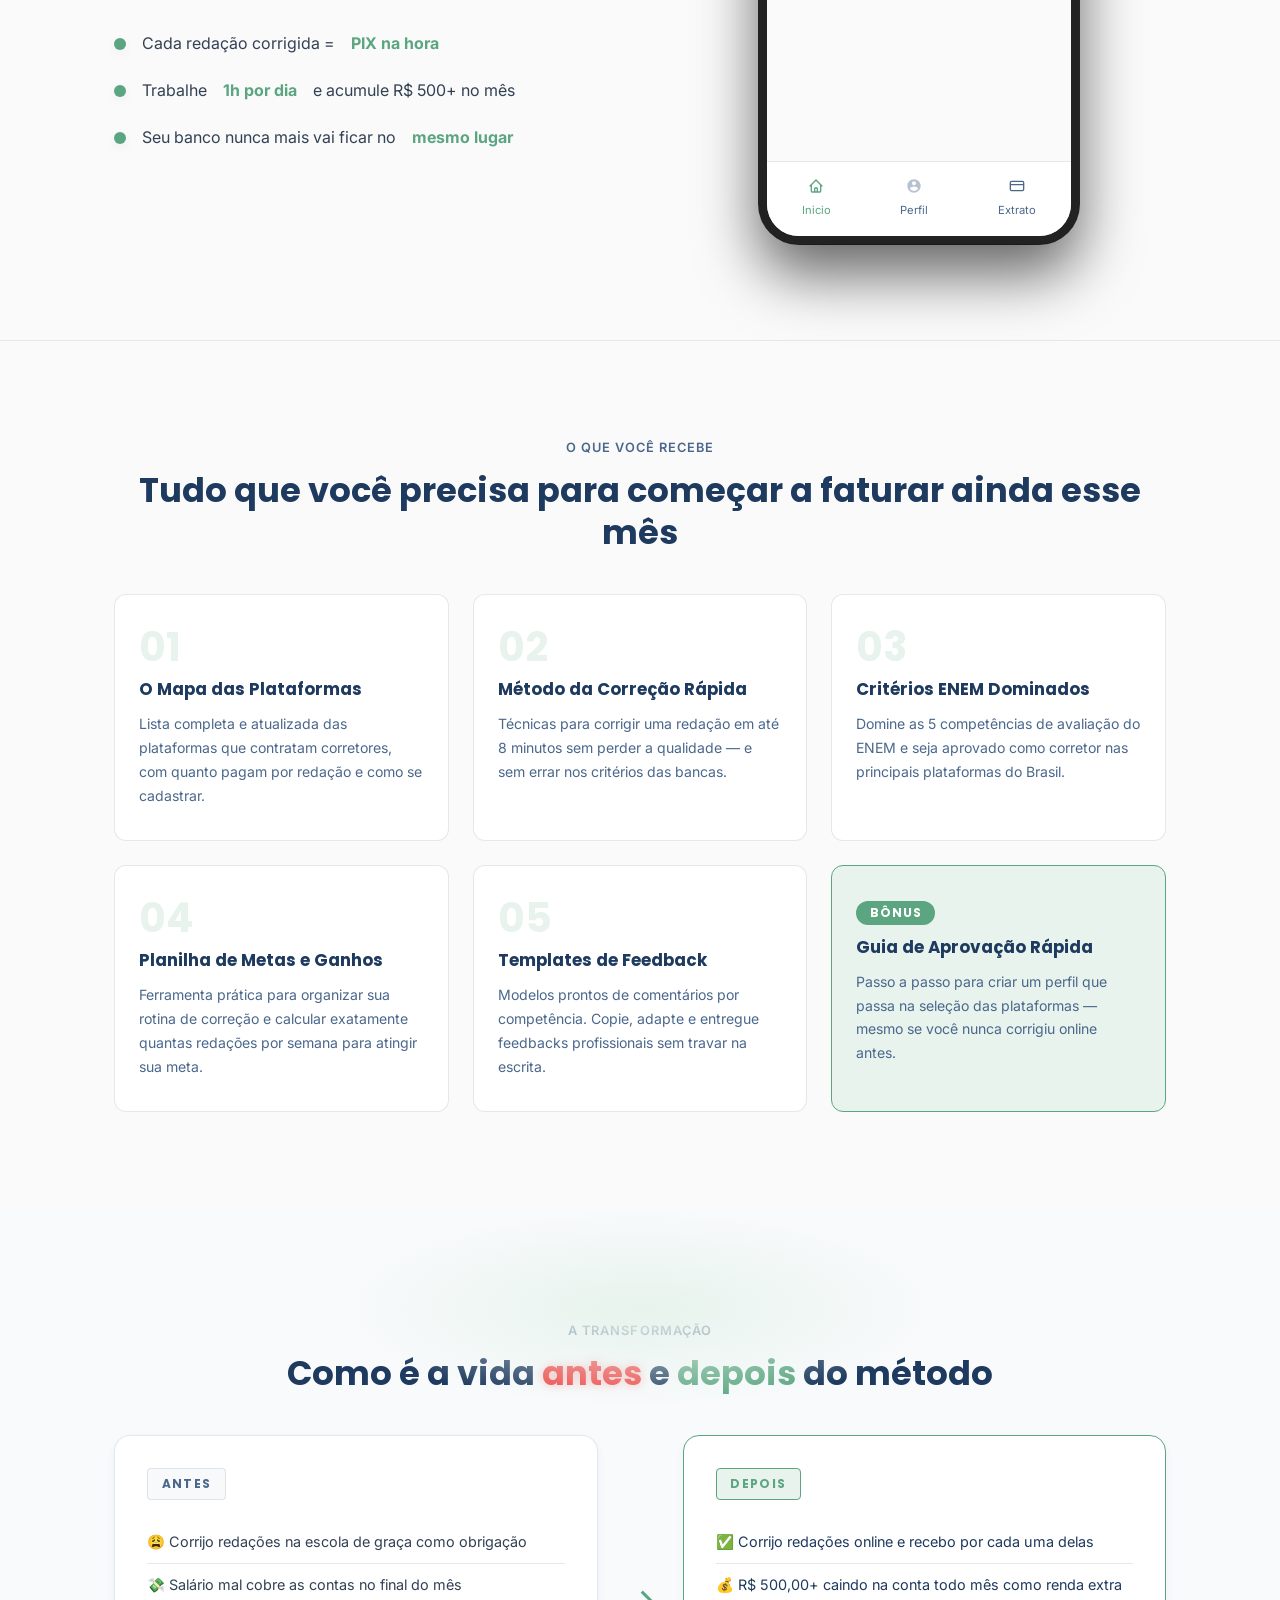
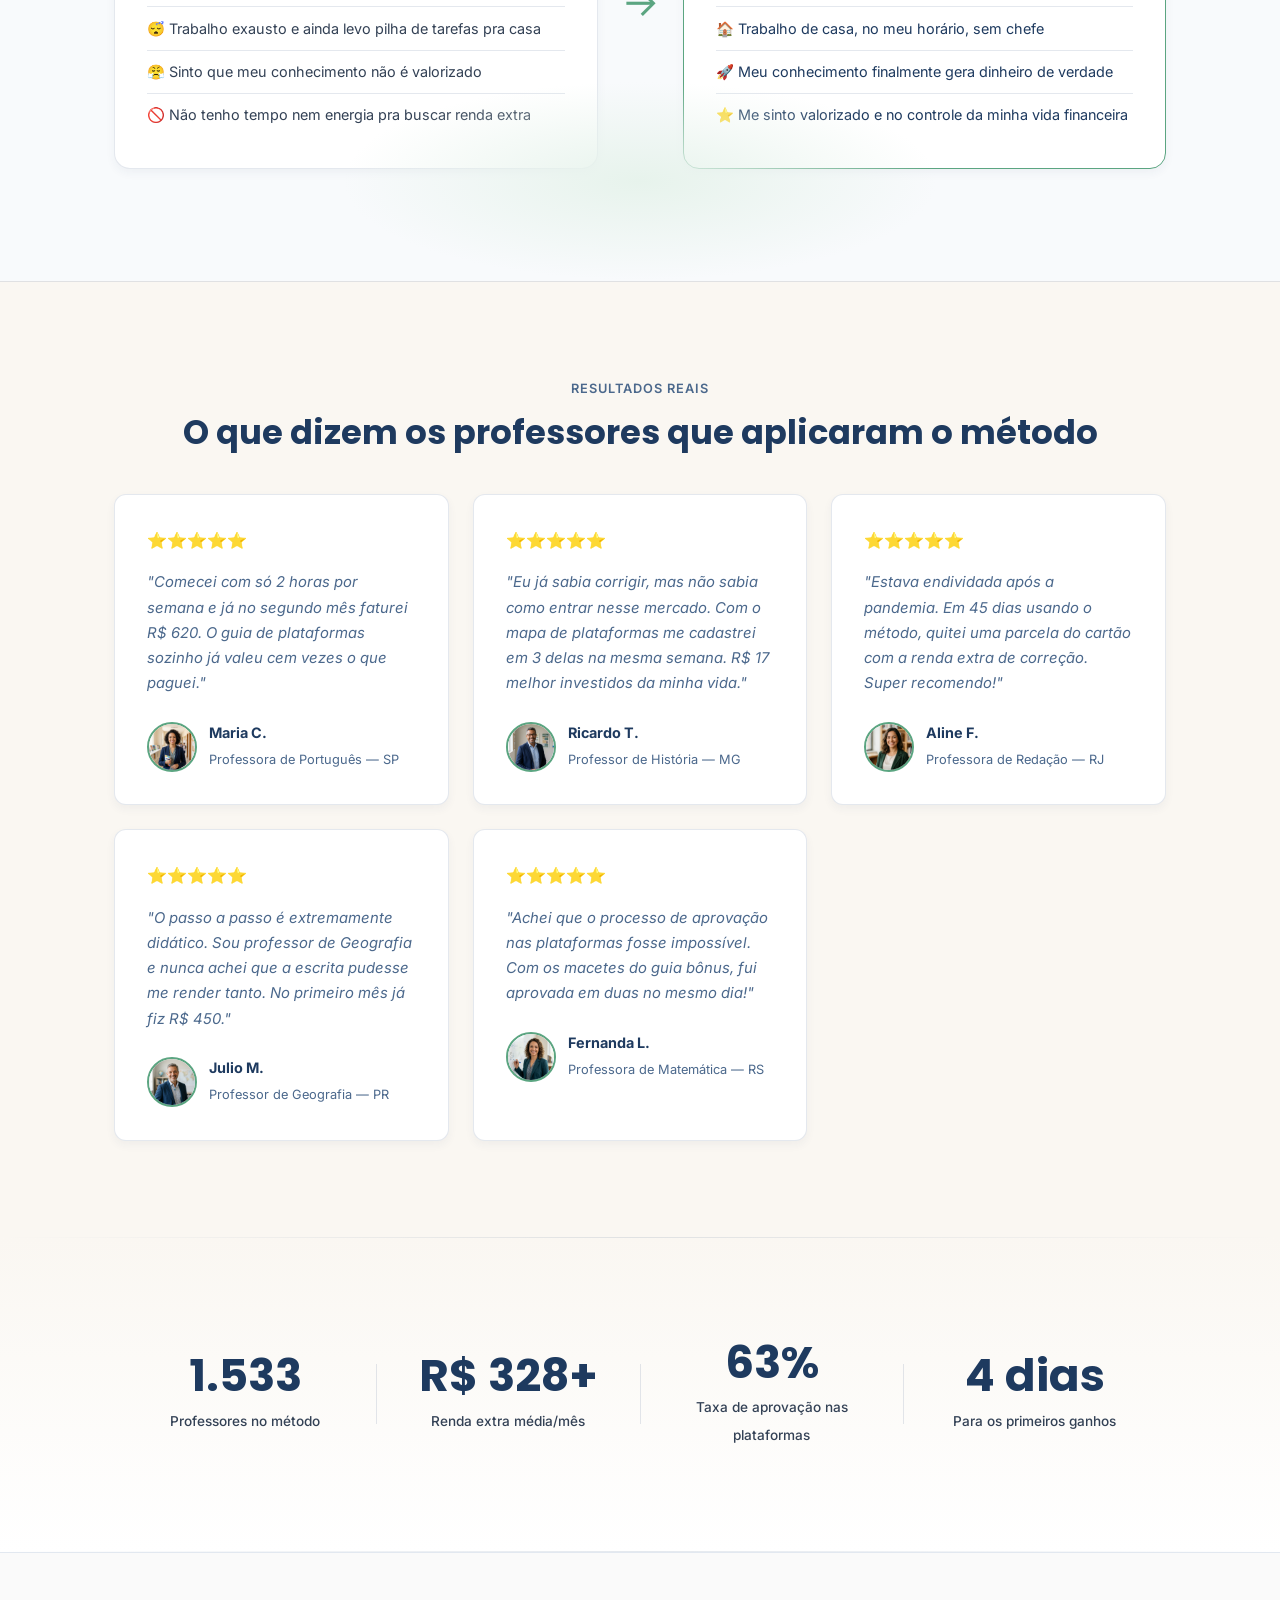
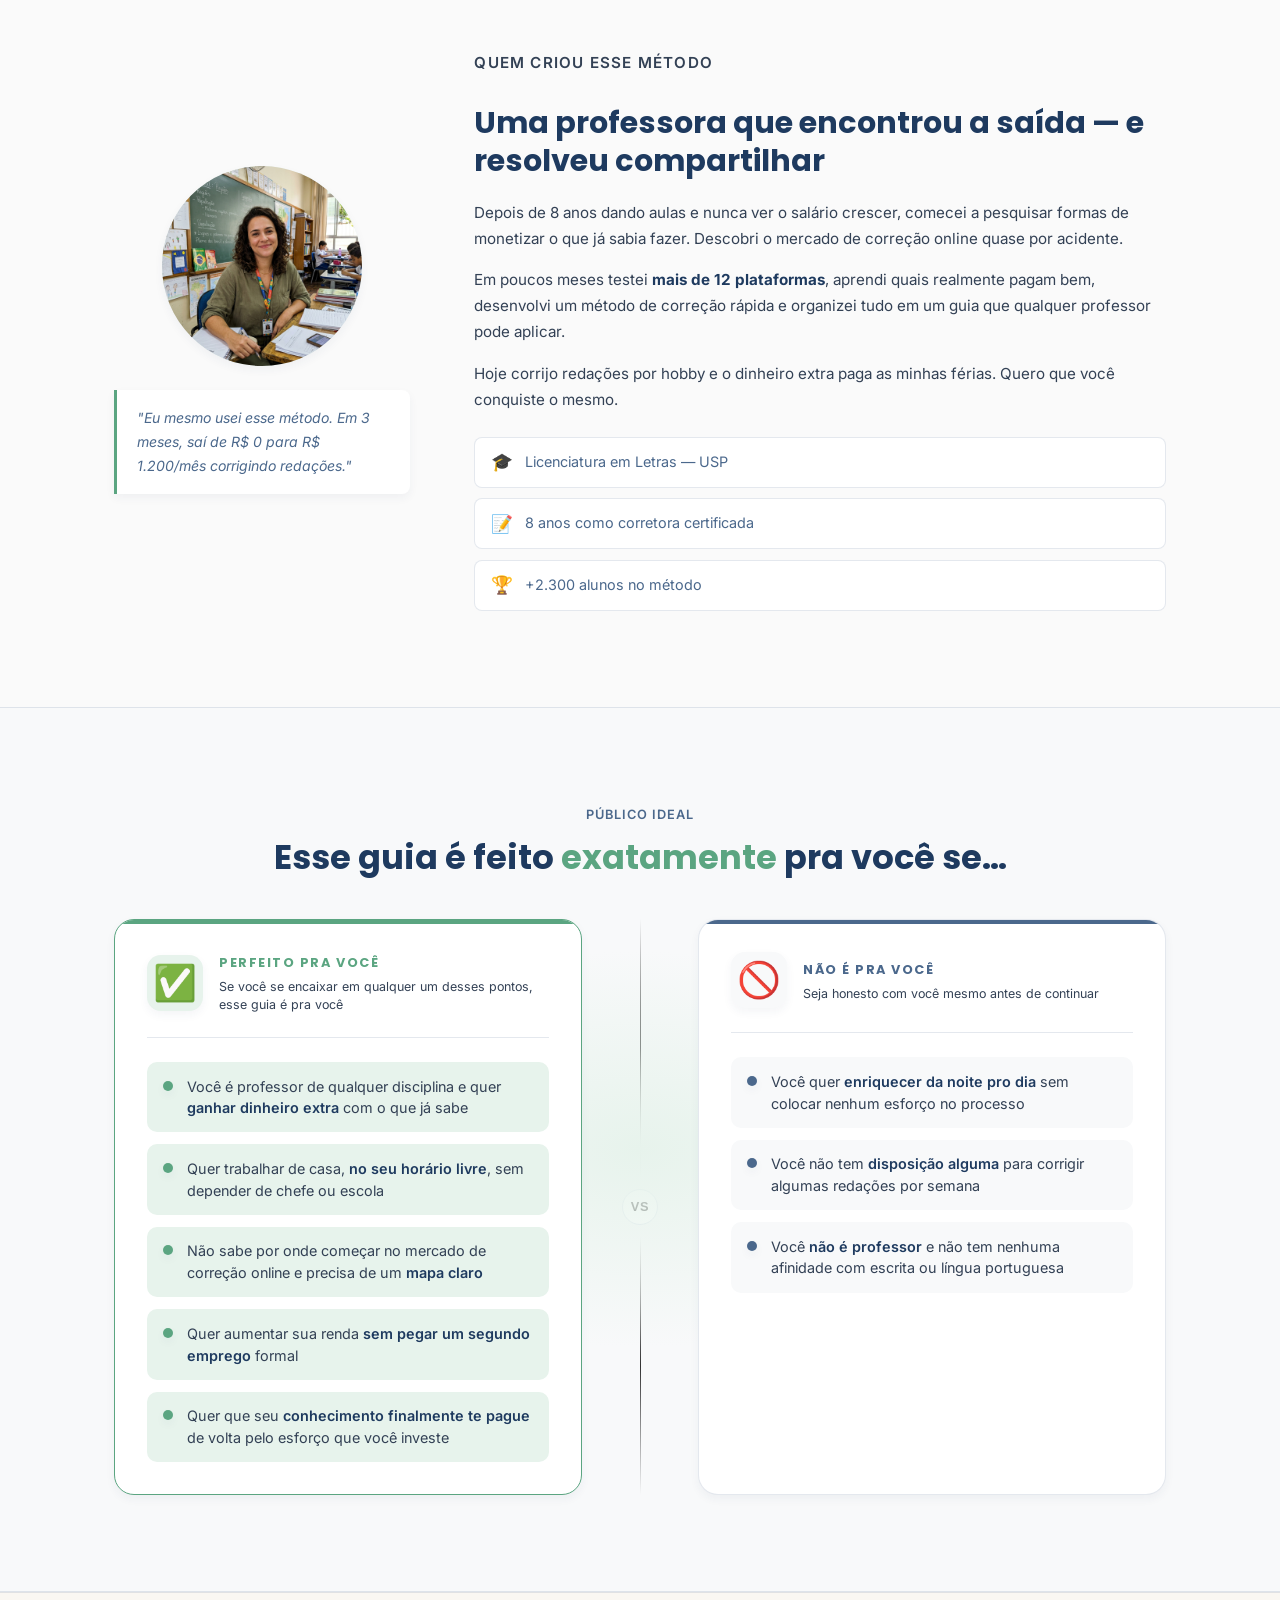
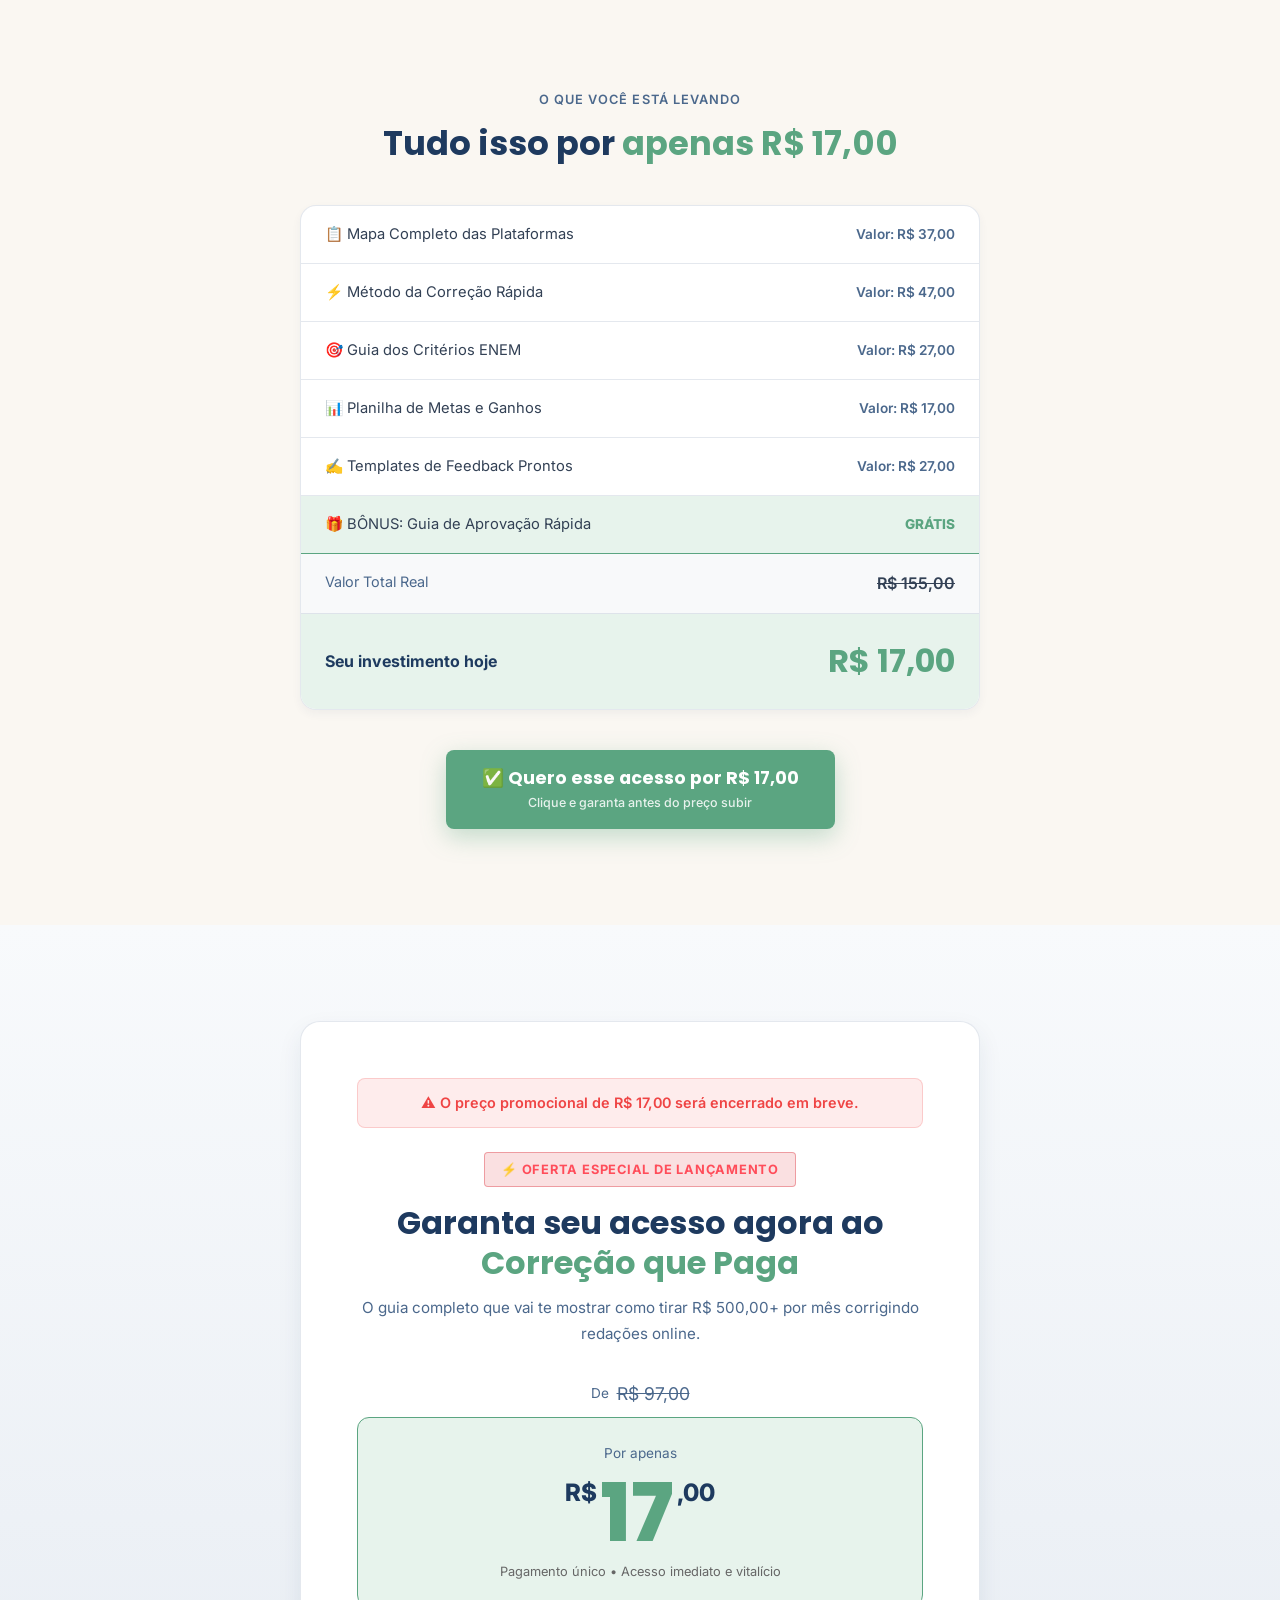
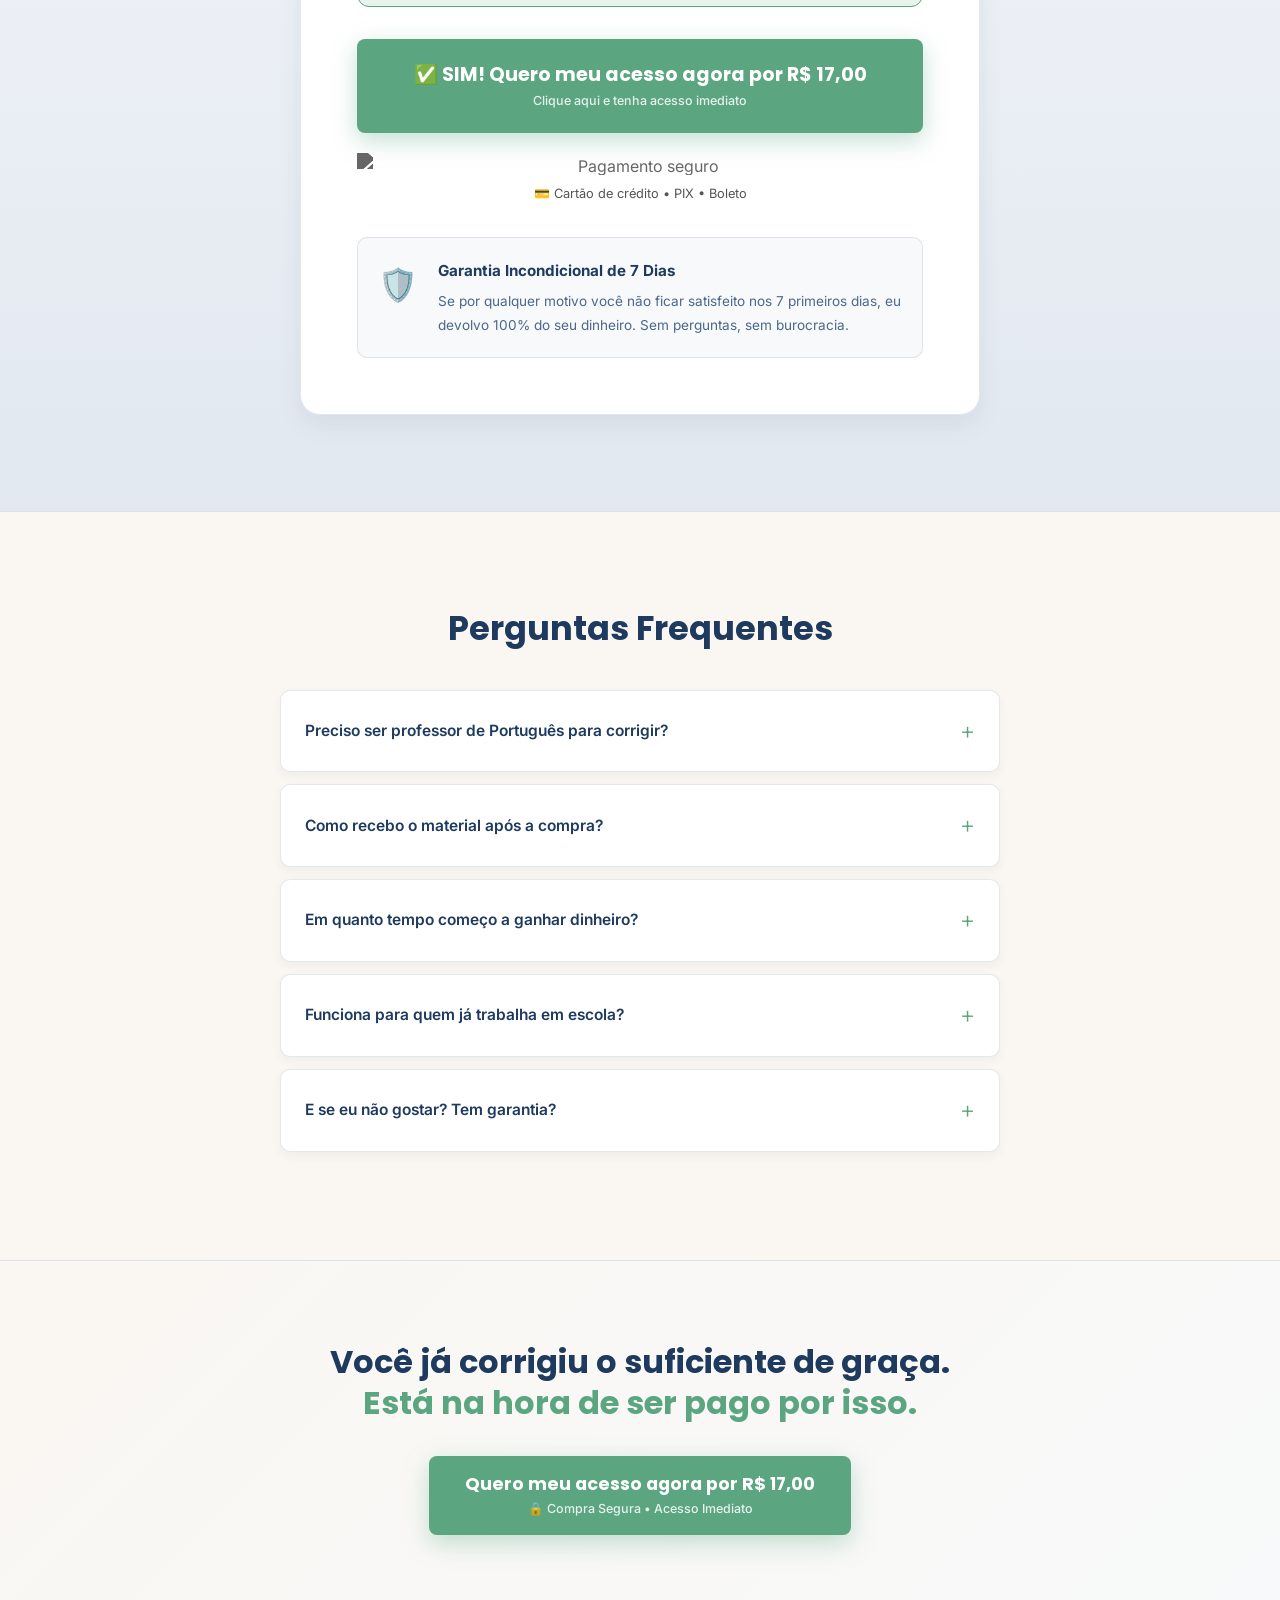
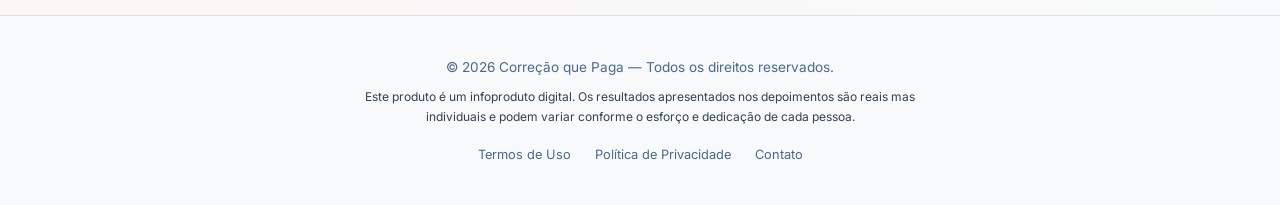
==== commit 2dd1523d: "Update payment links to Lowify" ====
--- a/index.html
+++ b/index.html
@@ -53,7 +53,7 @@
         <p class="hero-sub">Sem depender de escola, sem hora extra não paga e sem sair de casa. Com apenas 1h por dia — e o conhecimento que você <strong>já tem</strong>.</p>
         <div class="hero-cta-wrap">
           <div class="urgency-trigger">🔥 <strong>Atenção:</strong> Restam apenas <span class="urgency-spots">7</span> vagas neste lote.</div>
-          <a href="#cta" class="btn-cta" id="hero-cta-btn">
+          <a href="https://pay.lowify.com.br/checkout?product_id=u5A1Vx" class="btn-cta" id="hero-cta-btn">
             <span>SIM! Quero Começar Agora</span>
             <small>Acesso Imediato por Apenas R$ 17,00</small>
           </a>
@@ -498,7 +498,7 @@
         </div>
       </div>
       <div class="value-cta-wrap">
-        <a href="#cta" class="btn-cta">
+        <a href="https://pay.lowify.com.br/checkout?product_id=u5A1Vx" class="btn-cta">
           <span>✅ Quero esse acesso por R$ 17,00</span>
           <small>Clique e garanta antes do preço subir</small>
         </a>
@@ -531,7 +531,7 @@
           </div>
         </div>
 
-        <a href="#" class="btn-cta btn-cta-main" id="main-cta-btn">
+        <a href="https://pay.lowify.com.br/checkout?product_id=u5A1Vx" class="btn-cta btn-cta-main" id="main-cta-btn">
           <span>✅ SIM! Quero meu acesso agora por R$ 17,00</span>
           <small>Clique aqui e tenha acesso imediato</small>
         </a>
@@ -585,7 +585,7 @@
   <section class="footer-cta">
     <div class="container">
       <h2>Você já corrigiu o suficiente de graça.<br><strong>Está na hora de ser pago por isso.</strong></h2>
-      <a href="#cta" class="btn-cta" id="footer-cta-btn">
+      <a href="https://pay.lowify.com.br/checkout?product_id=u5A1Vx" class="btn-cta" id="footer-cta-btn">
         <span>Quero meu acesso agora por R$ 17,00</span>
         <small>🔒 Compra Segura &bull; Acesso Imediato</small>
       </a>
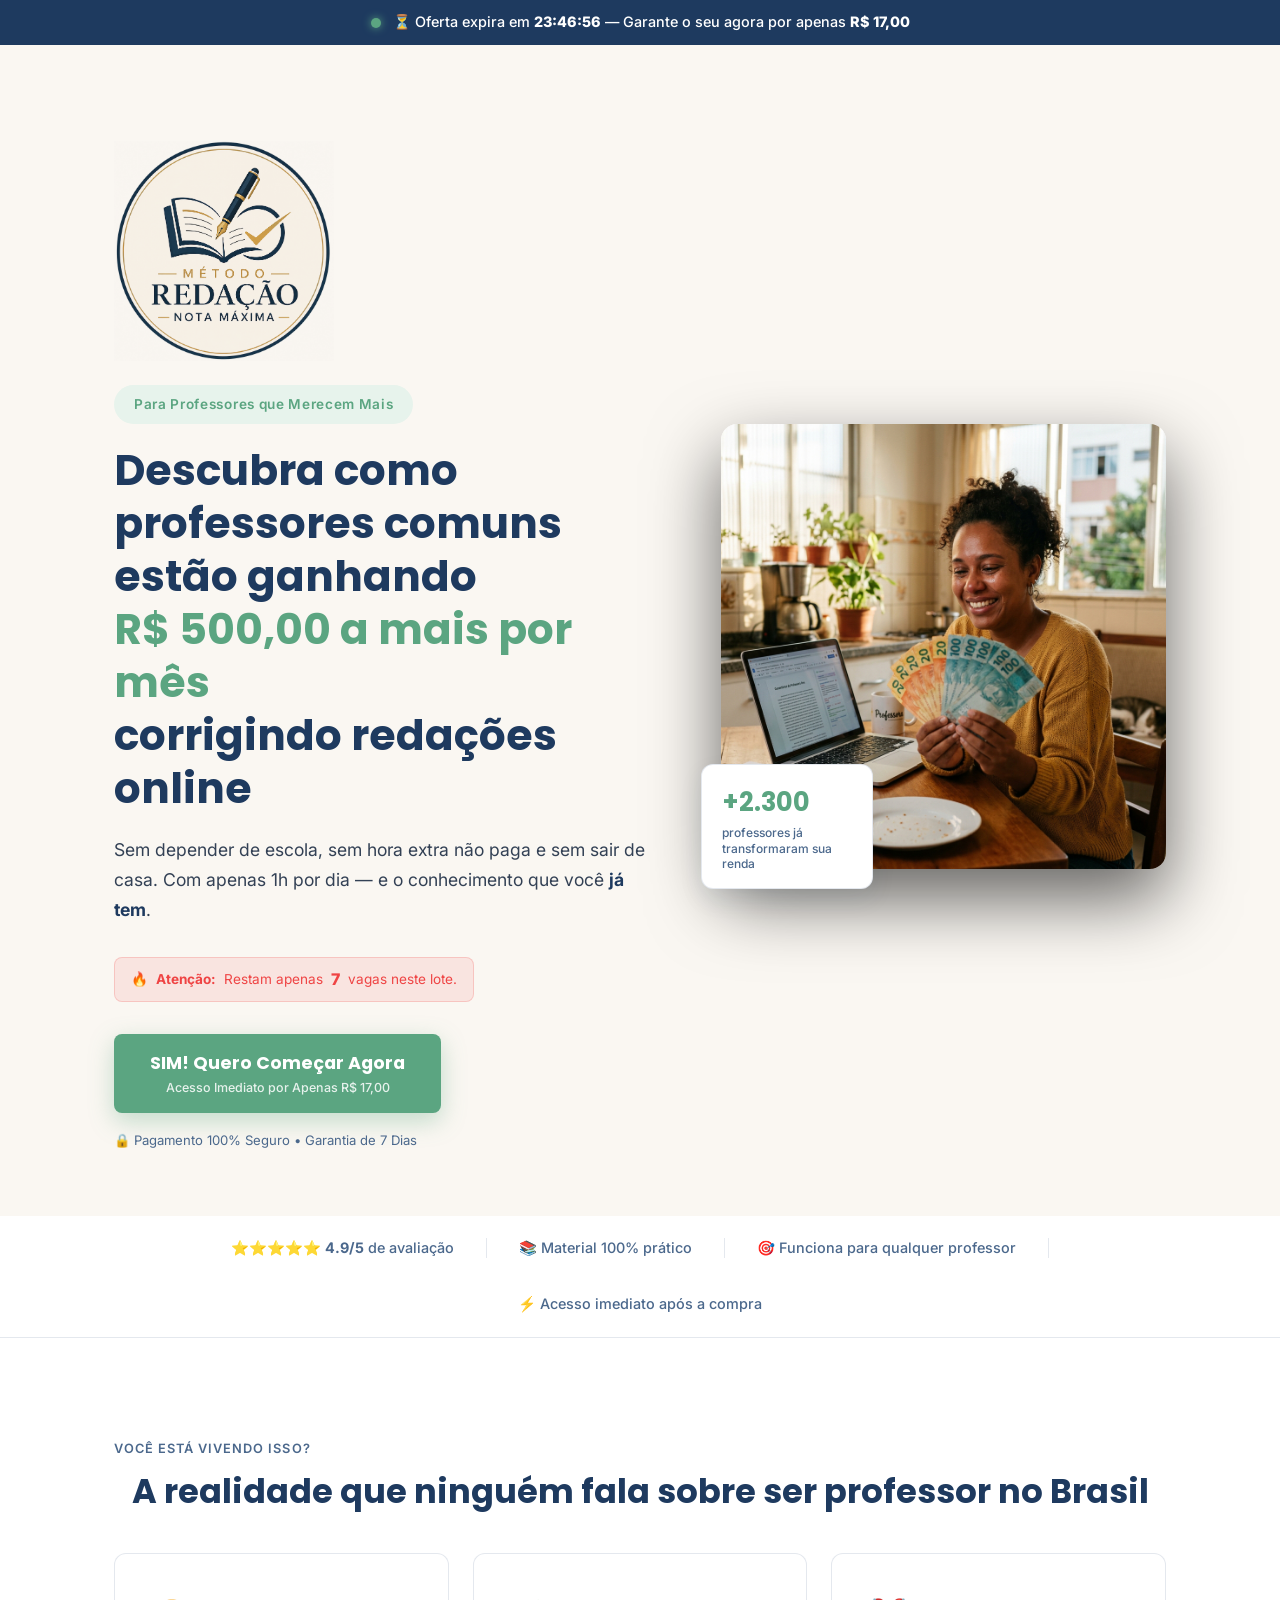
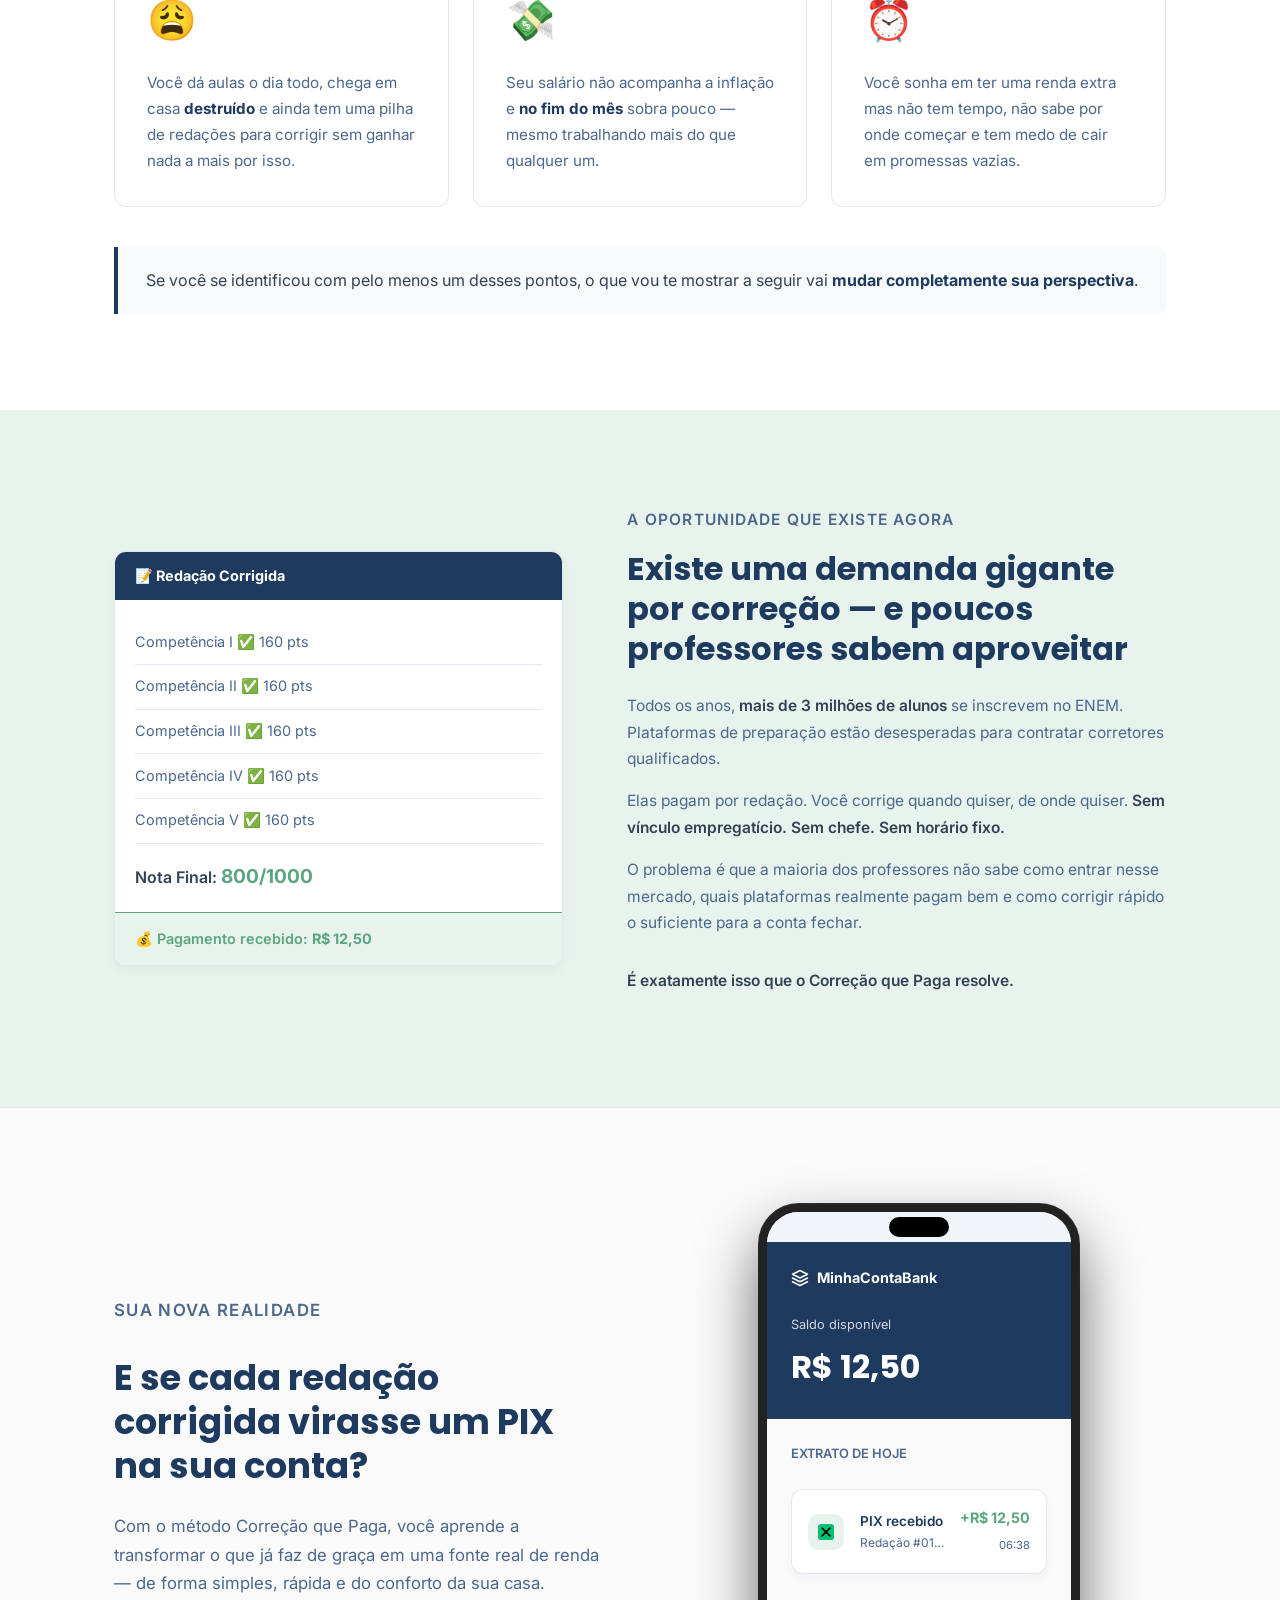
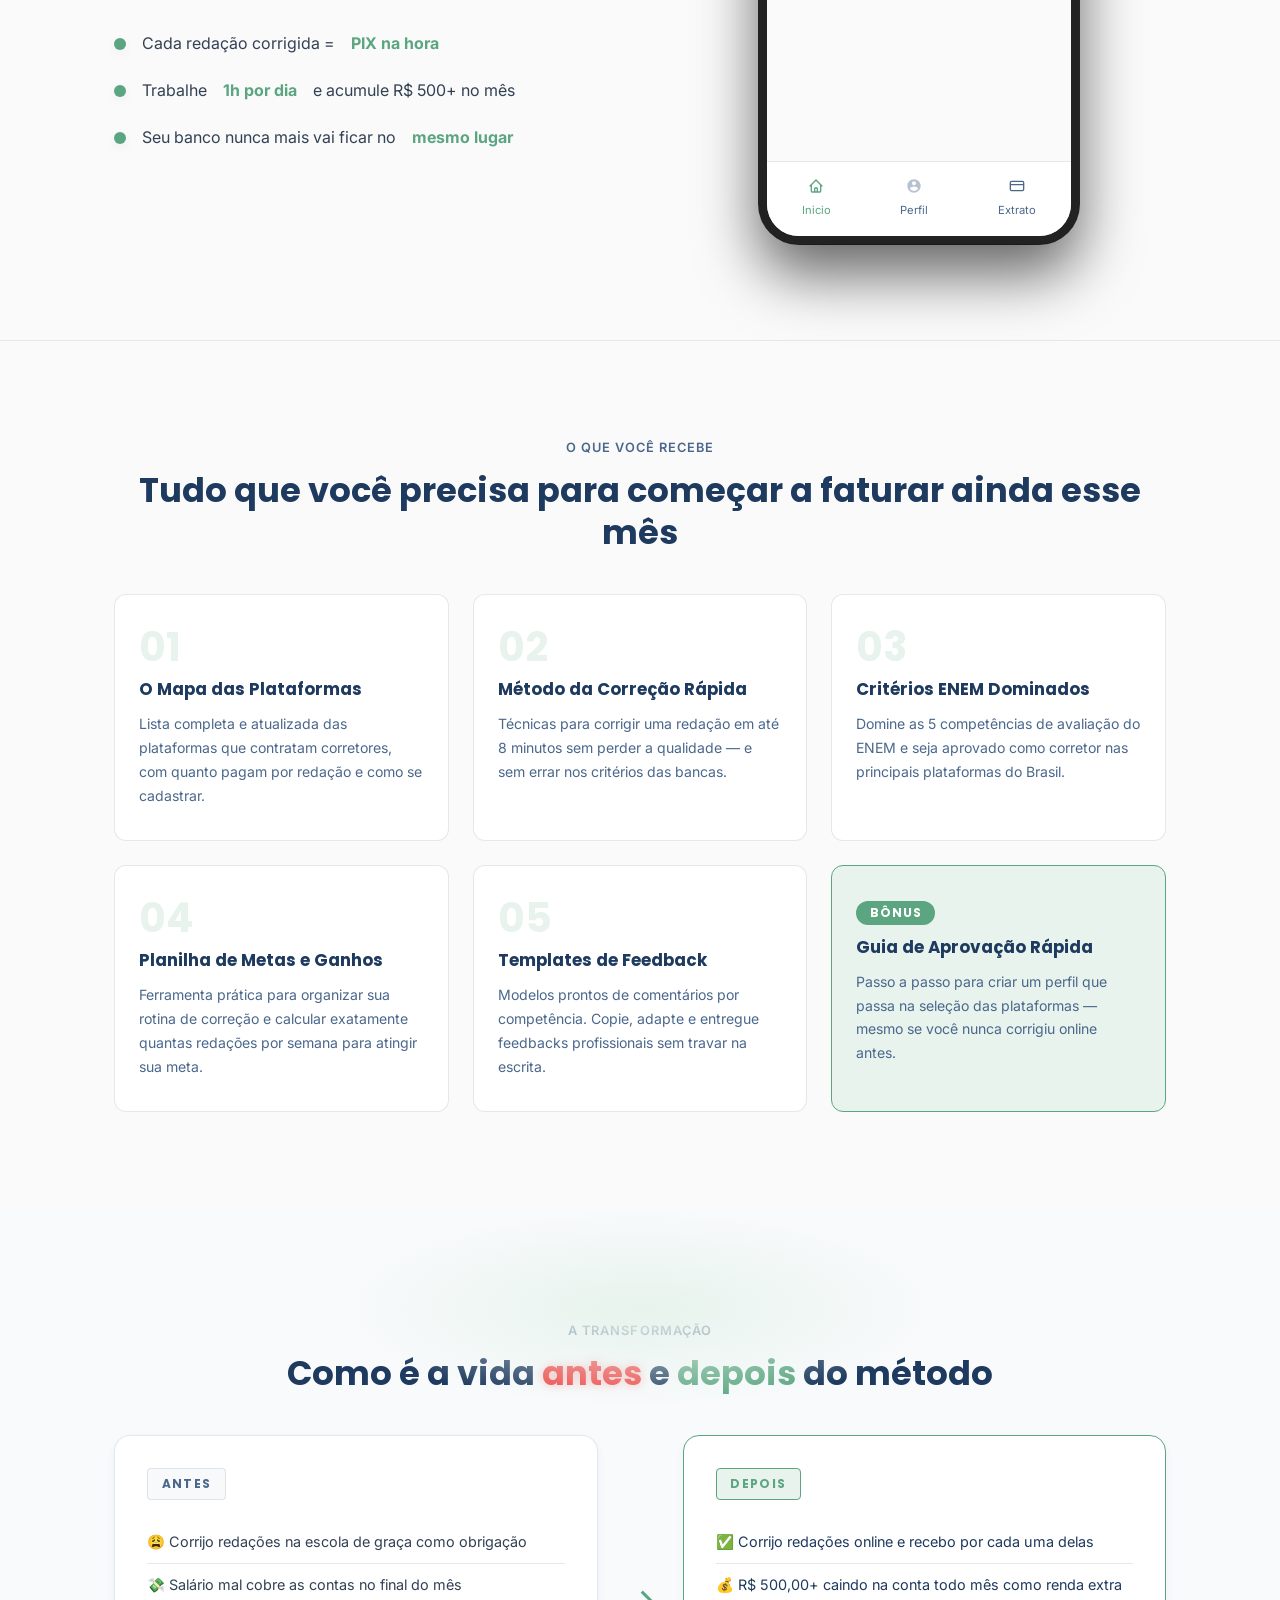
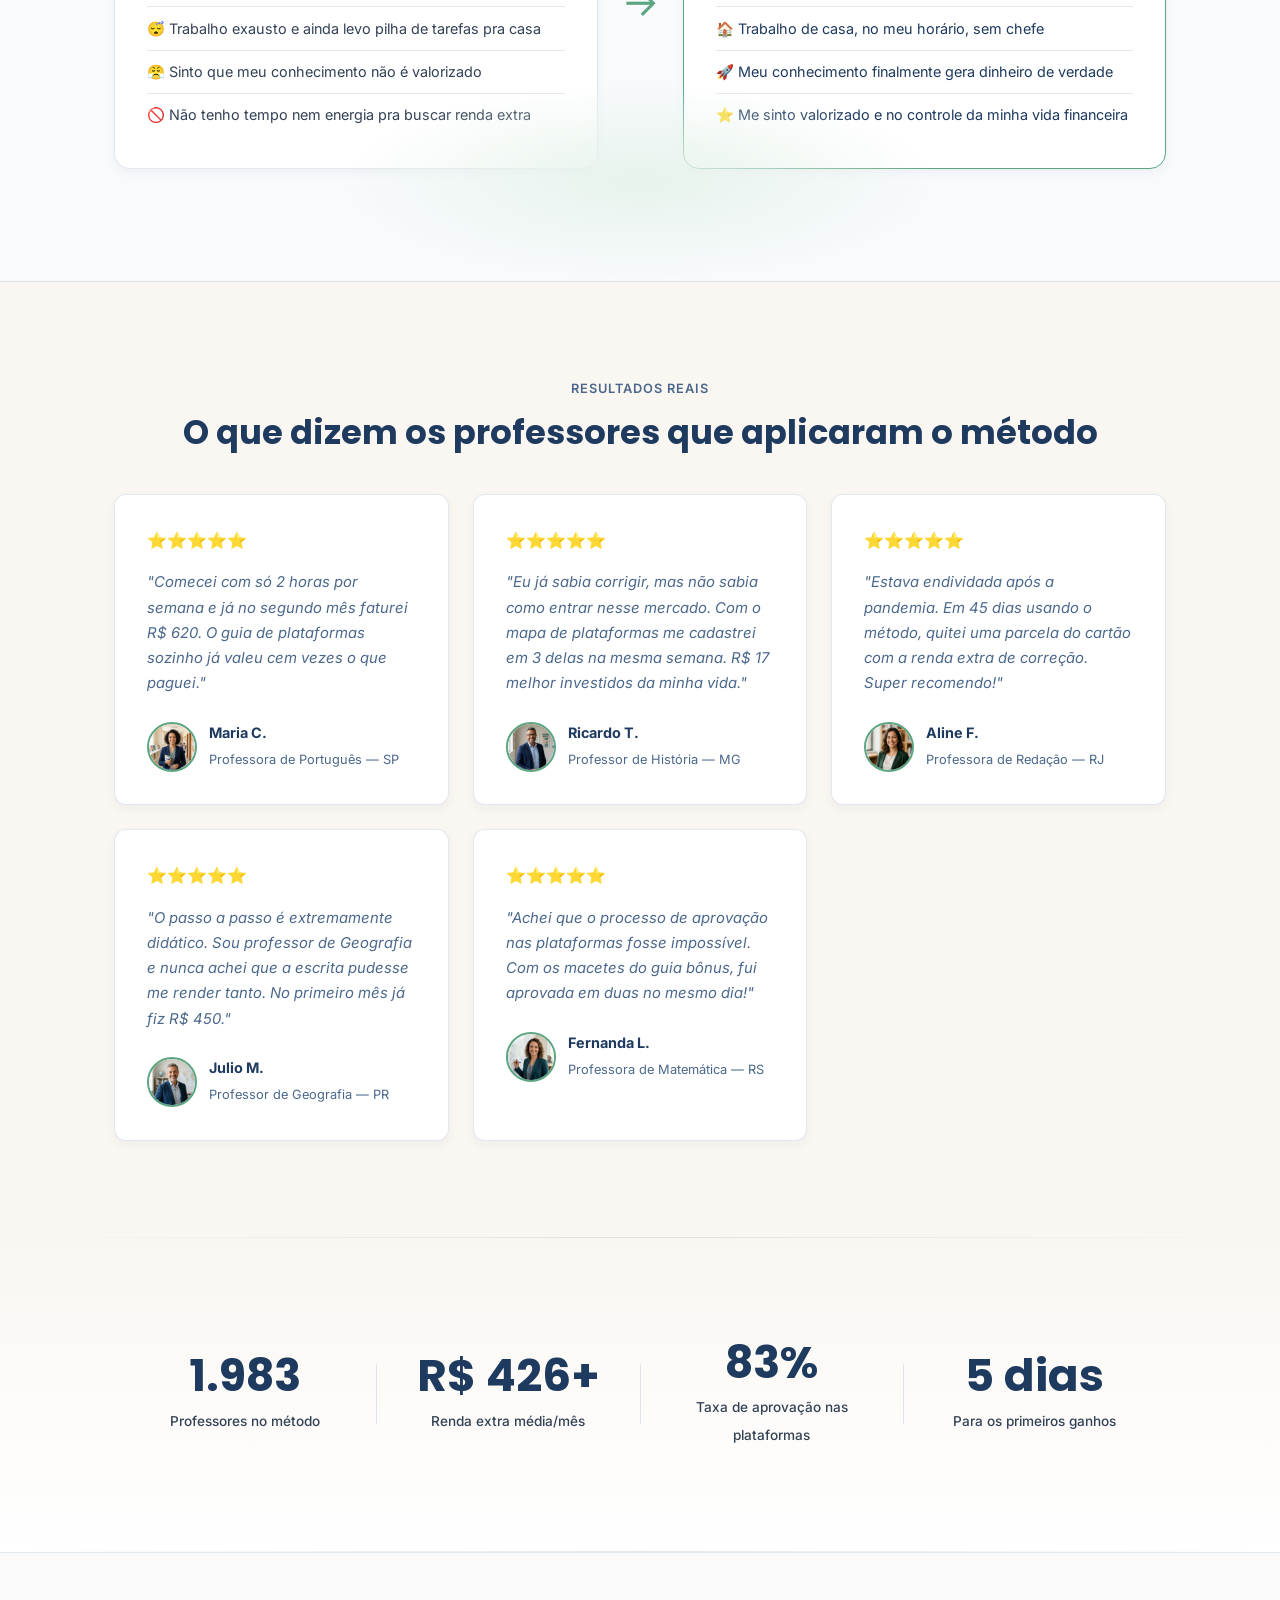
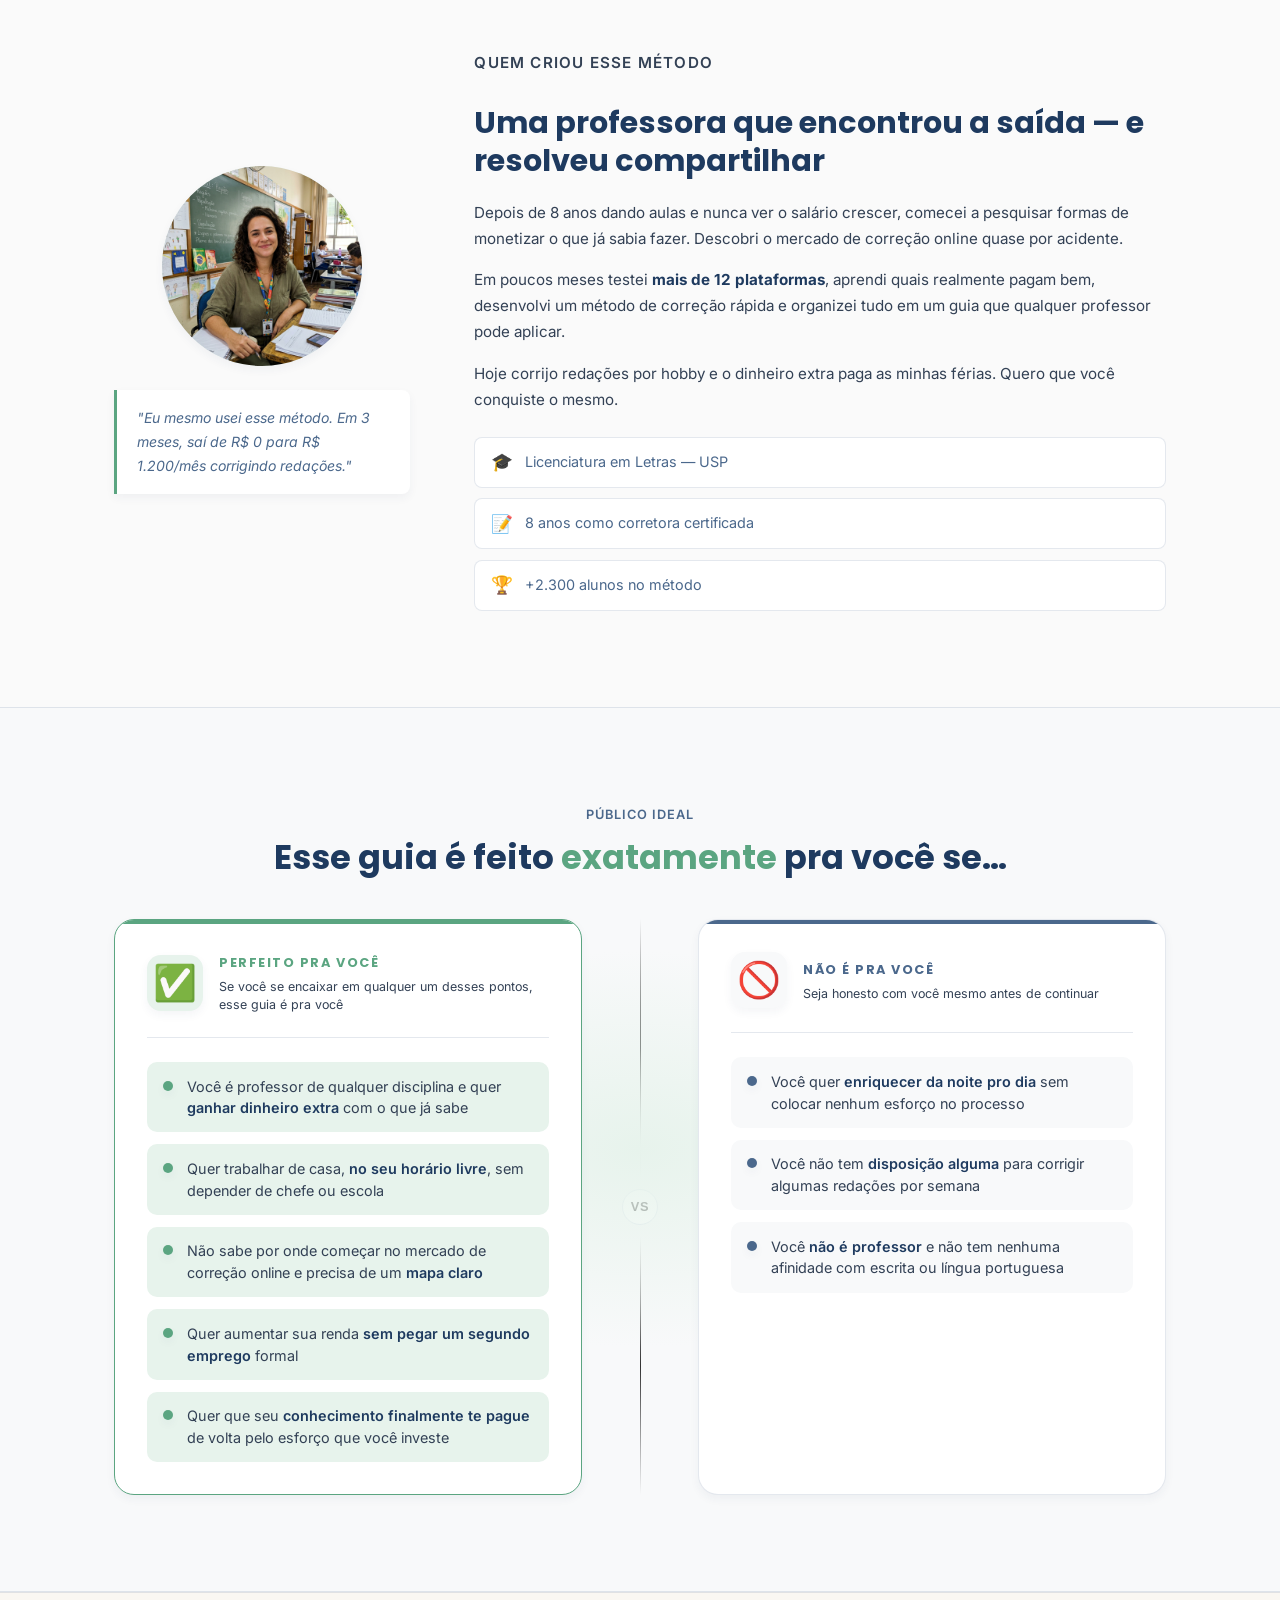
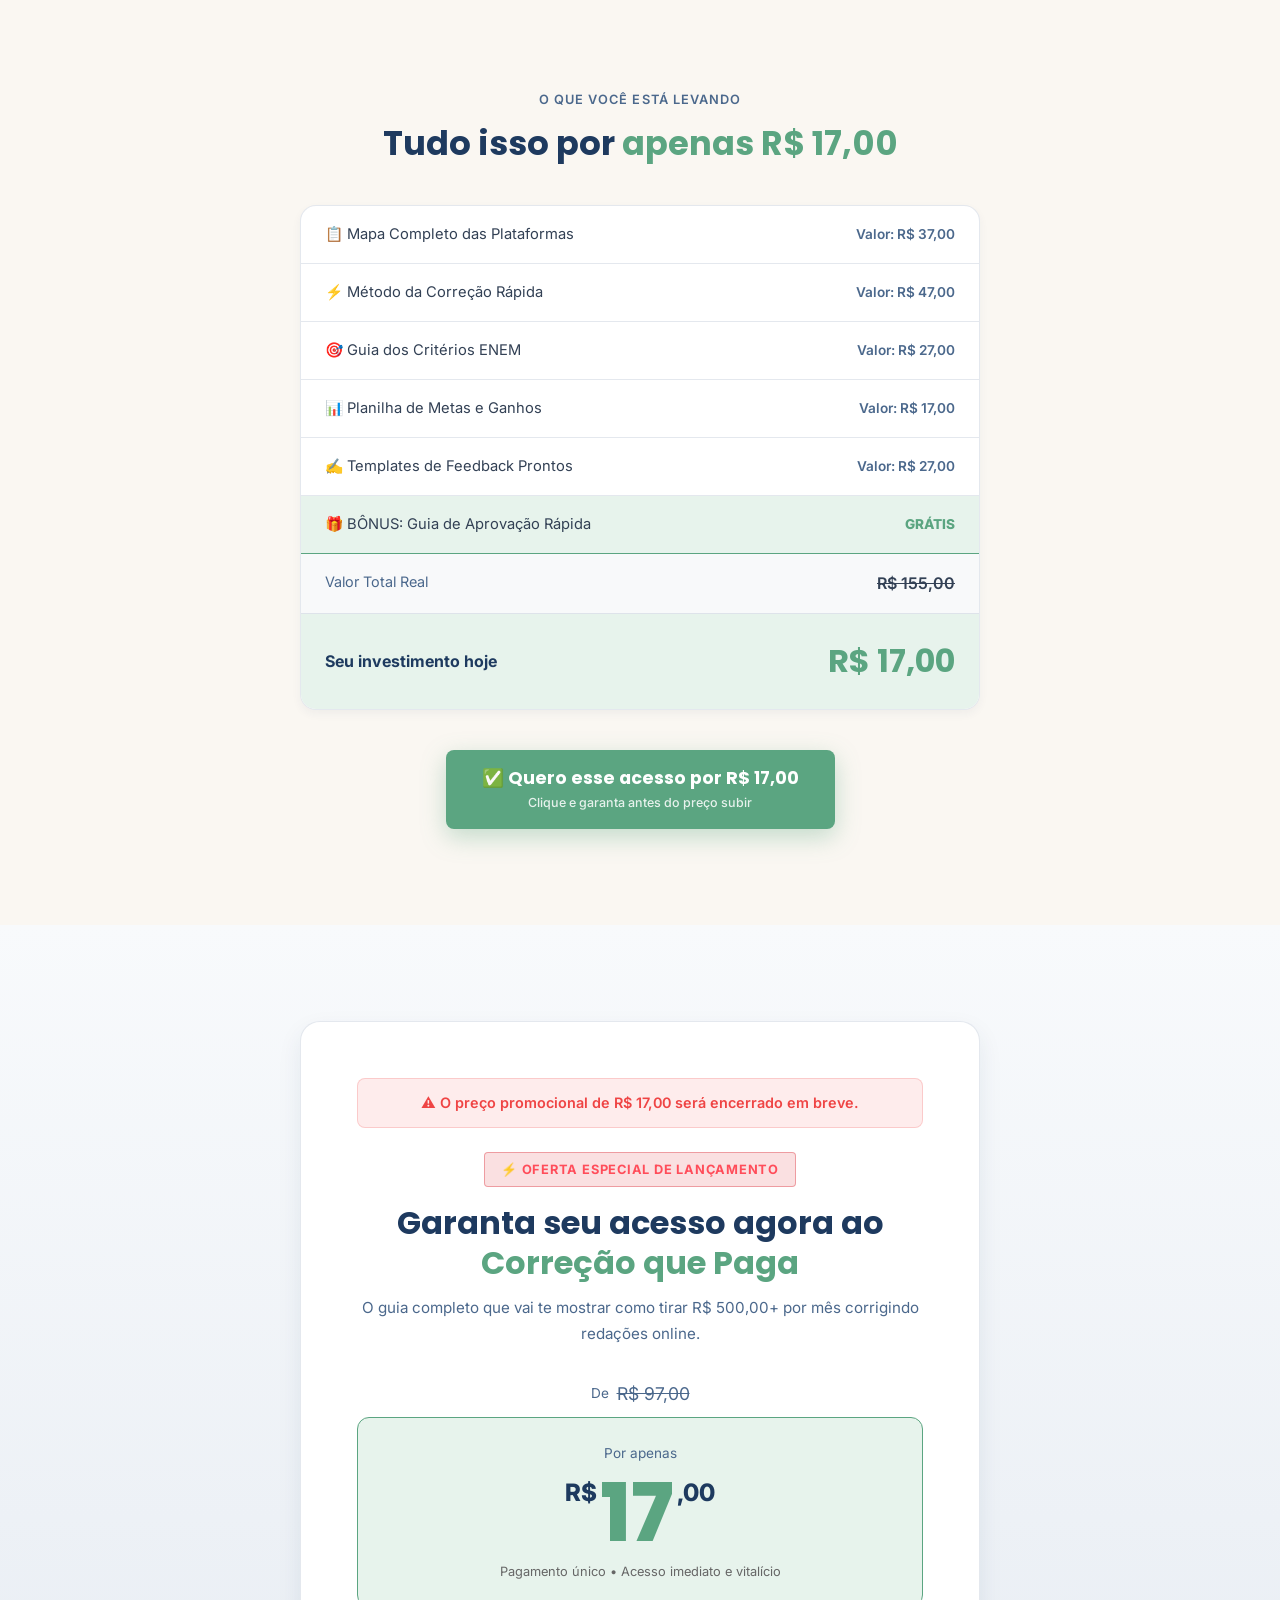
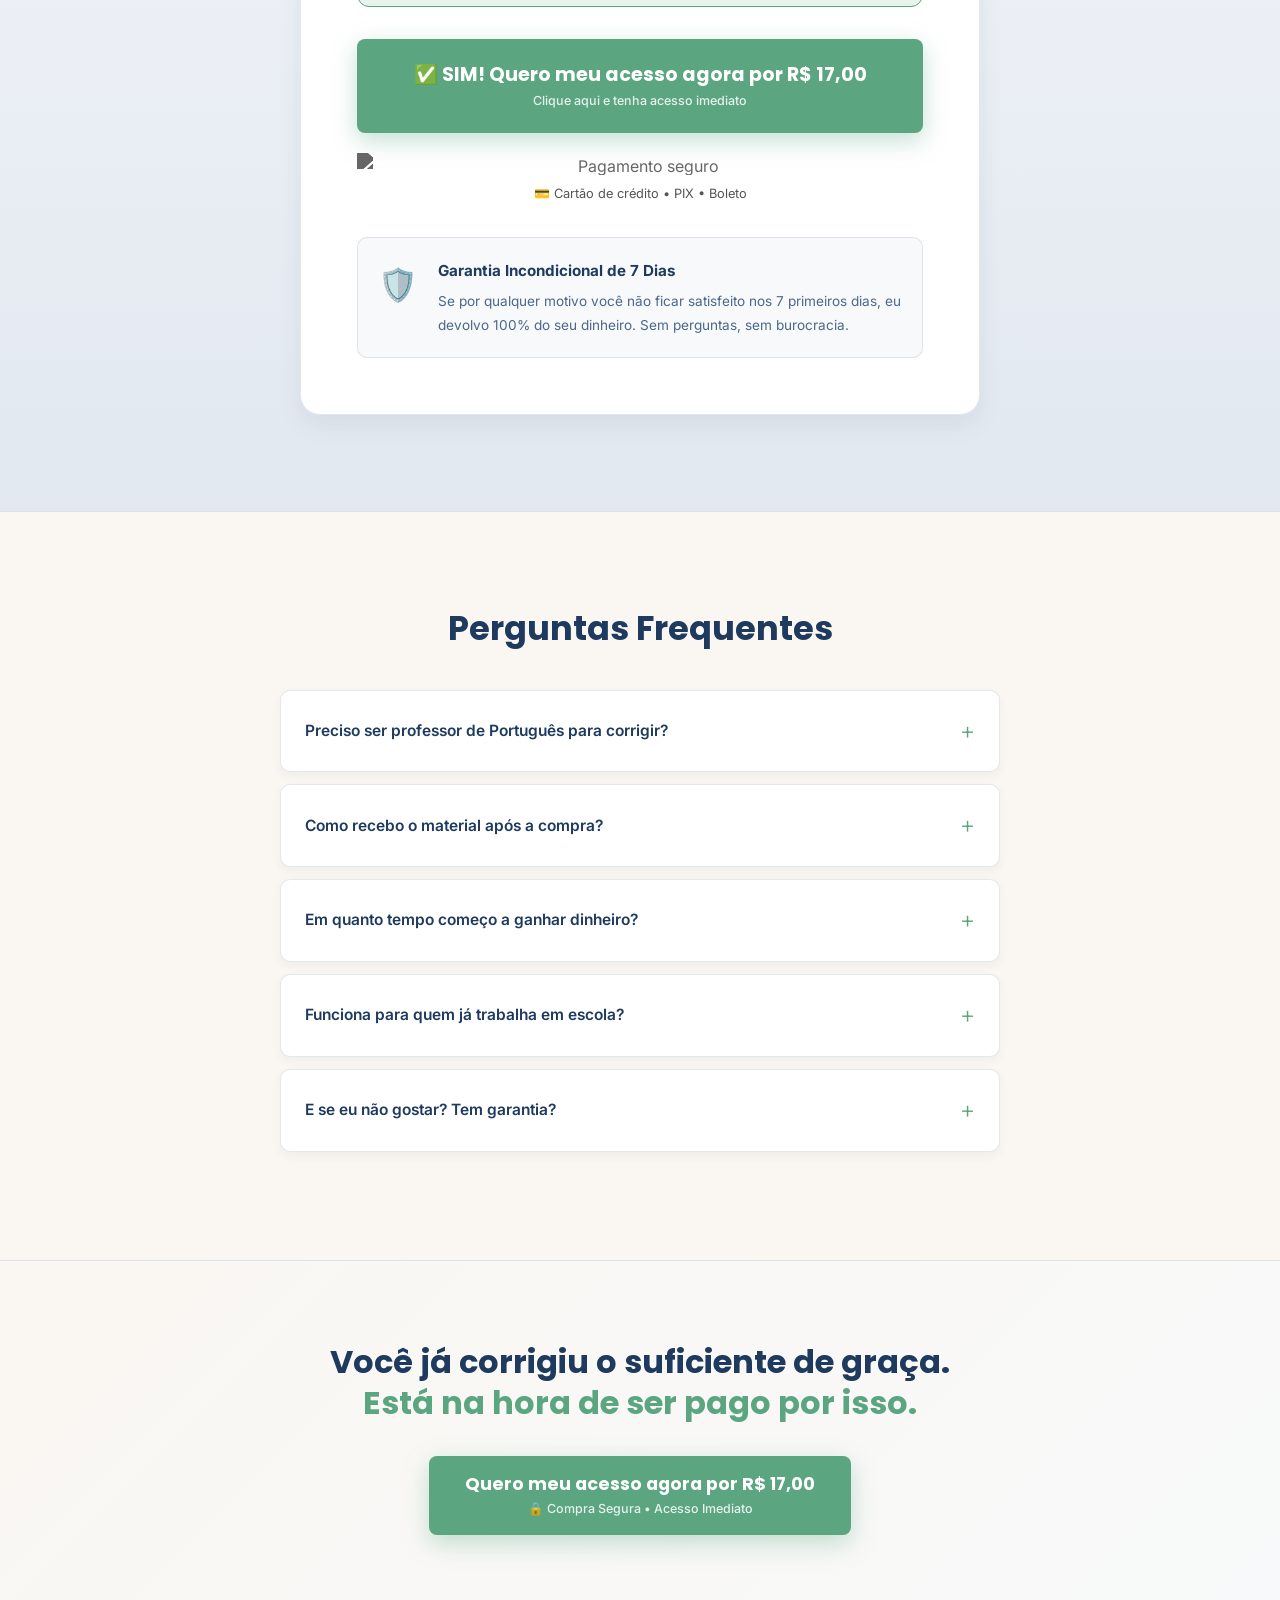
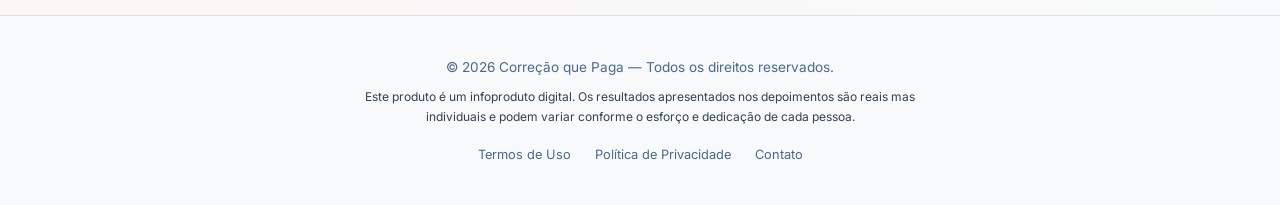
==== commit 58abea23: "feat: add UTM capture script" ====
--- a/index.html
+++ b/index.html
@@ -10,6 +10,27 @@
   <link rel="preconnect" href="https://fonts.gstatic.com" crossorigin>
   <link href="https://fonts.googleapis.com/css2?family=Inter:wght@400;500;600&family=Poppins:wght@500;600;700;800&display=swap" rel="stylesheet">
   <link rel="stylesheet" href="style.css">
+  
+  <!-- UTM Capture Script -->
+  <script>
+    (function () {
+      // Captura UTMs da URL
+      const params = new URLSearchParams(window.location.search);
+
+      const utms = {
+        utm_source: params.get("utm_source") || "",
+        utm_medium: params.get("utm_medium") || "",
+        utm_campaign: params.get("utm_campaign") || "",
+        utm_content: params.get("utm_content") || "",
+        utm_term: params.get("utm_term") || ""
+      };
+
+      // Salva no navegador
+      localStorage.setItem("utms", JSON.stringify(utms));
+
+      console.log("UTMs capturadas:", utms);
+    })();
+  </script>
   
   <!-- Meta Pixel Code -->
   <script>
